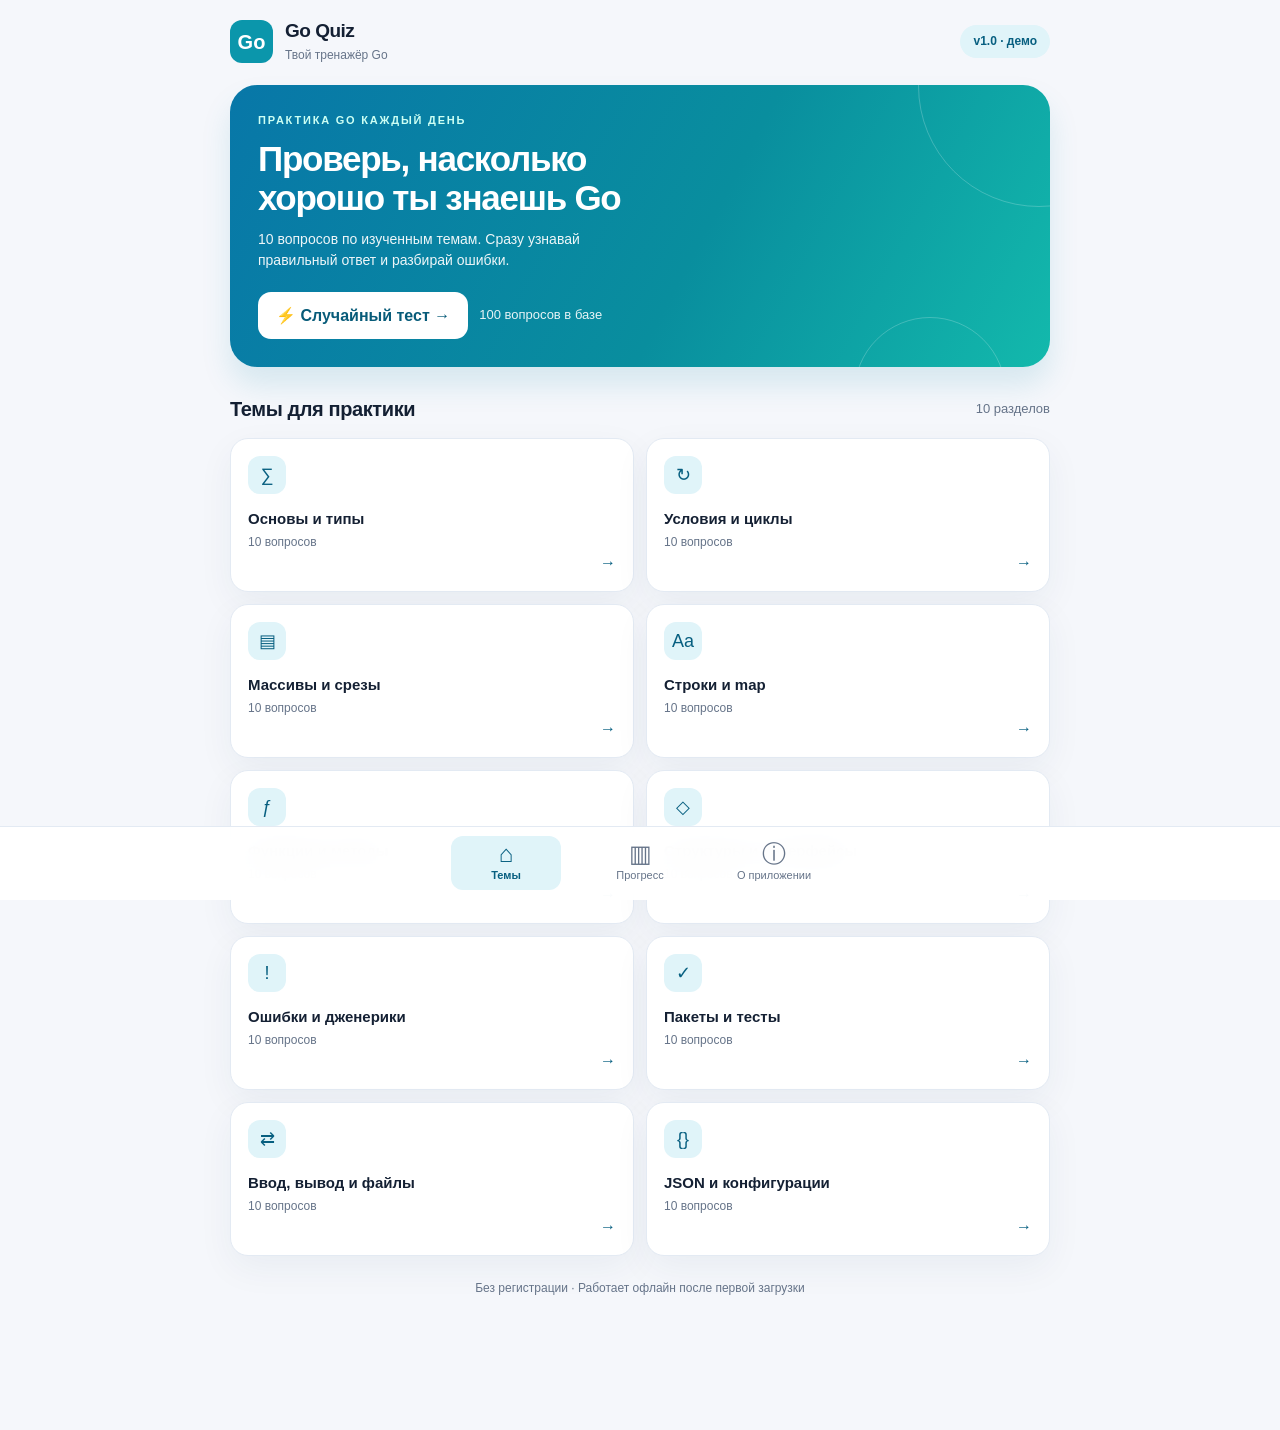
==== preview.html @ a68bf825 "Publish Go Quiz v1.0 PWA with 100 Go questions and offline support" ====
<!doctype html>
<html lang="ru">
<head>
  <meta charset="utf-8">
  <meta name="viewport" content="width=device-width, initial-scale=1, viewport-fit=cover">
  <meta name="theme-color" content="#f5f7fb" media="(prefers-color-scheme: light)">
  <meta name="theme-color" content="#0d1420" media="(prefers-color-scheme: dark)">
  <meta name="apple-mobile-web-app-capable" content="yes">
  <meta name="apple-mobile-web-app-status-bar-style" content="default">
  <meta name="apple-mobile-web-app-title" content="Go Quiz">
  <meta name="description" content="Тренажёр Go: теория и разбор кода по пройденным темам.">
  
  
  
  <style>:root{font-family:-apple-system,BlinkMacSystemFont,"Segoe UI",Arial,sans-serif;color-scheme:light;--bg:#f5f7fb;--surface:#fff;--muted-bg:#eef3fa;--ink:#142033;--muted:#667489;--line:#e3eaf3;--accent:#087eae;--accent-soft:#e0f4f9;--accent-text:#075f80;--green:#19794c;--green-bg:#e5f7ed;--red:#bc3e46;--red-bg:#fdebed;--shadow:0 12px 36px rgba(23,48,90,.055)}
@media(prefers-color-scheme:dark){:root{color-scheme:dark;--bg:#0d1420;--surface:#162234;--muted-bg:#202d42;--ink:#edf4fb;--muted:#9badc1;--line:#2d3c53;--accent:#57d0e9;--accent-soft:#173d4d;--accent-text:#86e4f5;--green:#76e0a7;--green-bg:#173f34;--red:#ff9ca0;--red-bg:#49272f;--shadow:0 10px 40px rgba(0,0,0,.14)}}
*{box-sizing:border-box}html{min-height:100%;background:var(--bg)}body{margin:0;background:var(--bg);color:var(--ink);font-size:16px;line-height:1.45;-webkit-tap-highlight-color:transparent}button{font:inherit;cursor:pointer}button:focus-visible,[tabindex]:focus-visible{outline:3px solid var(--accent);outline-offset:3px}.shell{max-width:860px;margin:0 auto;min-height:100dvh;padding:0 20px 120px}.topbar{display:flex;justify-content:space-between;align-items:center;padding:calc(20px + env(safe-area-inset-top)) 0 22px;gap:10px}.brand{display:flex;align-items:center;gap:12px;cursor:pointer;user-select:none}.brand img{border-radius:12px;box-shadow:0 3px 12px #007caf33}.brand span{display:flex;flex-direction:column;line-height:1.2;gap:5px}.brand strong{font-size:19px;font-weight:800;letter-spacing:-.5px}.brand small{font-size:12px;color:var(--muted)}.top-chip{color:var(--accent-text);background:var(--accent-soft);border:1px solid transparent;border-radius:999px;padding:7px 12px;font-size:12px;font-weight:750;white-space:nowrap}.main{min-height:65vh}.eyebrow{font-size:11px;letter-spacing:1.8px;text-transform:uppercase;font-weight:800;color:var(--accent-text);margin:0 0 10px}.hero{background:linear-gradient(118deg,#0877a8 0%,#098e9e 57%,#13b9ac 100%);color:#fff;border-radius:27px;padding:28px;position:relative;overflow:hidden;box-shadow:0 18px 30px rgba(0,133,160,.13)}.hero:before,.hero:after{content:"";position:absolute;border:1px solid #ffffff36;border-radius:50%;pointer-events:none}.hero:before{width:240px;height:240px;right:-110px;top:-120px}.hero:after{width:150px;height:150px;right:44px;bottom:-102px}.hero .eyebrow{color:#ccfff4}.hero h1{font-size:clamp(25px,5vw,35px);line-height:1.12;letter-spacing:-1.25px;margin:0 0 12px;max-width:460px}.hero p{margin:0 0 22px;opacity:.93;max-width:400px;font-size:14px}.hero-bottom{display:flex;align-items:center;gap:11px;flex-wrap:wrap}.hero-num{font-size:13px;opacity:.9}.section-title{margin:28px 0 14px;display:flex;align-items:center;justify-content:space-between;gap:8px}.section-title h2{margin:0;font-size:20px;letter-spacing:-.4px}.section-title span{font-size:13px;color:var(--muted)}.topics{display:grid;grid-template-columns:repeat(2,minmax(0,1fr));gap:12px}.topic-card{background:var(--surface);border:1px solid var(--line);border-radius:18px;padding:17px;display:flex;flex-direction:column;align-items:flex-start;text-align:left;min-height:150px;box-shadow:var(--shadow);transition:transform .15s,border-color .15s;color:var(--ink)}.topic-card:hover{transform:translateY(-2px);border-color:var(--accent)}.topic-card .topic-icon{width:38px;height:38px;background:var(--accent-soft);border-radius:12px;display:grid;place-items:center;color:var(--accent-text);font-size:18px;margin-bottom:15px}.topic-card .topic-title{font-size:15px;font-weight:780;line-height:1.3}.topic-card .topic-count{font-size:12px;color:var(--muted);margin-top:5px}.topic-card .topic-arrow{margin-top:auto;align-self:flex-end;color:var(--accent-text);font-weight:700}.btn{border:0;border-radius:13px;padding:12px 18px;font-weight:750;min-height:47px;display:inline-flex;justify-content:center;align-items:center;gap:9px;text-decoration:none}.btn-primary{color:#fff;background:#087da9}.btn-primary:hover{background:#00678e}.btn-hero{color:#075b79;background:#fff}.btn-hero:hover{background:#e5fcff}.btn-outline{background:var(--surface);color:var(--ink);border:1px solid var(--line)}.btn-outline:hover{border-color:var(--accent)}.btn-full{width:100%}.btn:disabled{opacity:.45;cursor:not-allowed}.muted{color:var(--muted)}.card{background:var(--surface);border:1px solid var(--line);border-radius:19px;padding:22px;box-shadow:var(--shadow)}.note{background:var(--muted-bg);border-radius:14px;padding:15px 16px;color:var(--muted);font-size:13px}.note strong{color:var(--ink)}.stack{display:grid;gap:12px}.quiz-top{display:flex;justify-content:space-between;align-items:center;gap:8px;margin:6px 0 16px}.back-btn{border:0;background:transparent;color:var(--muted);padding:9px 0;font-weight:700}.progress{display:flex;gap:5px;margin-bottom:22px}.progress-part{height:6px;border-radius:5px;background:var(--line);flex:1}.progress-part.done{background:var(--accent)}.progress-part.good{background:var(--green)}.progress-part.bad{background:var(--red)}.question-meta{display:flex;gap:8px;flex-wrap:wrap;align-items:center;margin-bottom:14px}.pill{font-size:12px;font-weight:700;color:var(--accent-text);background:var(--accent-soft);padding:6px 10px;border-radius:999px}.question-title{font-size:clamp(20px,4vw,26px);line-height:1.32;letter-spacing:-.5px;margin:0 0 18px;font-weight:800;white-space:pre-wrap}pre{background:#0d1d31;color:#e6f9ff;border-radius:15px;padding:19px;font-size:13px;line-height:1.6;overflow-x:auto;margin:0 0 22px;tab-size:4;-webkit-overflow-scrolling:touch}pre code{font-family:ui-monospace,SFMono-Regular,Menlo,Consolas,monospace;white-space:pre}.answers{display:grid;gap:10px}.answer{color:var(--ink);background:var(--surface);border:1.5px solid var(--line);border-radius:14px;text-align:left;min-height:60px;padding:12px 14px;display:flex;align-items:center;gap:12px;line-height:1.35}.answer .letter{display:grid;place-items:center;width:30px;height:30px;flex-shrink:0;border-radius:9px;background:var(--muted-bg);font-size:12px;font-weight:800;color:var(--muted)}.answer:not(:disabled):hover{border-color:var(--accent);background:var(--accent-soft)}.answer:disabled{cursor:default;opacity:1}.answer.is-right{border-color:var(--green);background:var(--green-bg)}.answer.is-right .letter{color:var(--green);background:transparent}.answer.is-wrong{border-color:var(--red);background:var(--red-bg)}.answer.is-wrong .letter{color:var(--red);background:transparent}.answer .check{margin-left:auto;font-weight:800}.feedback{border-radius:16px;padding:16px 18px;margin-top:19px;background:var(--green-bg);border:1px solid var(--green);font-size:14px}.feedback.wrong{background:var(--red-bg);border-color:var(--red)}.feedback strong{font-size:15px}.feedback p{margin:8px 0 0;line-height:1.55}.quiz-controls{display:flex;justify-content:flex-end;gap:10px;margin-top:20px}.result-hero{text-align:center;padding:28px 18px;background:var(--surface);border:1px solid var(--line);border-radius:22px;box-shadow:var(--shadow)}.score-circle{border:9px solid var(--accent);width:136px;height:136px;display:flex;align-items:center;justify-content:center;flex-direction:column;border-radius:50%;margin:6px auto 20px}.score-circle strong{font-size:36px;line-height:1}.score-circle small{color:var(--muted);margin-top:6px}.result-hero h1{margin:0 0 7px;font-size:25px}.result-hero p{margin:0 0 20px;color:var(--muted);font-size:14px}.result-actions{display:flex;gap:10px;justify-content:center;flex-wrap:wrap}.review-item{background:var(--surface);border:1px solid var(--line);border-radius:16px;padding:16px}.review-item .review-q{font-weight:800;margin:8px 0}.review-item .review-code{font-size:12px;margin:10px 0}.review-item .review-answer{font-size:13px;color:var(--red);margin-top:10px}.review-item .review-right{color:var(--green)}.review-item p:last-child{font-size:13px;margin-bottom:0;color:var(--muted)}.stat-grid{display:grid;grid-template-columns:repeat(3,1fr);gap:10px}.stat{padding:17px 12px;text-align:center;border-radius:15px;background:var(--surface);border:1px solid var(--line)}.stat strong{font-size:25px;display:block}.stat span{font-size:11px;color:var(--muted)}.history-row{display:flex;align-items:center;justify-content:space-between;gap:12px;padding:13px 0;border-bottom:1px solid var(--line)}.history-row:last-child{border-bottom:0}.history-row b{font-size:14px}.history-row small{display:block;color:var(--muted);margin-top:3px}.bar{height:7px;border-radius:8px;background:var(--muted-bg);overflow:hidden;margin-top:9px}.bar>div{height:100%;background:var(--accent);border-radius:8px}.topic-progress{margin-bottom:18px}.topic-progress:last-child{margin-bottom:0}.topic-progress-header{display:flex;justify-content:space-between;font-size:13px;gap:10px}.topic-progress-header span{color:var(--muted)}.about-list{padding-left:21px;color:var(--muted);font-size:14px;line-height:1.8}.about-list li{margin-bottom:6px}.bottom-nav{position:fixed;z-index:5;bottom:0;left:0;right:0;display:flex;justify-content:center;gap:min(2vw,24px);padding:9px max(16px,env(safe-area-inset-right)) calc(10px + env(safe-area-inset-bottom)) max(16px,env(safe-area-inset-left));background:color-mix(in srgb,var(--surface) 94%,transparent);backdrop-filter:blur(18px);border-top:1px solid var(--line)}.nav-btn{border:0;background:transparent;color:var(--muted);display:flex;align-items:center;flex-direction:column;gap:2px;width:110px;padding:6px 12px;border-radius:12px}.nav-btn span{font-size:24px;line-height:1}.nav-btn small{font-size:11px}.nav-btn.active{color:var(--accent-text);background:var(--accent-soft);font-weight:800}.bottom-nav.is-hidden{display:none}.toast{position:fixed;left:50%;bottom:calc(88px + env(safe-area-inset-bottom));transform:translate(-50%,20px);opacity:0;pointer-events:none;background:var(--ink);color:var(--surface);padding:12px 19px;border-radius:12px;font-size:13px;transition:opacity .2s,transform .2s;z-index:10;max-width:92vw;text-align:center}.toast.visible{opacity:1;transform:translate(-50%,0)}.loading{min-height:50vh;display:flex;align-items:center;justify-content:center;flex-direction:column;gap:20px;color:var(--muted)}.loader{width:34px;height:34px;border:4px solid var(--line);border-top-color:var(--accent);border-radius:50%;animation:spin 1s linear infinite}@keyframes spin{to{transform:rotate(360deg)}}.empty{padding:42px 18px;text-align:center}.empty h2{margin:8px 0}.empty p{color:var(--muted);font-size:14px}.foot-note{margin-top:24px;font-size:12px;color:var(--muted);text-align:center}.subheading{font-weight:800;margin:0 0 8px}.resume{display:flex;gap:12px;align-items:center;justify-content:space-between;background:var(--accent-soft);color:var(--ink);border:1px solid var(--accent);border-radius:16px;padding:16px;margin-bottom:17px}.resume small{display:block;color:var(--muted);margin-top:3px}.resume button{white-space:nowrap}@media(max-width:490px){.shell{padding-left:15px;padding-right:15px}.topbar{padding-bottom:19px}.topics{gap:9px}.topic-card{padding:14px;min-height:148px}.topic-card .topic-title{font-size:14px}.hero{padding:24px 21px}.card{padding:17px}.question-title{font-size:21px}.quiz-controls .btn{flex:1}.stat-grid{gap:7px}.stat{padding:16px 6px}.stat strong{font-size:22px}.top-chip{font-size:11px}.resume{flex-wrap:wrap}}@media(prefers-reduced-motion:reduce){*,*:before,*:after{animation-duration:.01ms!important;transition-duration:.01ms!important} }

.code-caption{color:var(--muted);font-size:11px;margin:-13px 0 17px}
</style>
  <title>Go Quiz — тренажёр языка Go</title>
  <script id="embedded-questions" type="application/json">{"version": 1, "source": "Курс Go: выполнены задачи 1–270. Темы блока 271–275 исключены.", "topics": [{"id": "basics", "name": "Основы и типы", "icon": "∑"}, {"id": "control", "name": "Условия и циклы", "icon": "↻"}, {"id": "slices", "name": "Массивы и срезы", "icon": "▤"}, {"id": "strings", "name": "Строки и map", "icon": "Aa"}, {"id": "functions", "name": "Функции и методы", "icon": "ƒ"}, {"id": "structs", "name": "Структуры и интерфейсы", "icon": "◇"}, {"id": "errors", "name": "Ошибки и дженерики", "icon": "!"}, {"id": "testing", "name": "Пакеты и тесты", "icon": "✓"}, {"id": "io", "name": "Ввод, вывод и файлы", "icon": "⇄"}, {"id": "json", "name": "JSON и конфигурации", "icon": "{}"}], "questions": [{"id": "basics-01", "topic": "basics", "kind": "theory", "question": "Какое нулевое значение получает переменная типа bool?", "code": null, "options": ["false", "true", "nil", "0"], "answer": 0, "explanation": "Для bool нулевое значение — false; для числовых типов — 0, для строк — пустая строка."}, {"id": "basics-02", "topic": "basics", "kind": "theory", "question": "Где разрешена короткая форма объявления x := 5?", "code": null, "options": ["В любом месте файла", "Только внутри функций", "Только на уровне пакета", "Только внутри цикла for"], "answer": 1, "explanation": "Короткое объявление := разрешено внутри функций. На уровне пакета используют var или const."}, {"id": "basics-03", "topic": "basics", "kind": "theory", "question": "Как в Go присвоить переменной типа float64 значение переменной int?", "code": null, "options": ["Автоматически, без преобразования", "Через float64(x)", "Через x.float64()", "Через приведение &x"], "answer": 1, "explanation": "Go не выполняет такое числовое преобразование неявно: требуется явное float64(x)."}, {"id": "basics-04", "topic": "basics", "kind": "theory", "question": "Что верно о константе, объявленной через const?", "code": null, "options": ["Её можно изменить после объявления", "Её значение нельзя переприсвоить", "Она всегда имеет тип string", "Она существует только в цикле"], "answer": 1, "explanation": "Значение константы устанавливается при компиляции и не может быть изменено присваиванием."}, {"id": "basics-05", "topic": "basics", "kind": "theory", "question": "Какая пара типов в Go является различной?", "code": null, "options": ["int и int", "string и string", "byte и uint8", "int и int64"], "answer": 3, "explanation": "int и int64 — разные типы. byte — псевдоним uint8, поэтому отдельного типа byte нет."}, {"id": "basics-06", "topic": "basics", "kind": "code", "question": "Что напечатает фрагмент?", "code": "var count int\nfmt.Println(count)", "options": ["0", "1", "nil", "Ошибка компиляции"], "answer": 0, "explanation": "Для переменной int без явного начального значения используется 0."}, {"id": "basics-07", "topic": "basics", "kind": "code", "question": "Что выведет этот код?", "code": "a := 7\nb := 2\nfmt.Println(a / b)", "options": ["3", "3.5", "4", "Ошибка компиляции"], "answer": 0, "explanation": "Оба операнда имеют целочисленный тип: при делении 7 на 2 дробная часть отбрасывается."}, {"id": "basics-08", "topic": "basics", "kind": "code", "question": "Что напечатает программа?", "code": "x := 5\nif true {\n    x := 9\n    _ = x\n}\nfmt.Println(x)", "options": ["5", "9", "0", "Ошибка компиляции"], "answer": 0, "explanation": "x внутри блока if — новая переменная. Внешняя x остаётся равной 5."}, {"id": "basics-09", "topic": "basics", "kind": "code", "question": "Чему равно значение переменной s?", "code": "var s string\nfmt.Printf(\"%q\", s)", "options": ["\"0\"", "\" \"", "\"\"", "nil"], "answer": 2, "explanation": "Нулевое значение string — пустая строка, а не nil и не строка с символом 0."}, {"id": "basics-10", "topic": "basics", "kind": "code", "question": "Какой результат будет выведен?", "code": "a := 5\na += 3\nb := a - 5\nfmt.Println(a, b)", "options": ["8 3", "8 2", "5 3", "Ошибка компиляции"], "answer": 0, "explanation": "Операция += увеличивает a до 8, затем b получает a - 5, то есть 3."}, {"id": "control-01", "topic": "control", "kind": "theory", "question": "Как ведёт себя оператор continue внутри цикла?", "code": null, "options": ["Завершает всю функцию", "Пропускает остаток текущей итерации", "Полностью завершает цикл", "Запускает цикл заново с i=0"], "answer": 1, "explanation": "continue переходит к следующей итерации ближайшего цикла, не завершая весь цикл."}, {"id": "control-02", "topic": "control", "kind": "theory", "question": "Что делает break без метки внутри цикла for?", "code": null, "options": ["Прерывает ближайший цикл", "Пропускает одну итерацию", "Завершает программу", "Возвращает значение функции"], "answer": 0, "explanation": "break прерывает выполнение ближайшей конструкции for, switch или select; здесь это цикл for."}, {"id": "control-03", "topic": "control", "kind": "theory", "question": "Какие значения по умолчанию возвращает range по срезу?", "code": null, "options": ["Ключ и значение map", "Индекс и элемент", "Срез и вместимость", "Первый и последний элементы"], "answer": 1, "explanation": "При двух переменных range по срезу даёт индекс элемента и значение элемента."}, {"id": "control-04", "topic": "control", "kind": "theory", "question": "Как ведёт себя switch в Go после выполнения подходящего case без fallthrough?", "code": null, "options": ["Выполняет все следующие case", "Завершается после данного case", "Всегда переходит в default", "Нуждается в обязательном break"], "answer": 1, "explanation": "В Go обычный case не проваливается в следующий case автоматически. Явный break обычно не нужен."}, {"id": "control-05", "topic": "control", "kind": "theory", "question": "Какая конструкция служит циклом while в Go?", "code": null, "options": ["while condition {}", "repeat until {}", "for condition {}", "loop(condition) {}"], "answer": 2, "explanation": "Отдельного ключевого слова while нет. Для цикла с одним условием используют for condition { ... }."}, {"id": "control-06", "topic": "control", "kind": "code", "question": "Что будет выведено?", "code": "sum := 0\nfor i := 0; i < 5; i++ {\n    if i%2 == 0 { sum += i }\n}\nfmt.Println(sum)", "options": ["4", "6", "10", "12"], "answer": 1, "explanation": "В сумму попадают чётные значения i: 0, 2 и 4. Результат равен 6."}, {"id": "control-07", "topic": "control", "kind": "code", "question": "Что напечатает программа?", "code": "count := 0\nfor i := 0; i < 6; i++ {\n    if i == 3 { break }\n    count++\n}\nfmt.Println(count)", "options": ["2", "3", "4", "5"], "answer": 1, "explanation": "Цикл выполняется с i=0,1,2,3. На i=3 срабатывает break, поэтому count равен 3."}, {"id": "control-08", "topic": "control", "kind": "code", "question": "Что напечатает этот код?", "code": "for i := 0; i < 3; i++ {\n    if i == 1 { continue }\n    fmt.Print(i, \" \")\n}", "options": ["0 1 2", "1 2 3", "0 2", "1 3"], "answer": 2, "explanation": "continue пропускает вывод при i==1, остальные значения 0 и 2 выводятся."}, {"id": "control-09", "topic": "control", "kind": "code", "question": "Что будет выведено?", "code": "x := 2\nswitch x {\ncase 1: fmt.Print(\"one\")\ncase 2: fmt.Print(\"two\")\ndefault: fmt.Print(\"other\")\n}", "options": ["one", "two", "other", "oneother"], "answer": 1, "explanation": "Значение x равно 2, поэтому выполняется ветка case 2. Следующие ветки автоматически не выполняются."}, {"id": "control-10", "topic": "control", "kind": "code", "question": "Каков результат?", "code": "values := []int{3, 4, 5}\ncount := 0\nfor _, n := range values {\n    if n > 3 { count++ }\n}\nfmt.Println(count)", "options": ["2", "3", "4", "6"], "answer": 0, "explanation": "range проходит по элементам 3, 4, 5; условие n>3 истинно для 4 и 5 — два раза."}, {"id": "slices-01", "topic": "slices", "kind": "theory", "question": "Чем принципиально отличается присваивание массива от присваивания среза?", "code": null, "options": ["Оба всегда копируют все элементы", "Массив копирует элементы, срез — дескриптор", "Срез копирует элементы, массив — указатель", "Оба присваивания запрещены"], "answer": 1, "explanation": "Присваивание массива копирует значения элементов; присваивание среза копирует его дескриптор, сохраняя доступ к общему базовому массиву."}, {"id": "slices-02", "topic": "slices", "kind": "theory", "question": "Что означает cap(s) для среза?", "code": null, "options": ["Число элементов, доступных по текущим индексам", "Размер типа элемента в байтах", "Доступную вместимость от начала среза в базовом массиве", "Количество ненулевых элементов"], "answer": 2, "explanation": "cap показывает, сколько элементов может охватывать срез при расширении от его начала без смены базового массива."}, {"id": "slices-03", "topic": "slices", "kind": "theory", "question": "Как соотносятся nil-срез и пустой срез []int{}?", "code": null, "options": ["Оба обязательно nil", "Оба имеют len=0, но nil-состояние различается", "Пустой срез имеет len=1", "nil-срез нельзя передавать в append"], "answer": 1, "explanation": "У обоих длина 0, но сравнение с nil истинно лишь для nil-среза; append допустим в обоих случаях."}, {"id": "slices-04", "topic": "slices", "kind": "theory", "question": "Сколько элементов копирует copy(dst, src)?", "code": null, "options": ["Всегда len(src)", "Всегда cap(dst)", "Минимум из len(dst) и len(src)", "Всегда len(dst)+len(src)"], "answer": 2, "explanation": "copy возвращает число скопированных элементов, равное минимуму из длин исходного и целевого срезов."}, {"id": "slices-05", "topic": "slices", "kind": "theory", "question": "Когда append обязательно выделяет другой базовый массив?", "code": null, "options": ["Всегда", "Если новой длине не хватает текущей вместимости", "Если элемент равен нулю", "Если срез получен через make"], "answer": 1, "explanation": "Если новая длина превышает cap исходного среза, расширение в том же базовом массиве невозможно."}, {"id": "slices-06", "topic": "slices", "kind": "code", "question": "Что выведет код?", "code": "a := [3]int{1, 2, 3}\nb := a\nb[0] = 9\nfmt.Println(a[0])", "options": ["1", "9", "0", "Ошибка компиляции"], "answer": 0, "explanation": "Массив b — отдельная копия массива a. Изменение b[0] не затрагивает a[0]."}, {"id": "slices-07", "topic": "slices", "kind": "code", "question": "Что напечатает программа?", "code": "a := []int{1, 2, 3}\nb := a[1:]\nb[0] = 8\nfmt.Println(a[1])", "options": ["2", "8", "3", "Ошибка выполнения"], "answer": 1, "explanation": "b[0] соответствует a[1] в том же базовом массиве. После присваивания a[1] становится 8."}, {"id": "slices-08", "topic": "slices", "kind": "code", "question": "Чему равны len и cap?", "code": "s := make([]int, 2, 5)\ns = append(s, 7)\nfmt.Println(len(s), cap(s))", "options": ["2 5", "3 3", "3 5", "5 5"], "answer": 2, "explanation": "После append длина увеличивается с 2 до 3, а исходной вместимости 5 хватает."}, {"id": "slices-09", "topic": "slices", "kind": "code", "question": "Что будет выведено?", "code": "src := []int{4, 5, 6}\ndst := make([]int, 2)\nn := copy(dst, src)\nfmt.Println(n, dst)", "options": ["2 [4 5]", "3 [4 5 6]", "2 [4 5 6]", "3 [4 5]"], "answer": 0, "explanation": "В целевом срезе два элемента, поэтому copy переносит только 4 и 5 и возвращает 2."}, {"id": "slices-10", "topic": "slices", "kind": "code", "question": "Что выведет программа?", "code": "s := []int{1, 2, 3, 4}\nresult := s[:0]\nfor _, n := range s {\n    if n%2 == 0 { result = append(result, n) }\n}\nfmt.Println(result)", "options": ["[1 3]", "[]", "[2 4]", "[1 2 3 4]"], "answer": 2, "explanation": "s[:0] создаёт срез нулевой длины, и append добавляет в него только чётные значения 2 и 4."}, {"id": "strings-01", "topic": "strings", "kind": "theory", "question": "Какой факт о строках Go верен?", "code": null, "options": ["Можно изменить s[0] присваиванием", "Строки неизменяемы", "len считает количество rune", "Строка всегда содержит только ASCII"], "answer": 1, "explanation": "Строка в Go неизменяема: её байты нельзя менять через индексное присваивание."}, {"id": "strings-02", "topic": "strings", "kind": "theory", "question": "Что считает len(s) для строки s?", "code": null, "options": ["Количество символов Unicode", "Количество слов", "Количество байтов", "Количество строк"], "answer": 2, "explanation": "len(string) возвращает количество байтов в UTF-8-представлении, а не число Unicode-символов."}, {"id": "strings-03", "topic": "strings", "kind": "theory", "question": "Что возвращает чтение отсутствующего ключа map[string]int в форме v, ok := m[key]?", "code": null, "options": ["Панику", "0 и false", "nil и true", "1 и false"], "answer": 1, "explanation": "При отсутствии ключа возвращаются нулевое значение типа элемента (0) и признак отсутствия false."}, {"id": "strings-04", "topic": "strings", "kind": "theory", "question": "Какое утверждение о порядке обхода map через range верно?", "code": null, "options": ["Всегда сортировка ключей", "Всегда порядок вставки", "Порядок не гарантируется", "Всегда обратный порядок"], "answer": 2, "explanation": "Спецификация не гарантирует порядок итерации по map. Если нужна сортировка, ключи упорядочивают отдельно."}, {"id": "strings-05", "topic": "strings", "kind": "theory", "question": "Что делает strings.Fields?", "code": null, "options": ["Делит только по одному пробелу", "Удаляет все гласные", "Разбивает текст на поля по пробельным символам", "Разбивает по запятым"], "answer": 2, "explanation": "Fields выделяет непустые слова, используя последовательности пробельных символов как разделители."}, {"id": "strings-06", "topic": "strings", "kind": "code", "question": "Что будет выведено?", "code": "fmt.Println(len(\"я\"))", "options": ["1", "2", "3", "4"], "answer": 1, "explanation": "Русская буква «я» кодируется двумя байтами UTF-8, поэтому len(\"я\") равен 2."}, {"id": "strings-07", "topic": "strings", "kind": "code", "question": "Каков результат?", "code": "scores := map[string]int{\"Go\": 10}\nv, ok := scores[\"Python\"]\nfmt.Println(v, ok)", "options": ["0 true", "nil false", "0 false", "Ошибка выполнения"], "answer": 2, "explanation": "Ключа Python нет, поэтому значение типа int равно 0, а ok — false."}, {"id": "strings-08", "topic": "strings", "kind": "code", "question": "Что выведет программа?", "code": "parts := strings.Fields(\"  go   is fun  \")\nfmt.Println(len(parts))", "options": ["2", "3", "4", "5"], "answer": 1, "explanation": "Fields вернёт три строки: go, is, fun. Лишние пробелы не превращаются в элементы."}, {"id": "strings-09", "topic": "strings", "kind": "code", "question": "Какое значение будет выведено?", "code": "count := 0\nfor range \"Go✓\" { count++ }\nfmt.Println(count)", "options": ["1", "2", "3", "4"], "answer": 2, "explanation": "range проходит по Unicode-кодовым точкам: G, o и ✓ — всего три итерации."}, {"id": "strings-10", "topic": "strings", "kind": "code", "question": "Что напечатает программа?", "code": "s := []string{\"a\", \"b\", \"c\"}\nfmt.Println(strings.Join(s, \"-\"))", "options": ["a-b-c", "abc", "a b c", "[a b c]"], "answer": 0, "explanation": "strings.Join вставляет разделитель «-» между тремя элементами среза."}, {"id": "functions-01", "topic": "functions", "kind": "theory", "question": "Что происходит с аргументом типа int при обычной передаче в функцию?", "code": null, "options": ["Передаётся копия значения", "Всегда передаётся ссылка", "Функция автоматически меняет исходную переменную", "Компилятор запрещает изменения параметра"], "answer": 0, "explanation": "Параметр типа int получает копию значения аргумента. Изменение параметра не изменяет исходную переменную."}, {"id": "functions-02", "topic": "functions", "kind": "theory", "question": "Можно ли функции Go вернуть два результата?", "code": null, "options": ["Нет", "Да, указав несколько возвращаемых типов", "Только через map", "Только через глобальные переменные"], "answer": 1, "explanation": "Функции Go могут возвращать несколько значений, например результат и error."}, {"id": "functions-03", "topic": "functions", "kind": "theory", "question": "Что означает параметр nums ...int?", "code": null, "options": ["Нельзя передавать больше одного int", "Функция принимает переменное число int", "Это указатель на int", "Это обязательный массив фиксированной длины"], "answer": 1, "explanation": "Синтаксис ...int означает вариадический параметр: внутри функции nums доступен как []int."}, {"id": "functions-04", "topic": "functions", "kind": "theory", "question": "Что отличает метод от обычной функции?", "code": null, "options": ["Метод обязательно возвращает error", "У метода есть receiver (получатель)", "Метод нельзя вызывать", "Метод всегда изменяет структуру"], "answer": 1, "explanation": "Метод объявляется с получателем перед именем: func (u User) Name() string { ... }."}, {"id": "functions-05", "topic": "functions", "kind": "theory", "question": "Что верно о рекурсивной функции?", "code": null, "options": ["Она вызывает саму себя", "Она не может иметь параметров", "Она всегда выполняется бесконечно", "Она доступна только внутри метода"], "answer": 0, "explanation": "Рекурсия — вызов функции из самой себя. Для остановки нужен базовый случай."}, {"id": "functions-06", "topic": "functions", "kind": "code", "question": "Что выведет программа?", "code": "func update(n int) int { return n + 3 }\n\nfunc main() {\n    x := 4\n    y := update(x)\n    fmt.Println(x, y)\n}", "options": ["7 7", "4 7", "4 4", "7 4"], "answer": 1, "explanation": "update получает копию int. Исходная x остаётся 4, а возвращаемое значение равно 7."}, {"id": "functions-07", "topic": "functions", "kind": "code", "question": "Какой результат?", "code": "func total(nums ...int) (int, int) {\n    sum := 0\n    for _, n := range nums { sum += n }\n    return len(nums), sum\n}\nfmt.Println(total(1, 2, 3))", "options": ["3 6", "6 3", "6 6", "3 3"], "answer": 0, "explanation": "Функция возвращает сумму 1+2+3=6 и количество аргументов 3. Сначала выводится длина, затем сумма."}, {"id": "functions-08", "topic": "functions", "kind": "code", "question": "Что выведет программа?", "code": "func calc(n int) int {\n    n *= 2\n    return n - 1\n}\nfmt.Println(calc(2))", "options": ["2", "3", "4", "Ошибка компиляции"], "answer": 1, "explanation": "В функцию передано значение 2; после умножения на 2 получаем 4, но функция возвращает n-1, то есть 3."}, {"id": "functions-09", "topic": "functions", "kind": "code", "question": "Что будет выведено?", "code": "type Counter struct { N int }\nfunc (c Counter) Add() { c.N += 3 }\n\nc := Counter{N: 5}\nc.Add()\nfmt.Println(c.N)", "options": ["8", "5", "0", "Ошибка компиляции"], "answer": 1, "explanation": "Получатель метода — значение Counter, то есть копия. Внутри метода меняется копия, исходное поле остаётся 5."}, {"id": "functions-10", "topic": "functions", "kind": "code", "question": "Какой результат?", "code": "type Counter struct { N int }\nfunc (c *Counter) Add() { c.N += 3 }\n\nc := Counter{N: 5}\nc.Add()\nfmt.Println(c.N)", "options": ["2", "3", "5", "8"], "answer": 3, "explanation": "Приёмник *Counter позволяет менять исходную структуру. К 5 прибавляется 3, получается 8."}, {"id": "structs-01", "topic": "structs", "kind": "theory", "question": "Как пакет делает поле структуры доступным из другого пакета?", "code": null, "options": ["Имя поля начинается с заглавной буквы", "Поле объявлено через var", "Имя поля начинается с подчёркивания", "Поле имеет тип string"], "answer": 0, "explanation": "Экспортируемые идентификаторы в Go начинаются с заглавной буквы, например Name."}, {"id": "structs-02", "topic": "structs", "kind": "theory", "question": "Как тип реализует интерфейс в Go?", "code": null, "options": ["Пишет implements", "Неявно, предоставляя требуемый набор методов", "Только через наследование", "Только через type assertion"], "answer": 1, "explanation": "Реализация интерфейса не объявляется отдельно: важно соответствие набору методов."}, {"id": "structs-03", "topic": "structs", "kind": "theory", "question": "Какое условие необходимо, чтобы интерфейсное значение равнялось nil?", "code": null, "options": ["Его динамическое значение равно 0", "Его динамический тип и значение оба отсутствуют", "В нём лежит nil-указатель", "Его методы не экспортированы"], "answer": 1, "explanation": "Интерфейс равен nil, когда в нём нет ни динамического типа, ни динамического значения."}, {"id": "structs-04", "topic": "structs", "kind": "theory", "question": "Что делает запись v, ok := x.(T) для интерфейса x?", "code": null, "options": ["Задаёт значение по умолчанию", "Проверяет утверждение типа без паники при неуспехе", "Создаёт тип T", "Вызывает метод T"], "answer": 1, "explanation": "Двухзначная форма утверждения типа сообщает признаком ok, удалось ли получить T, без паники при неудаче."}, {"id": "structs-05", "topic": "structs", "kind": "theory", "question": "Если метод определён только для получателя *User, что верно про набор методов?", "code": null, "options": ["Метод точно входит в методный набор User", "Метод входит в методный набор *User", "Метод не может участвовать в интерфейсах", "Получатель *User запрещён"], "answer": 1, "explanation": "Методы с получателем *User входят в методный набор *User; одного такого метода недостаточно, чтобы значение User реализовало интерфейс."}, {"id": "structs-06", "topic": "structs", "kind": "code", "question": "Что выведет фрагмент?", "code": "type Person struct { Name string }\np := Person{Name: \"Ada\"}\nfmt.Println(p.Name)", "options": ["Ada", "Go", "Пустую строку", "Ошибка компиляции"], "answer": 0, "explanation": "В поле Name записано Ada; обращение через p.Name возвращает это значение."}, {"id": "structs-07", "topic": "structs", "kind": "code", "question": "Что выведет программа?", "code": "type Speaker interface { Say() string }\ntype Greeter struct{}\nfunc (Greeter) Say() string { return \"Hi, Go\" }\n\nvar s Speaker = Greeter{}\nfmt.Println(s.Say())", "options": ["Hi, Go", "Go", "Hi", "Ошибка компиляции"], "answer": 0, "explanation": "Тип Greeter имеет метод Say() string и поэтому неявно реализует интерфейс Speaker."}, {"id": "structs-08", "topic": "structs", "kind": "code", "question": "Что будет выведено?", "code": "type Item struct{}\nvar p *Item = nil\nvar i interface{} = p\nfmt.Println(i == nil)", "options": ["true", "false", "nil", "Ошибка компиляции"], "answer": 1, "explanation": "Интерфейс содержит динамический тип *Item, даже если динамическое значение — nil-указатель. Поэтому i != nil."}, {"id": "structs-09", "topic": "structs", "kind": "code", "question": "Что выведет код?", "code": "var x interface{} = \"5\"\nv, ok := x.(int)\nfmt.Println(v, ok)", "options": ["5 true", "0 false", "0 true", "Ошибка выполнения"], "answer": 1, "explanation": "Значение интерфейса хранит string, поэтому утверждение типа int не проходит. Двухзначная форма возвращает 0 и false."}, {"id": "structs-10", "topic": "structs", "kind": "code", "question": "Что выведет программа?", "code": "type Point struct { N int }\nfunc (p *Point) Move() { p.N += 2 }\n\np := &Point{N: 5}\np.Move()\nfmt.Println(p.N)", "options": ["5", "7", "0", "Ошибка компиляции"], "answer": 1, "explanation": "Точечное обращение p.N получает поле структуры внутри указателя; метод с указательным получателем меняет поле с 5 на 7."}, {"id": "errors-01", "topic": "errors", "kind": "theory", "question": "Какой тип обычно используют в Go для возвращения информации об ошибке?", "code": null, "options": ["panic", "error", "bool вместо всех ошибок", "exception"], "answer": 1, "explanation": "В Go ошибки обычно возвращаются как значения встроенного интерфейса error."}, {"id": "errors-02", "topic": "errors", "kind": "theory", "question": "Какой спецификатор fmt.Errorf сохраняет обёрнутую ошибку для errors.Is?", "code": null, "options": ["%d", "%s", "%w", "%q"], "answer": 2, "explanation": "Спецификатор %w создаёт ошибку-обёртку с доступом к исходной причине через цепочку unwrap."}, {"id": "errors-03", "topic": "errors", "kind": "theory", "question": "Что проверяет errors.Is(err, target)?", "code": null, "options": ["Совпадает ли текст ошибок", "Соответствует ли ошибка target с учётом цепочки обёрток и Is", "Является ли err nil", "Является ли target строкой"], "answer": 1, "explanation": "errors.Is проверяет совпадение ошибки с целью, проходя цепочку обёрток и учитывая определённое поведение Is."}, {"id": "errors-04", "topic": "errors", "kind": "theory", "question": "Что означает ограничение comparable у параметра типа?", "code": null, "options": ["Поддерживает арифметические операции", "Поддерживает == и != для значений этого типа", "Обязательно реализует String()", "Обязательно является указателем"], "answer": 1, "explanation": "Ограничение comparable позволяет сравнивать значения == и !=; арифметические операторы оно не гарантирует."}, {"id": "errors-05", "topic": "errors", "kind": "theory", "question": "Когда выполняется отложенный вызов defer внутри функции?", "code": null, "options": ["Немедленно при встрече defer", "Перед выходом из окружающей функции", "Только если возникла ошибка", "После завершения всей программы"], "answer": 1, "explanation": "defer регистрирует вызов, который исполняется перед возвратом из окружающей функции, включая путь с паникой."}, {"id": "errors-06", "topic": "errors", "kind": "code", "question": "Что напечатает код?", "code": "err := fmt.Errorf(\"read: %w\", io.EOF)\nfmt.Println(errors.Is(err, io.EOF))", "options": ["true", "false", "Панику", "Ошибка компиляции"], "answer": 0, "explanation": "fmt.Errorf с %w оборачивает io.EOF, поэтому errors.Is находит исходную ошибку в цепочке."}, {"id": "errors-07", "topic": "errors", "kind": "code", "question": "Что будет выведено?", "code": "func show() {\n    fmt.Print(\"1 \")\n    defer fmt.Print(\"2 \")\n    fmt.Print(\"3 \")\n}\nshow()", "options": ["1 2 3", "3 2 1", "1 3 2", "2 3 1"], "answer": 2, "explanation": "Печать 1 происходит сразу, defer печатает 2 при выходе из функции, но перед ним выполняется Print(3)."}, {"id": "errors-08", "topic": "errors", "kind": "code", "question": "Каков результат вызова First?", "code": "func First[T any](s []T) T { return s[0] }\nfmt.Println(First([]int{9, 8}))", "options": ["0", "9", "8", "Ошибка компиляции"], "answer": 1, "explanation": "Функция с параметром типа T возвращает первый элемент переданного среза, то есть 9."}, {"id": "errors-09", "topic": "errors", "kind": "code", "question": "Что напечатает программа?", "code": "var err error\nfmt.Println(err == nil)", "options": ["true", "false", "nil", "Ошибка компиляции"], "answer": 0, "explanation": "Переменная err содержит nil; сравнение err == nil истинно."}, {"id": "errors-10", "topic": "errors", "kind": "code", "question": "Какой результат?", "code": "func Add[T int | int64](a, b T) T { return a + b }\nfmt.Println(Add(1, 3))", "options": ["2", "3", "4", "Ошибка компиляции"], "answer": 2, "explanation": "Тип int подходит под ограничение int | int64. Сложение 1+3 возвращает 4."}, {"id": "testing-01", "topic": "testing", "kind": "theory", "question": "Как в Go называется файл с тестами функций пакета?", "code": null, "options": ["Имя с суффиксом _test.go", "Обязательно test.go", "Имя с суффиксом .spec", "Только main.go"], "answer": 0, "explanation": "Тестовый файл Go имеет суффикс _test.go и содержит тестовые функции."}, {"id": "testing-02", "topic": "testing", "kind": "theory", "question": "Как должна называться стандартная тестовая функция?", "code": null, "options": ["testSomething(t *testing.T)", "TestSomething(t *testing.T)", "CheckSomething(t *testing.T)", "RunSomething()"], "answer": 1, "explanation": "Тестовые функции имеют префикс Test и аргумент *testing.T; имя после Test должно быть допустимым идентификатором."}, {"id": "testing-03", "topic": "testing", "kind": "theory", "question": "Что делает go.mod?", "code": null, "options": ["Хранит результаты тестов", "Определяет модуль и его зависимости", "Всегда содержит исходный код main", "Записывает только переменные окружения"], "answer": 1, "explanation": "go.mod указывает путь модуля, версию языка Go и сведения о зависимостях."}, {"id": "testing-04", "topic": "testing", "kind": "theory", "question": "Чем отличается t.Fatal от t.Error?", "code": null, "options": ["t.Fatal продолжает тест", "t.Error немедленно останавливает тест", "t.Fatal завершает текущий тест, t.Error позволяет продолжить", "Они оба завершают всю программу"], "answer": 2, "explanation": "t.Fatal отмечает ошибку и прекращает выполнение текущего теста; t.Error регистрирует ошибку, но текущий тест продолжается."}, {"id": "testing-05", "topic": "testing", "kind": "theory", "question": "Для чего полезны табличные тесты?", "code": null, "options": ["Чтобы не писать проверки вообще", "Чтобы прогонять одну логику на разных входах и ожиданиях", "Чтобы заменить go.mod", "Чтобы запускать тесты только один раз"], "answer": 1, "explanation": "Табличный тест использует набор кейсов, к каждому из которых применяется одна проверяемая логика."}, {"id": "testing-06", "topic": "testing", "kind": "code", "question": "Что произойдёт, если тест запустить через go test?", "code": "func sum(a, b int) int { return a + b }\nfunc TestSum(t *testing.T) {\n    if sum(2, 3) != 5 { t.Fatal(\"wrong sum\") }\n}", "options": ["Тест пройдёт", "Тест завершится ошибкой из-за условия", "Код не компилируется", "Тест не будет найден"], "answer": 0, "explanation": "sum(2,3) возвращает 5, условие 5 != 5 ложно, поэтому t.Fatal не вызывается."}, {"id": "testing-07", "topic": "testing", "kind": "code", "question": "Какое ожидаемое значение в этом тесте неверно?", "code": "func sum(a,b int) int { return a+b }\ncases := []struct{a,b,want int}{\n    {1,1,2}, {2,3,6}, {0,4,4},\n}\nfor _, tc := range cases {\n    _ = sum(tc.a,tc.b) == tc.want\n}", "options": ["Для (1,1) ожидается 2", "Для (2,3) ожидается 6", "Для (0,4) ожидается 4", "Все значения верны"], "answer": 1, "explanation": "Функция sum складывает аргументы: sum(2,3)=5, а не 6."}, {"id": "testing-08", "topic": "testing", "kind": "code", "question": "Сколько подтестов создаст этот код?", "code": "func TestModes(t *testing.T) {\n    for _, name := range []string{\"fast\", \"safe\", \"full\"} {\n        t.Run(name, func(t *testing.T) {})\n    }\n}", "options": ["1", "2", "3", "4"], "answer": 2, "explanation": "Цикл проходит по трём элементам, и t.Run вызывается ровно три раза."}, {"id": "testing-09", "topic": "testing", "kind": "code", "question": "Что выведет пример вызова?", "code": "func normalize(s string) string { return strings.ToLower(s) }\nfmt.Println(normalize(\"GO\"))", "options": ["Go", "go", "GO", "Ошибка компиляции"], "answer": 1, "explanation": "strings.ToLower переводит латинские буквы в нижний регистр: получается go."}, {"id": "testing-10", "topic": "testing", "kind": "code", "question": "Что верно для этого теста?", "code": "func TestFlag(t *testing.T) {\n    t.Error(\"failed\")\n    fmt.Println(\"after\")\n}", "options": ["Он успешно завершается", "Он отмечается проваленным, но строка after всё равно выполняется", "Он не запускается из-за имени", "Он завершает всё приложение паникой"], "answer": 1, "explanation": "t.Error регистрирует ошибку теста, но не останавливает выполнение: Println(\"after\") будет вызван."}, {"id": "io-01", "topic": "io", "kind": "theory", "question": "Что описывает интерфейс io.Reader?", "code": null, "options": ["Источник, из которого читают байты", "Место, куда записывают байты", "Конструктор файлов", "JSON-документ"], "answer": 0, "explanation": "io.Reader задаёт метод Read(p []byte) (n int, err error): он предоставляет последовательность байтов для чтения."}, {"id": "io-02", "topic": "io", "kind": "theory", "question": "Что делает os.Create при открытии существующего файла?", "code": null, "options": ["Всегда сохраняет прежнее содержимое", "Обрезает содержимое файла до нулевой длины", "Открывает файл только на чтение", "Создаёт только каталог"], "answer": 1, "explanation": "os.Create создаёт или открывает файл для записи и усекает его, если он уже существовал."}, {"id": "io-03", "topic": "io", "kind": "theory", "question": "Что нужно сделать с bufio.Writer, чтобы гарантировать вывод буферизованных данных?", "code": null, "options": ["Вызвать Flush и обработать ошибку", "Вызвать ReadString", "Увеличить буфер", "Ничего — запись всегда немедленная"], "answer": 0, "explanation": "Данные могут оставаться в буфере. Flush пытается отправить накопленные байты в нижележащий Writer."}, {"id": "io-04", "topic": "io", "kind": "theory", "question": "Что по умолчанию выдаёт bufio.Scanner при сканировании текста?", "code": null, "options": ["Отдельные байты", "Строки без символов перевода строки", "Только числа", "Готовые JSON-объекты"], "answer": 1, "explanation": "Scanner по умолчанию использует ScanLines: токены — строки без завершающего перевода строки."}, {"id": "io-05", "topic": "io", "kind": "theory", "question": "Каков порядок аргументов у io.Copy?", "code": null, "options": ["Сначала Reader, затем Writer", "Сначала Writer, затем Reader", "Сначала имя файла, затем путь", "Только один Reader"], "answer": 1, "explanation": "Сигнатура io.Copy(dst Writer, src Reader) начинается с назначения (Writer), затем источника (Reader)."}, {"id": "io-06", "topic": "io", "kind": "code", "question": "Что будет напечатано?", "code": "r := strings.NewReader(\"Go!\")\ndata, _ := io.ReadAll(r)\nfmt.Println(len(data))", "options": ["2", "3", "4", "Ошибка компиляции"], "answer": 1, "explanation": "io.ReadAll читает все три байта строки Go!; длина полученного []byte равна 3."}, {"id": "io-07", "topic": "io", "kind": "code", "question": "Что выведет программа?", "code": "s := bufio.NewScanner(strings.NewReader(\"a\\nb\\nc\"))\nn := 0\nfor s.Scan() { n++ }\nfmt.Println(n)", "options": ["3", "4", "5", "0"], "answer": 0, "explanation": "Scanner по умолчанию разбивает строку на строки: a, b и c — три токена, а не четыре."}, {"id": "io-08", "topic": "io", "kind": "code", "question": "Что будет выведено?", "code": "var b bytes.Buffer\nfmt.Fprintln(&b, \"Go\")\nfmt.Printf(\"%q\", b.String())", "options": ["Go", "\"Go\\n\"", "\\nGo", "Пустая строка"], "answer": 1, "explanation": "fmt.Fprintln дописывает перевод строки после Go, поэтому буфер содержит \"Go\\n\"."}, {"id": "io-09", "topic": "io", "kind": "code", "question": "Каков результат?", "code": "var dst bytes.Buffer\nn, _ := io.Copy(&dst, strings.NewReader(\"abc\"))\nfmt.Println(n)", "options": ["0", "3", "4", "Ошибка компиляции"], "answer": 1, "explanation": "io.Copy переписывает из Reader в Buffer три байта строки abc и возвращает количество 3."}, {"id": "io-10", "topic": "io", "kind": "code", "question": "Что будет содержаться в buf после Flush?", "code": "var buf bytes.Buffer\nw := bufio.NewWriter(&buf)\n_, _ = w.WriteString(\"Go\")\n_ = w.Flush()\nfmt.Printf(\"%q\", buf.String())", "options": ["\"\"", "\"G\"", "\"Go\"", "\"GoGo\""], "answer": 2, "explanation": "Запись в bufio.Writer накапливается в буфере, а Flush передаёт \"Go\" в целевой bytes.Buffer."}, {"id": "json-01", "topic": "json", "kind": "theory", "question": "Какие поля структуры обычно сериализует encoding/json?", "code": null, "options": ["Все поля, включая неэкспортируемые", "Только экспортируемые поля", "Только поля типа string", "Только поля с тегом json"], "answer": 1, "explanation": "encoding/json кодирует экспортируемые поля; неэкспортируемые поля игнорируются, даже если у них есть тег."}, {"id": "json-02", "topic": "json", "kind": "theory", "question": "Какой эффект у Decoder.DisallowUnknownFields() при декодировании JSON-объекта в структуру?", "code": null, "options": ["Игнорирует все неизвестные поля", "Сообщает об ошибке при неизвестном поле", "Удаляет все поля структуры", "Всегда завершает декодирование успешно"], "answer": 1, "explanation": "Для декодирования в структуру DisallowUnknownFields делает неизвестные поля JSON ошибкой."}, {"id": "json-03", "topic": "json", "kind": "theory", "question": "Что верно при json.Unmarshal объекта без одного из полей структуры?", "code": null, "options": ["Отсутствующее поле всегда вызывает ошибку", "Отсутствующее поле сохраняет прежнее значение в целевой структуре", "Поле всегда становится nil независимо от типа", "Происходит паника"], "answer": 1, "explanation": "При декодировании отсутствующие поля не изменяются: если структура заранее инициализирована, значение сохраняется."}, {"id": "json-04", "topic": "json", "kind": "theory", "question": "Чем различаются Encoder.Encode(v) и json.Marshal(v) в вопросе перевода строки?", "code": null, "options": ["Encode записывает JSON и завершающий перевод строки", "Marshal всегда записывает перевод строки", "Marshal всегда пишет в файл", "Encode никогда не возвращает ошибки"], "answer": 0, "explanation": "Encoder.Encode добавляет перевод строки после закодированного значения; Marshal возвращает байтовый JSON без обязательного завершающего перевода строки."}, {"id": "json-05", "topic": "json", "kind": "theory", "question": "Почему следует валидировать конфигурацию до os.Create файла назначения?", "code": null, "options": ["Чтобы ускорить парсинг JSON", "Чтобы не обрезать существующий файл при ошибке валидации", "Чтобы получить доступ к неэкспортируемым полям", "Чтобы отменить необходимость проверки Close"], "answer": 1, "explanation": "os.Create усечёт существующий файл. Проверка до открытия для записи предотвращает потерю прежнего содержимого при невалидной конфигурации."}, {"id": "json-06", "topic": "json", "kind": "code", "question": "Что будет напечатано?", "code": "type Item struct {\n    Name string\n    age  int\n}\nb, _ := json.Marshal(Item{Name: \"Go\", age: 2})\nfmt.Println(string(b))", "options": ["{\"Name\":\"Go\"}", "{}", "{\"name\":\"Go\"}", "Ошибка компиляции"], "answer": 0, "explanation": "У экспортируемого Name нет тега, поэтому ключ JSON по умолчанию — Name. Поле age неэкспортируемое и игнорируется."}, {"id": "json-07", "topic": "json", "kind": "code", "question": "Какое значение будет выведено?", "code": "type Config struct { Name string `json:\"lang\"` }\nvar c Config\n_ = json.Unmarshal([]byte(`{\"lang\":\"Rust\"}`), &c)\nfmt.Println(c.Name)", "options": ["Go", "Rust", "Пустая строка", "Ошибка декодирования"], "answer": 1, "explanation": "Тег json:\"lang\" сопоставляет поле Name с ключом lang, поэтому в поле записывается Rust."}, {"id": "json-08", "topic": "json", "kind": "code", "question": "Какой результат после декодирования?", "code": "type Config struct { A, B int }\nc := Config{A: 5, B: 9}\n_ = json.Unmarshal([]byte(`{\"B\":3}`), &c)\nfmt.Println(c.A, c.B)", "options": ["0 3", "5 0", "5 3", "Ошибка"], "answer": 2, "explanation": "JSON задаёт только B=3, поэтому ранее присвоенное A=5 не меняется."}, {"id": "json-09", "topic": "json", "kind": "code", "question": "Что будет выведено?", "code": "type Config struct { Port int }\nd := json.NewDecoder(strings.NewReader(`{\"Port\":8080,\"extra\":1}`))\nd.DisallowUnknownFields()\nvar c Config\nerr := d.Decode(&c)\nfmt.Println(err != nil)", "options": ["true", "false", "Панику", "Ошибка компиляции"], "answer": 0, "explanation": "Строгий Decoder встретит поле extra, которого нет в Config, поэтому Decode вернёт ненулевую ошибку."}, {"id": "json-10", "topic": "json", "kind": "code", "question": "Что будет выведено?", "code": "d := json.NewDecoder(strings.NewReader(`{\"x\":1}`))\nvar a map[string]int\n_ = d.Decode(&a)\nerr := d.Decode(&a)\nfmt.Println(errors.Is(err, io.EOF))", "options": ["true", "false", "nil", "Ошибка компиляции"], "answer": 0, "explanation": "После успешного чтения одного документа второй Decode у завершившегося потока возвращает io.EOF."}]}</script>
</head>
<body>
  <div class="shell">
    <header class="topbar">
      <div class="brand" id="brand-home" role="button" tabindex="0" aria-label="На главную">
        <span style="display:grid;place-items:center;width:43px;height:43px;background:#0b96ab;border-radius:12px;color:white;font-weight:800;font-size:20px" aria-hidden="true">Go</span>
        <span><strong>Go Quiz</strong><small>Твой тренажёр Go</small></span>
      </div>
      <span class="top-chip">v1.0 · демо</span>
    </header>
    <main id="app" class="main" aria-live="off"><div class="loading"><div class="loader"></div>Загружаем вопросы…</div></main>
    <nav class="bottom-nav" id="bottom-nav" aria-label="Основная навигация">
      <button type="button" class="nav-btn active" data-route="home" aria-current="page"><span aria-hidden="true">⌂</span><small>Темы</small></button>
      <button type="button" class="nav-btn" data-route="stats"><span aria-hidden="true">▥</span><small>Прогресс</small></button>
      <button type="button" class="nav-btn" data-route="about"><span aria-hidden="true">ⓘ</span><small>О приложении</small></button>
    </nav>
  </div>
  <div id="toast" class="toast" role="status" aria-live="polite"></div>
<script>'use strict';
/* Go Quiz v1.0 — deliberately framework-free: no accounts, analytics, or server. */
const STORAGE_HISTORY = 'goquiz-history-v1';
const STORAGE_SESSION = 'goquiz-session-v1';
const app = document.getElementById('app');
const nav = document.getElementById('bottom-nav');
const LETTERS = ['A', 'B', 'C', 'D'];
let bank = { topics: [], questions: [] };
let byId = new Map();
let history = safeRead(STORAGE_HISTORY, []);
let session = safeRead(STORAGE_SESSION, null);
let route = 'home';
let lastResult = null;
let toastTimer;

function safeRead(key, fallback) {
  try { const v = localStorage.getItem(key); return v === null ? fallback : JSON.parse(v); }
  catch { return fallback; }
}
function safeWrite(key, value) {
  try { localStorage.setItem(key, JSON.stringify(value)); }
  catch { if (location.protocol === 'https:' || location.protocol === 'http:') showToast('Не удалось сохранить прогресс. Проверь свободное место и настройки браузера.'); }
}
function safeRemove(key) { try { localStorage.removeItem(key); } catch {} }
function esc(value) {
  return String(value ?? '').replace(/[&<>"']/g, char => ({'&':'&amp;','<':'&lt;','>':'&gt;','"':'&quot;',"'":'&#39;'}[char]));
}
function shuffle(items) {
  const copy = items.slice();
  for (let i = copy.length-1; i>0; i--) {
    const j = Math.floor(Math.random() * (i+1));
    [copy[i], copy[j]] = [copy[j], copy[i]];
  }
  return copy;
}
function showToast(message) {
  const toast = document.getElementById('toast');
  toast.textContent = message;
  toast.classList.add('visible');
  clearTimeout(toastTimer);
  toastTimer = setTimeout(() => toast.classList.remove('visible'), 3200);
}
function setRoute(next) {
  route = next;
  nav.classList.toggle('is-hidden', next === 'quiz');
  nav.querySelectorAll('.nav-btn').forEach(button => {
    const active = button.dataset.route === next;
    button.classList.toggle('active', active);
    if (active) button.setAttribute('aria-current','page');
    else button.removeAttribute('aria-current');
  });
  render();
  window.scrollTo({ top: 0, behavior: 'auto' });
}
function getTopic(id) { return bank.topics.find(topic => topic.id === id); }
function topicName(id) { return getTopic(id)?.name ?? 'Все темы'; }
function validateBank(payload) {
  if (!payload || !Array.isArray(payload.topics) || !Array.isArray(payload.questions)) throw new Error('Некорректный формат базы');
  const topics = new Set(payload.topics.map(t => t.id));
  const ids = new Set();
  for (const q of payload.questions) {
    if (!q.id || ids.has(q.id) || !topics.has(q.topic) || !q.question ||
        !['theory','code'].includes(q.kind) || !Array.isArray(q.options) || q.options.length !== 4 ||
        !q.options.every(x => typeof x === 'string' && x.trim()) ||
        !Number.isInteger(q.answer) || q.answer < 0 || q.answer > 3 ||
        !q.explanation || (q.kind === 'code' && !q.code)) throw new Error('Ошибка вопроса: ' + q.id);
    ids.add(q.id);
  }
  for (const t of payload.topics) {
    if (payload.questions.filter(q => q.topic === t.id).length < 10) throw new Error('Мало вопросов в теме: ' + t.id);
  }
  return payload;
}
function validateSession(value) {
  return value && Array.isArray(value.ids) && value.ids.length === 10 &&
    value.ids.every(id => byId.has(id)) &&
    Array.isArray(value.optionOrder) && value.optionOrder.length === 10 &&
    value.optionOrder.every(order => Array.isArray(order) && order.length === 4 && new Set(order).size === 4 && order.every(n => Number.isInteger(n) && n>=0 && n<=3)) &&
    Array.isArray(value.choices) && value.choices.length === 10 &&
    value.choices.every(x => x === null || (Number.isInteger(x) && x >= 0 && x <= 3)) &&
    Number.isInteger(value.index) && value.index >= 0 && value.index < 10;
}
function render() {
  if (route === 'home') app.innerHTML = renderHome();
  else if (route === 'quiz') app.innerHTML = renderQuiz();
  else if (route === 'result') app.innerHTML = renderResult();
  else if (route === 'stats') app.innerHTML = renderStats();
  else if (route === 'about') app.innerHTML = renderAbout();
}
function renderHome() {
  const last = history[0];
  const resume = session ? `<div class="resume"><div><strong>Незаконченный тест</strong><small>${esc(topicName(session.topic))} · вопрос ${session.index+1} из 10</small></div><button class="btn btn-primary" data-action="resume">Продолжить →</button></div>` : '';
  return `${resume}
    <section class="hero">
      <div class="eyebrow">Практика Go каждый день</div>
      <h1>Проверь, насколько хорошо ты знаешь Go</h1>
      <p>10 вопросов по изученным темам. Сразу узнавай правильный ответ и разбирай ошибки.</p>
      <div class="hero-bottom"><button class="btn btn-hero" data-action="start" data-topic="all">⚡ Случайный тест →</button><span class="hero-num">${bank.questions.length} вопросов в базе</span></div>
    </section>
    <div class="section-title"><h2>Темы для практики</h2><span>${bank.topics.length} разделов</span></div>
    <div class="topics">${bank.topics.map(t => {
      const total = bank.questions.filter(q=>q.topic === t.id).length;
      return `<button class="topic-card" data-action="start" data-topic="${esc(t.id)}" aria-label="Начать тест: ${esc(t.name)}"><span class="topic-icon" aria-hidden="true">${esc(t.icon)}</span><span class="topic-title">${esc(t.name)}</span><span class="topic-count">${total} вопросов</span><span class="topic-arrow" aria-hidden="true">→</span></button>`;
    }).join('')}</div>
    ${last ? `<p class="foot-note">Последний результат: ${last.correct}/10 · ${esc(topicName(last.topic))} · ${formatDate(last.at)}</p>` : '<p class="foot-note">Без регистрации · Работает офлайн после первой загрузки</p>'}`;
}
function renderQuiz() {
  if (!validateSession(session)) { route = 'home'; nav.classList.remove('is-hidden'); return renderHome(); }
  const q = byId.get(session.ids[session.index]);
  const selected = session.choices[session.index];
  const answered = selected !== null;
  const correct = answered && selected === q.answer;
  const progress = session.ids.map((id,i) => {
    const choice = session.choices[i];
    const state = choice === null ? (i < session.index ? 'done' : '') : (choice === byId.get(id).answer ? 'good' : 'bad');
    return `<span class="progress-part ${state}" aria-hidden="true"></span>`;
  }).join('');
  return `<div class="quiz-top"><button class="back-btn" data-action="home">← К темам</button><span class="muted">Вопрос <b>${session.index+1}</b> из 10</span></div>
  <div class="progress" role="progressbar" aria-label="Прогресс теста" aria-valuemin="0" aria-valuemax="10" aria-valuenow="${session.index+(answered?1:0)}">${progress}</div>
  <div class="question-meta"><span class="pill">${esc(topicName(q.topic))}</span><span class="pill">${q.kind === 'code' ? 'Анализ кода' : 'Теория'}</span></div>
  <h1 class="question-title">${esc(q.question)}</h1>
  ${q.code ? `<pre><code>${esc(q.code)}</code></pre><p class="code-caption">Импорты и служебные обёртки опущены.</p>` : ''}
  <div class="answers">${session.optionOrder[session.index].map((i,displayIndex) => {
    const option = q.options[i];
    const state = answered ? (i === q.answer ? 'is-right' : i === selected ? 'is-wrong' : '') : '';
    const marker = answered && i === q.answer ? '<span class="check">✓</span>' : answered && i === selected ? '<span class="check">✕</span>' : '';
    return `<button class="answer ${state}" type="button" data-action="answer" data-choice="${i}" ${answered?'disabled':''} aria-label="Вариант ${LETTERS[displayIndex]}: ${esc(option)}"><span class="letter">${LETTERS[displayIndex]}</span><span>${esc(option)}</span>${marker}</button>`;
  }).join('')}</div>
  ${answered ? `<div class="feedback ${correct?'':'wrong'}" role="status"><strong>${correct ? '✓ Верно!' : '✕ Ошибка!'}</strong><p>${esc(q.explanation)}</p></div>
  <div class="quiz-controls"><button class="btn btn-primary" data-action="next">${session.index === 9 ? 'Завершить тест →' : 'Следующий вопрос →'}</button></div>` : `<p class="foot-note">Выбери один вариант ответа. Изменить выбор после проверки нельзя.</p>`}`;
}
function beginTest(topic) {
  if (session && !window.confirm('Начать новый тест? Прогресс незаконченного теста будет потерян.')) return;
  const pool = topic === 'all' ? bank.questions : bank.questions.filter(q => q.topic === topic);
  if (pool.length < 10) return showToast('В этой теме пока недостаточно вопросов.');
  // A mixed test contains a balance of theory and code whenever possible.
  const theory = shuffle(pool.filter(q => q.kind === 'theory'));
  const code = shuffle(pool.filter(q => q.kind === 'code'));
  const picked = theory.length >= 5 && code.length >= 5
    ? shuffle([...theory.slice(0,5), ...code.slice(0,5)])
    : shuffle(pool).slice(0,10);
  session = { topic, ids: picked.map(q => q.id), optionOrder: picked.map(() => shuffle([0,1,2,3])), choices: Array(10).fill(null), index: 0, startedAt: new Date().toISOString() };
  safeWrite(STORAGE_SESSION, session);
  setRoute('quiz');
}
function answer(choice) {
  if (!session || session.choices[session.index] !== null || !Number.isInteger(choice) || choice<0 || choice>3) return;
  session.choices[session.index] = choice;
  safeWrite(STORAGE_SESSION, session);
  render();
}
function nextQuestion() {
  if (!session || session.choices[session.index] === null) return;
  if (session.index === 9) return finishTest();
  session.index++;
  safeWrite(STORAGE_SESSION, session);
  render();
  window.scrollTo({top:0, behavior:'auto'});
}
function finishTest() {
  const answers = session.ids.map((id,i) => ({id, selected:session.choices[i]}));
  const correct = answers.filter(a => a.selected === byId.get(a.id).answer).length;
  lastResult = { at:new Date().toISOString(), topic:session.topic, correct, answers };
  history = [lastResult, ...history].slice(0,100);
  safeWrite(STORAGE_HISTORY, history);
  session = null;
  safeRemove(STORAGE_SESSION);
  setRoute('result');
}
function reviewCard(a, i) {
  const q = byId.get(a.id);
  if (!q) return '';
  const good = a.selected === q.answer;
  return `<article class="review-item"><div class="question-meta"><span class="pill">Вопрос ${i+1}</span><span class="pill">${esc(topicName(q.topic))}</span></div>
  <div class="review-q">${esc(q.question)}</div>${q.code?`<pre class="review-code"><code>${esc(q.code)}</code></pre>`:''}
  <div class="review-answer">${good?'✓ Верно':'✕ Твой ответ: '+esc(q.options[a.selected] ?? '—')}</div>
  <div class="review-answer review-right">Правильно: ${esc(q.options[q.answer])}</div><p>${esc(q.explanation)}</p></article>`;
}
function renderResult() {
  const r = lastResult ?? history[0];
  if (!r) return '<div class="empty"><h2>Пока нет результатов</h2><p>Пройди первый тест, чтобы увидеть результат.</p></div>';
  const errors = r.answers.filter(a => byId.has(a.id) && a.selected !== byId.get(a.id).answer);
  const headline = r.correct === 10 ? 'Отличный результат!' : r.correct >= 7 ? 'Хорошая работа!' : 'Есть что повторить';
  return `<section class="result-hero"><div class="eyebrow">Тест завершён</div><div class="score-circle"><strong>${r.correct}/10</strong><small>${r.correct*10}% верных</small></div><h1>${headline}</h1><p>${esc(topicName(r.topic))} · ${formatDate(r.at)}</p><div class="result-actions"><button class="btn btn-primary" data-action="start" data-topic="${esc(r.topic)}">Новый тест ↗</button><button class="btn btn-outline" data-action="home">К темам</button></div></section>
  <div class="section-title"><h2>${errors.length ? 'Разбор ошибок' : 'Все ответы верные'}</h2><span>${errors.length} ошибок</span></div>
  ${errors.length ? `<div class="stack">${r.answers.map((a,i)=>({a,i})).filter(({a}) => byId.has(a.id) && a.selected !== byId.get(a.id).answer).map(({a,i})=>reviewCard(a,i)).join('')}</div>` : '<div class="note">Ты ответил правильно на все вопросы! Попробуй другой набор из этой же темы или случайный тест.</div>'}`;
}
function formatDate(str) {
  const dt = new Date(str);
  return Number.isNaN(dt.getTime()) ? '—' : new Intl.DateTimeFormat('ru-RU',{day:'numeric',month:'short',hour:'2-digit',minute:'2-digit'}).format(dt);
}
function renderStats() {
  if (!history.length) return `<div class="empty card"><div style="font-size:44px">▤</div><h2>История пока пуста</h2><p>После первого завершённого теста здесь появятся результаты и статистика по темам.</p><button class="btn btn-primary" data-action="home">Выбрать тему</button></div>`;
  const total = history.length;
  const attempts = history.flatMap(item => item.answers.filter(a => byId.has(a.id)));
  const successes = attempts.filter(a => a.selected === byId.get(a.id).answer).length;
  const pct = attempts.length ? Math.round(successes/attempts.length*100) : 0;
  return `<div class="eyebrow">Твоя практика</div><h1 class="question-title">Прогресс обучения</h1>
  <div class="stat-grid"><div class="stat"><strong>${total}</strong><span>Тестов</span></div><div class="stat"><strong>${pct}%</strong><span>Верных ответов</span></div><div class="stat"><strong>${successes}</strong><span>Всего верных</span></div></div>
  <div class="section-title"><h2>По темам</h2></div><div class="card">${bank.topics.map(t=>{
    const selected = attempts.filter(a=>byId.get(a.id)?.topic===t.id);
    if (!selected.length) return '';
    const good = selected.filter(a=>a.selected===byId.get(a.id).answer).length;
    const percent = Math.round(good/selected.length*100);
    return `<div class="topic-progress"><div class="topic-progress-header"><strong>${esc(t.name)}</strong><span>${percent}% · ${selected.length} отв.</span></div><div class="bar"><div style="width:${percent}%"></div></div></div>`;
  }).join('') || '<p class="muted">Пока нет данных</p>'}</div>
  <div class="section-title"><h2>История тестов</h2><span>${Math.min(10,history.length)} последних</span></div>
  <div class="card">${history.slice(0,10).map((h,i)=>`<div class="history-row"><div><b>${esc(topicName(h.topic))}</b><small>${formatDate(h.at)}</small></div><strong>${h.correct}/10</strong></div>`).join('')}</div>
  <div style="margin-top:22px"><button class="btn btn-outline btn-full" data-action="clear">Очистить историю результатов</button></div>
  <p class="foot-note">Результаты хранятся только в этом браузере на данном устройстве.</p>`;
}
function renderAbout() {
  return `<div class="eyebrow">Go Quiz 1.0</div><h1 class="question-title">Тренажёр, который растёт вместе с тобой</h1>
  <div class="card stack"><div><h2 class="subheading">Как пользоваться</h2><p class="muted">Выбери тему или случайный тест. Ответь на 10 вопросов: после каждого ответа появится объяснение, а после завершения — разбор ошибок.</p></div>
  <div><h2 class="subheading">Как установить на iPhone</h2><ol class="about-list"><li>Открой опубликованный адрес Go Quiz в <b>Safari</b>.</li><li>Нажми «Поделиться» (квадрат со стрелкой).</li><li>Выбери «На экран Домой» / «Добавить на экран Домой».</li><li>Если предлагается «Открывать как веб-приложение», оставь эту опцию включённой.</li><li>Нажми «Добавить». Иконка появится на главном экране.</li></ol></div>
  <div><h2 class="subheading">Офлайн-режим</h2><p class="muted">После первой загрузки по HTTPS приложение сохраняет интерфейс и вопросы для использования без подключения к интернету. Для получения новых вопросов периодически открывай приложение с интернетом.</p></div>
  <div><h2 class="subheading">Конфиденциальность</h2><p class="muted">Нет аккаунта, сервера, рекламы и аналитики. История хранится в памяти браузера на устройстве. Очистка данных Safari или удаление приложения может удалить прогресс.</p></div>
  <div class="note"><strong>Учебная база:</strong> материалы курса Go до задачи 270 включительно. Новые темы будут добавляться после их прохождения.</div></div>`;
}
function handleAction(action, target) {
  if (action === 'home') setRoute('home');
  else if (action === 'start') beginTest(target.dataset.topic || 'all');
  else if (action === 'resume') setRoute('quiz');
  else if (action === 'answer') answer(Number(target.dataset.choice));
  else if (action === 'next') nextQuestion();
  else if (action === 'clear') {
    if (window.confirm('Удалить всю историю тестов с этого устройства? Это действие нельзя отменить.')) {
      history = []; lastResult = null; safeRemove(STORAGE_HISTORY); setRoute('stats'); showToast('История очищена');
    }
  }
}
app.addEventListener('click', event => {
  const target = event.target.closest('[data-action]');
  if (target && !target.disabled) handleAction(target.dataset.action,target);
});
nav.addEventListener('click',event => {
  const target = event.target.closest('[data-route]');
  if (target) setRoute(target.dataset.route);
});
const homeLink = document.getElementById('brand-home');
homeLink.addEventListener('click',()=>setRoute('home'));
homeLink.addEventListener('keydown',e=>{if(e.key==='Enter'||e.key===' '){e.preventDefault();setRoute('home');}});

async function boot() {
  try {
    bank = validateBank(JSON.parse(document.getElementById('embedded-questions').textContent));
    byId = new Map(bank.questions.map(q => [q.id,q]));
    if (!validateSession(session)) { session = null; safeRemove(STORAGE_SESSION); }
    if (!Array.isArray(history)) { history = []; safeRemove(STORAGE_HISTORY); }
    history = history.filter(h=>h && typeof h.correct === 'number' && Array.isArray(h.answers));
    setRoute('home');
  } catch(e) {
    app.innerHTML = `<div class="empty card"><h2>Не удалось загрузить вопросы</h2><p>Если ты открыл index.html прямо из папки, открой проект через локальный веб-сервер или GitHub Pages. Проверь подключение к интернету при первом запуске.</p><p class="muted">${esc(e.message)}</p><button class="btn btn-primary" onclick="location.reload()">Повторить</button></div>`;
  }
  if (false && 'serviceWorker' in navigator && location.protocol.startsWith('http')) {
    navigator.serviceWorker.register('./sw.js').catch(() => {/* Offline install unavailable in this browser */});
  }
}
boot();
</script>
</body>
</html>
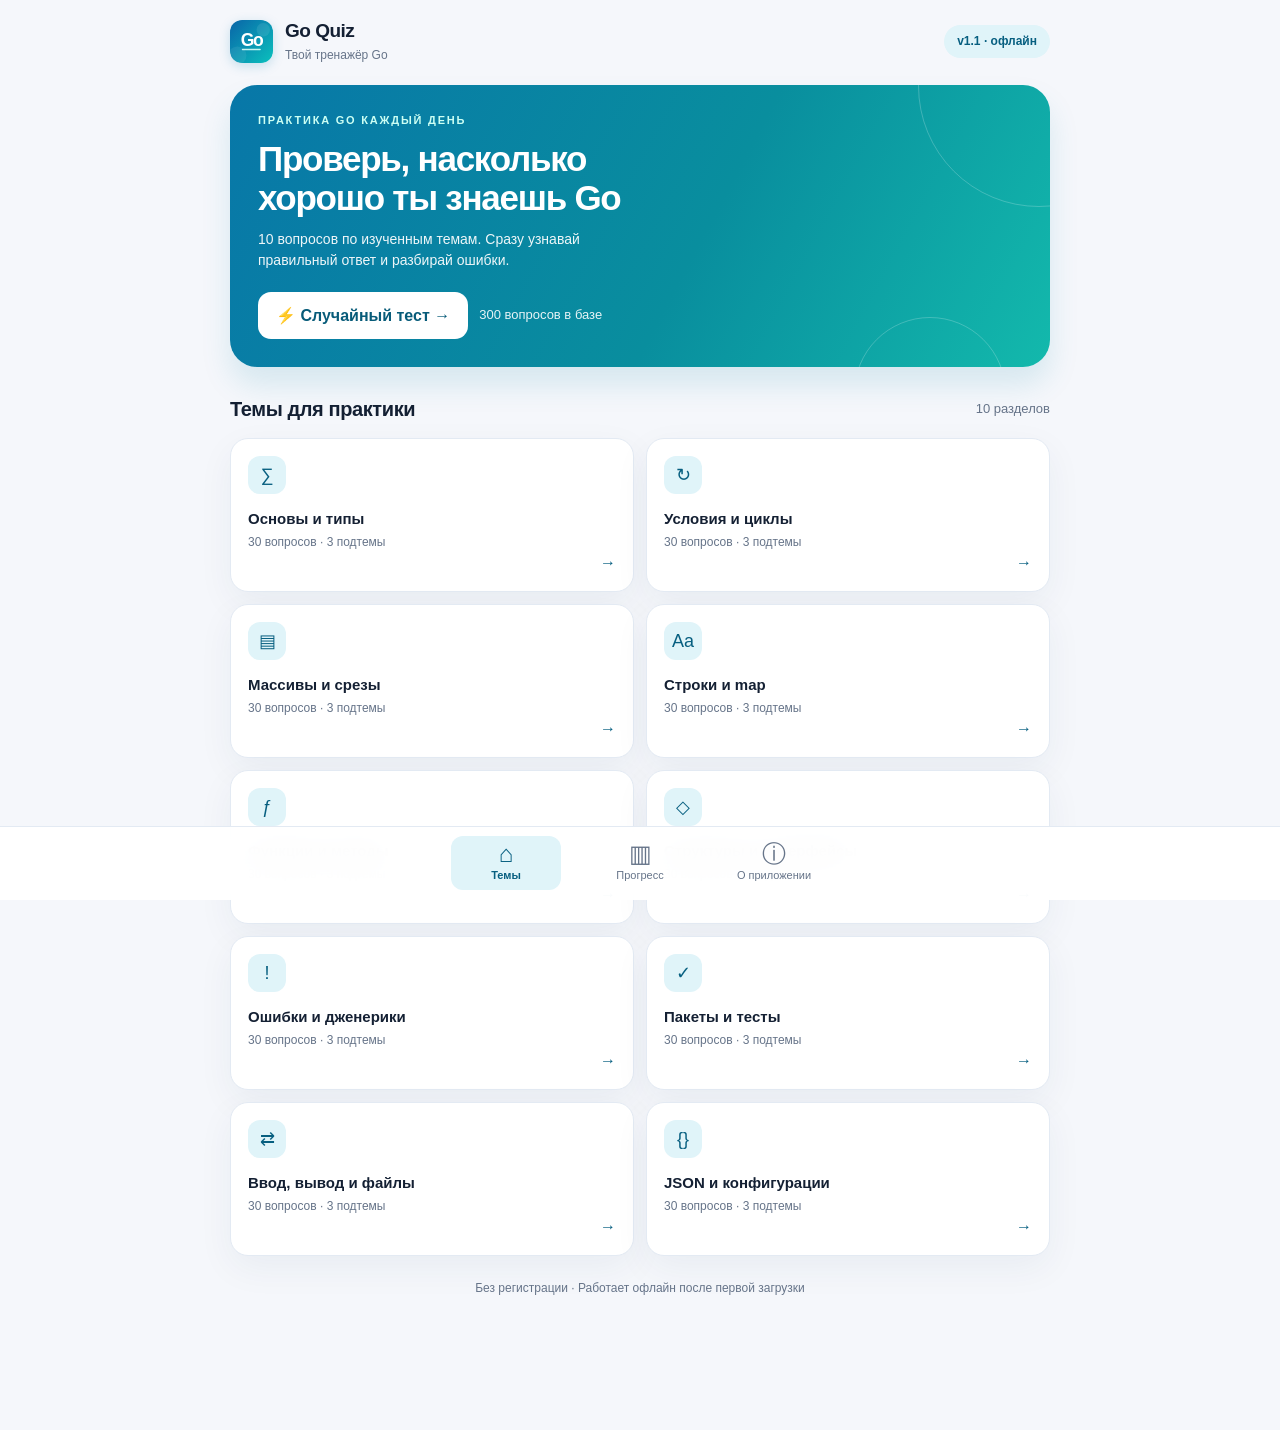
==== commit ba3d45f4: "Release Go Quiz v1.1: 300 questions, 30 subtopics, spaced question pools" ====
--- a/preview.html
+++ b/preview.html
@@ -9,26 +9,37 @@
   <meta name="apple-mobile-web-app-status-bar-style" content="default">
   <meta name="apple-mobile-web-app-title" content="Go Quiz">
   <meta name="description" content="Тренажёр Go: теория и разбор кода по пройденным темам.">
-  
-  
-  
+  <link rel="manifest" href="./manifest.webmanifest">
+  <link rel="icon" type="image/svg+xml" href="./icons/icon.svg">
+  <link rel="apple-touch-icon" href="./icons/icon-180.png">
   <style>:root{font-family:-apple-system,BlinkMacSystemFont,"Segoe UI",Arial,sans-serif;color-scheme:light;--bg:#f5f7fb;--surface:#fff;--muted-bg:#eef3fa;--ink:#142033;--muted:#667489;--line:#e3eaf3;--accent:#087eae;--accent-soft:#e0f4f9;--accent-text:#075f80;--green:#19794c;--green-bg:#e5f7ed;--red:#bc3e46;--red-bg:#fdebed;--shadow:0 12px 36px rgba(23,48,90,.055)}
 @media(prefers-color-scheme:dark){:root{color-scheme:dark;--bg:#0d1420;--surface:#162234;--muted-bg:#202d42;--ink:#edf4fb;--muted:#9badc1;--line:#2d3c53;--accent:#57d0e9;--accent-soft:#173d4d;--accent-text:#86e4f5;--green:#76e0a7;--green-bg:#173f34;--red:#ff9ca0;--red-bg:#49272f;--shadow:0 10px 40px rgba(0,0,0,.14)}}
 *{box-sizing:border-box}html{min-height:100%;background:var(--bg)}body{margin:0;background:var(--bg);color:var(--ink);font-size:16px;line-height:1.45;-webkit-tap-highlight-color:transparent}button{font:inherit;cursor:pointer}button:focus-visible,[tabindex]:focus-visible{outline:3px solid var(--accent);outline-offset:3px}.shell{max-width:860px;margin:0 auto;min-height:100dvh;padding:0 20px 120px}.topbar{display:flex;justify-content:space-between;align-items:center;padding:calc(20px + env(safe-area-inset-top)) 0 22px;gap:10px}.brand{display:flex;align-items:center;gap:12px;cursor:pointer;user-select:none}.brand img{border-radius:12px;box-shadow:0 3px 12px #007caf33}.brand span{display:flex;flex-direction:column;line-height:1.2;gap:5px}.brand strong{font-size:19px;font-weight:800;letter-spacing:-.5px}.brand small{font-size:12px;color:var(--muted)}.top-chip{color:var(--accent-text);background:var(--accent-soft);border:1px solid transparent;border-radius:999px;padding:7px 12px;font-size:12px;font-weight:750;white-space:nowrap}.main{min-height:65vh}.eyebrow{font-size:11px;letter-spacing:1.8px;text-transform:uppercase;font-weight:800;color:var(--accent-text);margin:0 0 10px}.hero{background:linear-gradient(118deg,#0877a8 0%,#098e9e 57%,#13b9ac 100%);color:#fff;border-radius:27px;padding:28px;position:relative;overflow:hidden;box-shadow:0 18px 30px rgba(0,133,160,.13)}.hero:before,.hero:after{content:"";position:absolute;border:1px solid #ffffff36;border-radius:50%;pointer-events:none}.hero:before{width:240px;height:240px;right:-110px;top:-120px}.hero:after{width:150px;height:150px;right:44px;bottom:-102px}.hero .eyebrow{color:#ccfff4}.hero h1{font-size:clamp(25px,5vw,35px);line-height:1.12;letter-spacing:-1.25px;margin:0 0 12px;max-width:460px}.hero p{margin:0 0 22px;opacity:.93;max-width:400px;font-size:14px}.hero-bottom{display:flex;align-items:center;gap:11px;flex-wrap:wrap}.hero-num{font-size:13px;opacity:.9}.section-title{margin:28px 0 14px;display:flex;align-items:center;justify-content:space-between;gap:8px}.section-title h2{margin:0;font-size:20px;letter-spacing:-.4px}.section-title span{font-size:13px;color:var(--muted)}.topics{display:grid;grid-template-columns:repeat(2,minmax(0,1fr));gap:12px}.topic-card{background:var(--surface);border:1px solid var(--line);border-radius:18px;padding:17px;display:flex;flex-direction:column;align-items:flex-start;text-align:left;min-height:150px;box-shadow:var(--shadow);transition:transform .15s,border-color .15s;color:var(--ink)}.topic-card:hover{transform:translateY(-2px);border-color:var(--accent)}.topic-card .topic-icon{width:38px;height:38px;background:var(--accent-soft);border-radius:12px;display:grid;place-items:center;color:var(--accent-text);font-size:18px;margin-bottom:15px}.topic-card .topic-title{font-size:15px;font-weight:780;line-height:1.3}.topic-card .topic-count{font-size:12px;color:var(--muted);margin-top:5px}.topic-card .topic-arrow{margin-top:auto;align-self:flex-end;color:var(--accent-text);font-weight:700}.btn{border:0;border-radius:13px;padding:12px 18px;font-weight:750;min-height:47px;display:inline-flex;justify-content:center;align-items:center;gap:9px;text-decoration:none}.btn-primary{color:#fff;background:#087da9}.btn-primary:hover{background:#00678e}.btn-hero{color:#075b79;background:#fff}.btn-hero:hover{background:#e5fcff}.btn-outline{background:var(--surface);color:var(--ink);border:1px solid var(--line)}.btn-outline:hover{border-color:var(--accent)}.btn-full{width:100%}.btn:disabled{opacity:.45;cursor:not-allowed}.muted{color:var(--muted)}.card{background:var(--surface);border:1px solid var(--line);border-radius:19px;padding:22px;box-shadow:var(--shadow)}.note{background:var(--muted-bg);border-radius:14px;padding:15px 16px;color:var(--muted);font-size:13px}.note strong{color:var(--ink)}.stack{display:grid;gap:12px}.quiz-top{display:flex;justify-content:space-between;align-items:center;gap:8px;margin:6px 0 16px}.back-btn{border:0;background:transparent;color:var(--muted);padding:9px 0;font-weight:700}.progress{display:flex;gap:5px;margin-bottom:22px}.progress-part{height:6px;border-radius:5px;background:var(--line);flex:1}.progress-part.done{background:var(--accent)}.progress-part.good{background:var(--green)}.progress-part.bad{background:var(--red)}.question-meta{display:flex;gap:8px;flex-wrap:wrap;align-items:center;margin-bottom:14px}.pill{font-size:12px;font-weight:700;color:var(--accent-text);background:var(--accent-soft);padding:6px 10px;border-radius:999px}.question-title{font-size:clamp(20px,4vw,26px);line-height:1.32;letter-spacing:-.5px;margin:0 0 18px;font-weight:800;white-space:pre-wrap}pre{background:#0d1d31;color:#e6f9ff;border-radius:15px;padding:19px;font-size:13px;line-height:1.6;overflow-x:auto;margin:0 0 22px;tab-size:4;-webkit-overflow-scrolling:touch}pre code{font-family:ui-monospace,SFMono-Regular,Menlo,Consolas,monospace;white-space:pre}.answers{display:grid;gap:10px}.answer{color:var(--ink);background:var(--surface);border:1.5px solid var(--line);border-radius:14px;text-align:left;min-height:60px;padding:12px 14px;display:flex;align-items:center;gap:12px;line-height:1.35}.answer .letter{display:grid;place-items:center;width:30px;height:30px;flex-shrink:0;border-radius:9px;background:var(--muted-bg);font-size:12px;font-weight:800;color:var(--muted)}.answer:not(:disabled):hover{border-color:var(--accent);background:var(--accent-soft)}.answer:disabled{cursor:default;opacity:1}.answer.is-right{border-color:var(--green);background:var(--green-bg)}.answer.is-right .letter{color:var(--green);background:transparent}.answer.is-wrong{border-color:var(--red);background:var(--red-bg)}.answer.is-wrong .letter{color:var(--red);background:transparent}.answer .check{margin-left:auto;font-weight:800}.feedback{border-radius:16px;padding:16px 18px;margin-top:19px;background:var(--green-bg);border:1px solid var(--green);font-size:14px}.feedback.wrong{background:var(--red-bg);border-color:var(--red)}.feedback strong{font-size:15px}.feedback p{margin:8px 0 0;line-height:1.55}.quiz-controls{display:flex;justify-content:flex-end;gap:10px;margin-top:20px}.result-hero{text-align:center;padding:28px 18px;background:var(--surface);border:1px solid var(--line);border-radius:22px;box-shadow:var(--shadow)}.score-circle{border:9px solid var(--accent);width:136px;height:136px;display:flex;align-items:center;justify-content:center;flex-direction:column;border-radius:50%;margin:6px auto 20px}.score-circle strong{font-size:36px;line-height:1}.score-circle small{color:var(--muted);margin-top:6px}.result-hero h1{margin:0 0 7px;font-size:25px}.result-hero p{margin:0 0 20px;color:var(--muted);font-size:14px}.result-actions{display:flex;gap:10px;justify-content:center;flex-wrap:wrap}.review-item{background:var(--surface);border:1px solid var(--line);border-radius:16px;padding:16px}.review-item .review-q{font-weight:800;margin:8px 0}.review-item .review-code{font-size:12px;margin:10px 0}.review-item .review-answer{font-size:13px;color:var(--red);margin-top:10px}.review-item .review-right{color:var(--green)}.review-item p:last-child{font-size:13px;margin-bottom:0;color:var(--muted)}.stat-grid{display:grid;grid-template-columns:repeat(3,1fr);gap:10px}.stat{padding:17px 12px;text-align:center;border-radius:15px;background:var(--surface);border:1px solid var(--line)}.stat strong{font-size:25px;display:block}.stat span{font-size:11px;color:var(--muted)}.history-row{display:flex;align-items:center;justify-content:space-between;gap:12px;padding:13px 0;border-bottom:1px solid var(--line)}.history-row:last-child{border-bottom:0}.history-row b{font-size:14px}.history-row small{display:block;color:var(--muted);margin-top:3px}.bar{height:7px;border-radius:8px;background:var(--muted-bg);overflow:hidden;margin-top:9px}.bar>div{height:100%;background:var(--accent);border-radius:8px}.topic-progress{margin-bottom:18px}.topic-progress:last-child{margin-bottom:0}.topic-progress-header{display:flex;justify-content:space-between;font-size:13px;gap:10px}.topic-progress-header span{color:var(--muted)}.about-list{padding-left:21px;color:var(--muted);font-size:14px;line-height:1.8}.about-list li{margin-bottom:6px}.bottom-nav{position:fixed;z-index:5;bottom:0;left:0;right:0;display:flex;justify-content:center;gap:min(2vw,24px);padding:9px max(16px,env(safe-area-inset-right)) calc(10px + env(safe-area-inset-bottom)) max(16px,env(safe-area-inset-left));background:color-mix(in srgb,var(--surface) 94%,transparent);backdrop-filter:blur(18px);border-top:1px solid var(--line)}.nav-btn{border:0;background:transparent;color:var(--muted);display:flex;align-items:center;flex-direction:column;gap:2px;width:110px;padding:6px 12px;border-radius:12px}.nav-btn span{font-size:24px;line-height:1}.nav-btn small{font-size:11px}.nav-btn.active{color:var(--accent-text);background:var(--accent-soft);font-weight:800}.bottom-nav.is-hidden{display:none}.toast{position:fixed;left:50%;bottom:calc(88px + env(safe-area-inset-bottom));transform:translate(-50%,20px);opacity:0;pointer-events:none;background:var(--ink);color:var(--surface);padding:12px 19px;border-radius:12px;font-size:13px;transition:opacity .2s,transform .2s;z-index:10;max-width:92vw;text-align:center}.toast.visible{opacity:1;transform:translate(-50%,0)}.loading{min-height:50vh;display:flex;align-items:center;justify-content:center;flex-direction:column;gap:20px;color:var(--muted)}.loader{width:34px;height:34px;border:4px solid var(--line);border-top-color:var(--accent);border-radius:50%;animation:spin 1s linear infinite}@keyframes spin{to{transform:rotate(360deg)}}.empty{padding:42px 18px;text-align:center}.empty h2{margin:8px 0}.empty p{color:var(--muted);font-size:14px}.foot-note{margin-top:24px;font-size:12px;color:var(--muted);text-align:center}.subheading{font-weight:800;margin:0 0 8px}.resume{display:flex;gap:12px;align-items:center;justify-content:space-between;background:var(--accent-soft);color:var(--ink);border:1px solid var(--accent);border-radius:16px;padding:16px;margin-bottom:17px}.resume small{display:block;color:var(--muted);margin-top:3px}.resume button{white-space:nowrap}@media(max-width:490px){.shell{padding-left:15px;padding-right:15px}.topbar{padding-bottom:19px}.topics{gap:9px}.topic-card{padding:14px;min-height:148px}.topic-card .topic-title{font-size:14px}.hero{padding:24px 21px}.card{padding:17px}.question-title{font-size:21px}.quiz-controls .btn{flex:1}.stat-grid{gap:7px}.stat{padding:16px 6px}.stat strong{font-size:22px}.top-chip{font-size:11px}.resume{flex-wrap:wrap}}@media(prefers-reduced-motion:reduce){*,*:before,*:after{animation-duration:.01ms!important;transition-duration:.01ms!important} }
 
 .code-caption{color:var(--muted);font-size:11px;margin:-13px 0 17px}
+
+/* v1.1: subtopic drill screen, same visual vocabulary as v1.0 */
+.subtopic-intro{font-size:14px;line-height:1.55;margin:0 0 18px}
+.scope-main{margin:18px 0 26px}
+.subtopics{display:grid;grid-template-columns:1fr;gap:11px}
+.subtopic-card{width:100%;color:var(--ink);background:var(--surface);border:1px solid var(--line);border-radius:16px;padding:18px;text-align:left;display:flex;align-items:center;gap:10px;box-shadow:var(--shadow)}
+.subtopic-card:hover{border-color:var(--accent)}
+.subtopic-title{font-weight:750;flex:1;font-size:15px}
+.subtopic-count{color:var(--muted);font-size:12px;white-space:nowrap}
+.subtopic-card .topic-arrow{color:var(--accent-text);font-weight:bold}
+@media(max-width:490px){.subtopic-card{padding:15px 12px}.subtopic-title{font-size:14px}}
 </style>
   <title>Go Quiz — тренажёр языка Go</title>
-  <script id="embedded-questions" type="application/json">{"version": 1, "source": "Курс Go: выполнены задачи 1–270. Темы блока 271–275 исключены.", "topics": [{"id": "basics", "name": "Основы и типы", "icon": "∑"}, {"id": "control", "name": "Условия и циклы", "icon": "↻"}, {"id": "slices", "name": "Массивы и срезы", "icon": "▤"}, {"id": "strings", "name": "Строки и map", "icon": "Aa"}, {"id": "functions", "name": "Функции и методы", "icon": "ƒ"}, {"id": "structs", "name": "Структуры и интерфейсы", "icon": "◇"}, {"id": "errors", "name": "Ошибки и дженерики", "icon": "!"}, {"id": "testing", "name": "Пакеты и тесты", "icon": "✓"}, {"id": "io", "name": "Ввод, вывод и файлы", "icon": "⇄"}, {"id": "json", "name": "JSON и конфигурации", "icon": "{}"}], "questions": [{"id": "basics-01", "topic": "basics", "kind": "theory", "question": "Какое нулевое значение получает переменная типа bool?", "code": null, "options": ["false", "true", "nil", "0"], "answer": 0, "explanation": "Для bool нулевое значение — false; для числовых типов — 0, для строк — пустая строка."}, {"id": "basics-02", "topic": "basics", "kind": "theory", "question": "Где разрешена короткая форма объявления x := 5?", "code": null, "options": ["В любом месте файла", "Только внутри функций", "Только на уровне пакета", "Только внутри цикла for"], "answer": 1, "explanation": "Короткое объявление := разрешено внутри функций. На уровне пакета используют var или const."}, {"id": "basics-03", "topic": "basics", "kind": "theory", "question": "Как в Go присвоить переменной типа float64 значение переменной int?", "code": null, "options": ["Автоматически, без преобразования", "Через float64(x)", "Через x.float64()", "Через приведение &x"], "answer": 1, "explanation": "Go не выполняет такое числовое преобразование неявно: требуется явное float64(x)."}, {"id": "basics-04", "topic": "basics", "kind": "theory", "question": "Что верно о константе, объявленной через const?", "code": null, "options": ["Её можно изменить после объявления", "Её значение нельзя переприсвоить", "Она всегда имеет тип string", "Она существует только в цикле"], "answer": 1, "explanation": "Значение константы устанавливается при компиляции и не может быть изменено присваиванием."}, {"id": "basics-05", "topic": "basics", "kind": "theory", "question": "Какая пара типов в Go является различной?", "code": null, "options": ["int и int", "string и string", "byte и uint8", "int и int64"], "answer": 3, "explanation": "int и int64 — разные типы. byte — псевдоним uint8, поэтому отдельного типа byte нет."}, {"id": "basics-06", "topic": "basics", "kind": "code", "question": "Что напечатает фрагмент?", "code": "var count int\nfmt.Println(count)", "options": ["0", "1", "nil", "Ошибка компиляции"], "answer": 0, "explanation": "Для переменной int без явного начального значения используется 0."}, {"id": "basics-07", "topic": "basics", "kind": "code", "question": "Что выведет этот код?", "code": "a := 7\nb := 2\nfmt.Println(a / b)", "options": ["3", "3.5", "4", "Ошибка компиляции"], "answer": 0, "explanation": "Оба операнда имеют целочисленный тип: при делении 7 на 2 дробная часть отбрасывается."}, {"id": "basics-08", "topic": "basics", "kind": "code", "question": "Что напечатает программа?", "code": "x := 5\nif true {\n    x := 9\n    _ = x\n}\nfmt.Println(x)", "options": ["5", "9", "0", "Ошибка компиляции"], "answer": 0, "explanation": "x внутри блока if — новая переменная. Внешняя x остаётся равной 5."}, {"id": "basics-09", "topic": "basics", "kind": "code", "question": "Чему равно значение переменной s?", "code": "var s string\nfmt.Printf(\"%q\", s)", "options": ["\"0\"", "\" \"", "\"\"", "nil"], "answer": 2, "explanation": "Нулевое значение string — пустая строка, а не nil и не строка с символом 0."}, {"id": "basics-10", "topic": "basics", "kind": "code", "question": "Какой результат будет выведен?", "code": "a := 5\na += 3\nb := a - 5\nfmt.Println(a, b)", "options": ["8 3", "8 2", "5 3", "Ошибка компиляции"], "answer": 0, "explanation": "Операция += увеличивает a до 8, затем b получает a - 5, то есть 3."}, {"id": "control-01", "topic": "control", "kind": "theory", "question": "Как ведёт себя оператор continue внутри цикла?", "code": null, "options": ["Завершает всю функцию", "Пропускает остаток текущей итерации", "Полностью завершает цикл", "Запускает цикл заново с i=0"], "answer": 1, "explanation": "continue переходит к следующей итерации ближайшего цикла, не завершая весь цикл."}, {"id": "control-02", "topic": "control", "kind": "theory", "question": "Что делает break без метки внутри цикла for?", "code": null, "options": ["Прерывает ближайший цикл", "Пропускает одну итерацию", "Завершает программу", "Возвращает значение функции"], "answer": 0, "explanation": "break прерывает выполнение ближайшей конструкции for, switch или select; здесь это цикл for."}, {"id": "control-03", "topic": "control", "kind": "theory", "question": "Какие значения по умолчанию возвращает range по срезу?", "code": null, "options": ["Ключ и значение map", "Индекс и элемент", "Срез и вместимость", "Первый и последний элементы"], "answer": 1, "explanation": "При двух переменных range по срезу даёт индекс элемента и значение элемента."}, {"id": "control-04", "topic": "control", "kind": "theory", "question": "Как ведёт себя switch в Go после выполнения подходящего case без fallthrough?", "code": null, "options": ["Выполняет все следующие case", "Завершается после данного case", "Всегда переходит в default", "Нуждается в обязательном break"], "answer": 1, "explanation": "В Go обычный case не проваливается в следующий case автоматически. Явный break обычно не нужен."}, {"id": "control-05", "topic": "control", "kind": "theory", "question": "Какая конструкция служит циклом while в Go?", "code": null, "options": ["while condition {}", "repeat until {}", "for condition {}", "loop(condition) {}"], "answer": 2, "explanation": "Отдельного ключевого слова while нет. Для цикла с одним условием используют for condition { ... }."}, {"id": "control-06", "topic": "control", "kind": "code", "question": "Что будет выведено?", "code": "sum := 0\nfor i := 0; i < 5; i++ {\n    if i%2 == 0 { sum += i }\n}\nfmt.Println(sum)", "options": ["4", "6", "10", "12"], "answer": 1, "explanation": "В сумму попадают чётные значения i: 0, 2 и 4. Результат равен 6."}, {"id": "control-07", "topic": "control", "kind": "code", "question": "Что напечатает программа?", "code": "count := 0\nfor i := 0; i < 6; i++ {\n    if i == 3 { break }\n    count++\n}\nfmt.Println(count)", "options": ["2", "3", "4", "5"], "answer": 1, "explanation": "Цикл выполняется с i=0,1,2,3. На i=3 срабатывает break, поэтому count равен 3."}, {"id": "control-08", "topic": "control", "kind": "code", "question": "Что напечатает этот код?", "code": "for i := 0; i < 3; i++ {\n    if i == 1 { continue }\n    fmt.Print(i, \" \")\n}", "options": ["0 1 2", "1 2 3", "0 2", "1 3"], "answer": 2, "explanation": "continue пропускает вывод при i==1, остальные значения 0 и 2 выводятся."}, {"id": "control-09", "topic": "control", "kind": "code", "question": "Что будет выведено?", "code": "x := 2\nswitch x {\ncase 1: fmt.Print(\"one\")\ncase 2: fmt.Print(\"two\")\ndefault: fmt.Print(\"other\")\n}", "options": ["one", "two", "other", "oneother"], "answer": 1, "explanation": "Значение x равно 2, поэтому выполняется ветка case 2. Следующие ветки автоматически не выполняются."}, {"id": "control-10", "topic": "control", "kind": "code", "question": "Каков результат?", "code": "values := []int{3, 4, 5}\ncount := 0\nfor _, n := range values {\n    if n > 3 { count++ }\n}\nfmt.Println(count)", "options": ["2", "3", "4", "6"], "answer": 0, "explanation": "range проходит по элементам 3, 4, 5; условие n>3 истинно для 4 и 5 — два раза."}, {"id": "slices-01", "topic": "slices", "kind": "theory", "question": "Чем принципиально отличается присваивание массива от присваивания среза?", "code": null, "options": ["Оба всегда копируют все элементы", "Массив копирует элементы, срез — дескриптор", "Срез копирует элементы, массив — указатель", "Оба присваивания запрещены"], "answer": 1, "explanation": "Присваивание массива копирует значения элементов; присваивание среза копирует его дескриптор, сохраняя доступ к общему базовому массиву."}, {"id": "slices-02", "topic": "slices", "kind": "theory", "question": "Что означает cap(s) для среза?", "code": null, "options": ["Число элементов, доступных по текущим индексам", "Размер типа элемента в байтах", "Доступную вместимость от начала среза в базовом массиве", "Количество ненулевых элементов"], "answer": 2, "explanation": "cap показывает, сколько элементов может охватывать срез при расширении от его начала без смены базового массива."}, {"id": "slices-03", "topic": "slices", "kind": "theory", "question": "Как соотносятся nil-срез и пустой срез []int{}?", "code": null, "options": ["Оба обязательно nil", "Оба имеют len=0, но nil-состояние различается", "Пустой срез имеет len=1", "nil-срез нельзя передавать в append"], "answer": 1, "explanation": "У обоих длина 0, но сравнение с nil истинно лишь для nil-среза; append допустим в обоих случаях."}, {"id": "slices-04", "topic": "slices", "kind": "theory", "question": "Сколько элементов копирует copy(dst, src)?", "code": null, "options": ["Всегда len(src)", "Всегда cap(dst)", "Минимум из len(dst) и len(src)", "Всегда len(dst)+len(src)"], "answer": 2, "explanation": "copy возвращает число скопированных элементов, равное минимуму из длин исходного и целевого срезов."}, {"id": "slices-05", "topic": "slices", "kind": "theory", "question": "Когда append обязательно выделяет другой базовый массив?", "code": null, "options": ["Всегда", "Если новой длине не хватает текущей вместимости", "Если элемент равен нулю", "Если срез получен через make"], "answer": 1, "explanation": "Если новая длина превышает cap исходного среза, расширение в том же базовом массиве невозможно."}, {"id": "slices-06", "topic": "slices", "kind": "code", "question": "Что выведет код?", "code": "a := [3]int{1, 2, 3}\nb := a\nb[0] = 9\nfmt.Println(a[0])", "options": ["1", "9", "0", "Ошибка компиляции"], "answer": 0, "explanation": "Массив b — отдельная копия массива a. Изменение b[0] не затрагивает a[0]."}, {"id": "slices-07", "topic": "slices", "kind": "code", "question": "Что напечатает программа?", "code": "a := []int{1, 2, 3}\nb := a[1:]\nb[0] = 8\nfmt.Println(a[1])", "options": ["2", "8", "3", "Ошибка выполнения"], "answer": 1, "explanation": "b[0] соответствует a[1] в том же базовом массиве. После присваивания a[1] становится 8."}, {"id": "slices-08", "topic": "slices", "kind": "code", "question": "Чему равны len и cap?", "code": "s := make([]int, 2, 5)\ns = append(s, 7)\nfmt.Println(len(s), cap(s))", "options": ["2 5", "3 3", "3 5", "5 5"], "answer": 2, "explanation": "После append длина увеличивается с 2 до 3, а исходной вместимости 5 хватает."}, {"id": "slices-09", "topic": "slices", "kind": "code", "question": "Что будет выведено?", "code": "src := []int{4, 5, 6}\ndst := make([]int, 2)\nn := copy(dst, src)\nfmt.Println(n, dst)", "options": ["2 [4 5]", "3 [4 5 6]", "2 [4 5 6]", "3 [4 5]"], "answer": 0, "explanation": "В целевом срезе два элемента, поэтому copy переносит только 4 и 5 и возвращает 2."}, {"id": "slices-10", "topic": "slices", "kind": "code", "question": "Что выведет программа?", "code": "s := []int{1, 2, 3, 4}\nresult := s[:0]\nfor _, n := range s {\n    if n%2 == 0 { result = append(result, n) }\n}\nfmt.Println(result)", "options": ["[1 3]", "[]", "[2 4]", "[1 2 3 4]"], "answer": 2, "explanation": "s[:0] создаёт срез нулевой длины, и append добавляет в него только чётные значения 2 и 4."}, {"id": "strings-01", "topic": "strings", "kind": "theory", "question": "Какой факт о строках Go верен?", "code": null, "options": ["Можно изменить s[0] присваиванием", "Строки неизменяемы", "len считает количество rune", "Строка всегда содержит только ASCII"], "answer": 1, "explanation": "Строка в Go неизменяема: её байты нельзя менять через индексное присваивание."}, {"id": "strings-02", "topic": "strings", "kind": "theory", "question": "Что считает len(s) для строки s?", "code": null, "options": ["Количество символов Unicode", "Количество слов", "Количество байтов", "Количество строк"], "answer": 2, "explanation": "len(string) возвращает количество байтов в UTF-8-представлении, а не число Unicode-символов."}, {"id": "strings-03", "topic": "strings", "kind": "theory", "question": "Что возвращает чтение отсутствующего ключа map[string]int в форме v, ok := m[key]?", "code": null, "options": ["Панику", "0 и false", "nil и true", "1 и false"], "answer": 1, "explanation": "При отсутствии ключа возвращаются нулевое значение типа элемента (0) и признак отсутствия false."}, {"id": "strings-04", "topic": "strings", "kind": "theory", "question": "Какое утверждение о порядке обхода map через range верно?", "code": null, "options": ["Всегда сортировка ключей", "Всегда порядок вставки", "Порядок не гарантируется", "Всегда обратный порядок"], "answer": 2, "explanation": "Спецификация не гарантирует порядок итерации по map. Если нужна сортировка, ключи упорядочивают отдельно."}, {"id": "strings-05", "topic": "strings", "kind": "theory", "question": "Что делает strings.Fields?", "code": null, "options": ["Делит только по одному пробелу", "Удаляет все гласные", "Разбивает текст на поля по пробельным символам", "Разбивает по запятым"], "answer": 2, "explanation": "Fields выделяет непустые слова, используя последовательности пробельных символов как разделители."}, {"id": "strings-06", "topic": "strings", "kind": "code", "question": "Что будет выведено?", "code": "fmt.Println(len(\"я\"))", "options": ["1", "2", "3", "4"], "answer": 1, "explanation": "Русская буква «я» кодируется двумя байтами UTF-8, поэтому len(\"я\") равен 2."}, {"id": "strings-07", "topic": "strings", "kind": "code", "question": "Каков результат?", "code": "scores := map[string]int{\"Go\": 10}\nv, ok := scores[\"Python\"]\nfmt.Println(v, ok)", "options": ["0 true", "nil false", "0 false", "Ошибка выполнения"], "answer": 2, "explanation": "Ключа Python нет, поэтому значение типа int равно 0, а ok — false."}, {"id": "strings-08", "topic": "strings", "kind": "code", "question": "Что выведет программа?", "code": "parts := strings.Fields(\"  go   is fun  \")\nfmt.Println(len(parts))", "options": ["2", "3", "4", "5"], "answer": 1, "explanation": "Fields вернёт три строки: go, is, fun. Лишние пробелы не превращаются в элементы."}, {"id": "strings-09", "topic": "strings", "kind": "code", "question": "Какое значение будет выведено?", "code": "count := 0\nfor range \"Go✓\" { count++ }\nfmt.Println(count)", "options": ["1", "2", "3", "4"], "answer": 2, "explanation": "range проходит по Unicode-кодовым точкам: G, o и ✓ — всего три итерации."}, {"id": "strings-10", "topic": "strings", "kind": "code", "question": "Что напечатает программа?", "code": "s := []string{\"a\", \"b\", \"c\"}\nfmt.Println(strings.Join(s, \"-\"))", "options": ["a-b-c", "abc", "a b c", "[a b c]"], "answer": 0, "explanation": "strings.Join вставляет разделитель «-» между тремя элементами среза."}, {"id": "functions-01", "topic": "functions", "kind": "theory", "question": "Что происходит с аргументом типа int при обычной передаче в функцию?", "code": null, "options": ["Передаётся копия значения", "Всегда передаётся ссылка", "Функция автоматически меняет исходную переменную", "Компилятор запрещает изменения параметра"], "answer": 0, "explanation": "Параметр типа int получает копию значения аргумента. Изменение параметра не изменяет исходную переменную."}, {"id": "functions-02", "topic": "functions", "kind": "theory", "question": "Можно ли функции Go вернуть два результата?", "code": null, "options": ["Нет", "Да, указав несколько возвращаемых типов", "Только через map", "Только через глобальные переменные"], "answer": 1, "explanation": "Функции Go могут возвращать несколько значений, например результат и error."}, {"id": "functions-03", "topic": "functions", "kind": "theory", "question": "Что означает параметр nums ...int?", "code": null, "options": ["Нельзя передавать больше одного int", "Функция принимает переменное число int", "Это указатель на int", "Это обязательный массив фиксированной длины"], "answer": 1, "explanation": "Синтаксис ...int означает вариадический параметр: внутри функции nums доступен как []int."}, {"id": "functions-04", "topic": "functions", "kind": "theory", "question": "Что отличает метод от обычной функции?", "code": null, "options": ["Метод обязательно возвращает error", "У метода есть receiver (получатель)", "Метод нельзя вызывать", "Метод всегда изменяет структуру"], "answer": 1, "explanation": "Метод объявляется с получателем перед именем: func (u User) Name() string { ... }."}, {"id": "functions-05", "topic": "functions", "kind": "theory", "question": "Что верно о рекурсивной функции?", "code": null, "options": ["Она вызывает саму себя", "Она не может иметь параметров", "Она всегда выполняется бесконечно", "Она доступна только внутри метода"], "answer": 0, "explanation": "Рекурсия — вызов функции из самой себя. Для остановки нужен базовый случай."}, {"id": "functions-06", "topic": "functions", "kind": "code", "question": "Что выведет программа?", "code": "func update(n int) int { return n + 3 }\n\nfunc main() {\n    x := 4\n    y := update(x)\n    fmt.Println(x, y)\n}", "options": ["7 7", "4 7", "4 4", "7 4"], "answer": 1, "explanation": "update получает копию int. Исходная x остаётся 4, а возвращаемое значение равно 7."}, {"id": "functions-07", "topic": "functions", "kind": "code", "question": "Какой результат?", "code": "func total(nums ...int) (int, int) {\n    sum := 0\n    for _, n := range nums { sum += n }\n    return len(nums), sum\n}\nfmt.Println(total(1, 2, 3))", "options": ["3 6", "6 3", "6 6", "3 3"], "answer": 0, "explanation": "Функция возвращает сумму 1+2+3=6 и количество аргументов 3. Сначала выводится длина, затем сумма."}, {"id": "functions-08", "topic": "functions", "kind": "code", "question": "Что выведет программа?", "code": "func calc(n int) int {\n    n *= 2\n    return n - 1\n}\nfmt.Println(calc(2))", "options": ["2", "3", "4", "Ошибка компиляции"], "answer": 1, "explanation": "В функцию передано значение 2; после умножения на 2 получаем 4, но функция возвращает n-1, то есть 3."}, {"id": "functions-09", "topic": "functions", "kind": "code", "question": "Что будет выведено?", "code": "type Counter struct { N int }\nfunc (c Counter) Add() { c.N += 3 }\n\nc := Counter{N: 5}\nc.Add()\nfmt.Println(c.N)", "options": ["8", "5", "0", "Ошибка компиляции"], "answer": 1, "explanation": "Получатель метода — значение Counter, то есть копия. Внутри метода меняется копия, исходное поле остаётся 5."}, {"id": "functions-10", "topic": "functions", "kind": "code", "question": "Какой результат?", "code": "type Counter struct { N int }\nfunc (c *Counter) Add() { c.N += 3 }\n\nc := Counter{N: 5}\nc.Add()\nfmt.Println(c.N)", "options": ["2", "3", "5", "8"], "answer": 3, "explanation": "Приёмник *Counter позволяет менять исходную структуру. К 5 прибавляется 3, получается 8."}, {"id": "structs-01", "topic": "structs", "kind": "theory", "question": "Как пакет делает поле структуры доступным из другого пакета?", "code": null, "options": ["Имя поля начинается с заглавной буквы", "Поле объявлено через var", "Имя поля начинается с подчёркивания", "Поле имеет тип string"], "answer": 0, "explanation": "Экспортируемые идентификаторы в Go начинаются с заглавной буквы, например Name."}, {"id": "structs-02", "topic": "structs", "kind": "theory", "question": "Как тип реализует интерфейс в Go?", "code": null, "options": ["Пишет implements", "Неявно, предоставляя требуемый набор методов", "Только через наследование", "Только через type assertion"], "answer": 1, "explanation": "Реализация интерфейса не объявляется отдельно: важно соответствие набору методов."}, {"id": "structs-03", "topic": "structs", "kind": "theory", "question": "Какое условие необходимо, чтобы интерфейсное значение равнялось nil?", "code": null, "options": ["Его динамическое значение равно 0", "Его динамический тип и значение оба отсутствуют", "В нём лежит nil-указатель", "Его методы не экспортированы"], "answer": 1, "explanation": "Интерфейс равен nil, когда в нём нет ни динамического типа, ни динамического значения."}, {"id": "structs-04", "topic": "structs", "kind": "theory", "question": "Что делает запись v, ok := x.(T) для интерфейса x?", "code": null, "options": ["Задаёт значение по умолчанию", "Проверяет утверждение типа без паники при неуспехе", "Создаёт тип T", "Вызывает метод T"], "answer": 1, "explanation": "Двухзначная форма утверждения типа сообщает признаком ok, удалось ли получить T, без паники при неудаче."}, {"id": "structs-05", "topic": "structs", "kind": "theory", "question": "Если метод определён только для получателя *User, что верно про набор методов?", "code": null, "options": ["Метод точно входит в методный набор User", "Метод входит в методный набор *User", "Метод не может участвовать в интерфейсах", "Получатель *User запрещён"], "answer": 1, "explanation": "Методы с получателем *User входят в методный набор *User; одного такого метода недостаточно, чтобы значение User реализовало интерфейс."}, {"id": "structs-06", "topic": "structs", "kind": "code", "question": "Что выведет фрагмент?", "code": "type Person struct { Name string }\np := Person{Name: \"Ada\"}\nfmt.Println(p.Name)", "options": ["Ada", "Go", "Пустую строку", "Ошибка компиляции"], "answer": 0, "explanation": "В поле Name записано Ada; обращение через p.Name возвращает это значение."}, {"id": "structs-07", "topic": "structs", "kind": "code", "question": "Что выведет программа?", "code": "type Speaker interface { Say() string }\ntype Greeter struct{}\nfunc (Greeter) Say() string { return \"Hi, Go\" }\n\nvar s Speaker = Greeter{}\nfmt.Println(s.Say())", "options": ["Hi, Go", "Go", "Hi", "Ошибка компиляции"], "answer": 0, "explanation": "Тип Greeter имеет метод Say() string и поэтому неявно реализует интерфейс Speaker."}, {"id": "structs-08", "topic": "structs", "kind": "code", "question": "Что будет выведено?", "code": "type Item struct{}\nvar p *Item = nil\nvar i interface{} = p\nfmt.Println(i == nil)", "options": ["true", "false", "nil", "Ошибка компиляции"], "answer": 1, "explanation": "Интерфейс содержит динамический тип *Item, даже если динамическое значение — nil-указатель. Поэтому i != nil."}, {"id": "structs-09", "topic": "structs", "kind": "code", "question": "Что выведет код?", "code": "var x interface{} = \"5\"\nv, ok := x.(int)\nfmt.Println(v, ok)", "options": ["5 true", "0 false", "0 true", "Ошибка выполнения"], "answer": 1, "explanation": "Значение интерфейса хранит string, поэтому утверждение типа int не проходит. Двухзначная форма возвращает 0 и false."}, {"id": "structs-10", "topic": "structs", "kind": "code", "question": "Что выведет программа?", "code": "type Point struct { N int }\nfunc (p *Point) Move() { p.N += 2 }\n\np := &Point{N: 5}\np.Move()\nfmt.Println(p.N)", "options": ["5", "7", "0", "Ошибка компиляции"], "answer": 1, "explanation": "Точечное обращение p.N получает поле структуры внутри указателя; метод с указательным получателем меняет поле с 5 на 7."}, {"id": "errors-01", "topic": "errors", "kind": "theory", "question": "Какой тип обычно используют в Go для возвращения информации об ошибке?", "code": null, "options": ["panic", "error", "bool вместо всех ошибок", "exception"], "answer": 1, "explanation": "В Go ошибки обычно возвращаются как значения встроенного интерфейса error."}, {"id": "errors-02", "topic": "errors", "kind": "theory", "question": "Какой спецификатор fmt.Errorf сохраняет обёрнутую ошибку для errors.Is?", "code": null, "options": ["%d", "%s", "%w", "%q"], "answer": 2, "explanation": "Спецификатор %w создаёт ошибку-обёртку с доступом к исходной причине через цепочку unwrap."}, {"id": "errors-03", "topic": "errors", "kind": "theory", "question": "Что проверяет errors.Is(err, target)?", "code": null, "options": ["Совпадает ли текст ошибок", "Соответствует ли ошибка target с учётом цепочки обёрток и Is", "Является ли err nil", "Является ли target строкой"], "answer": 1, "explanation": "errors.Is проверяет совпадение ошибки с целью, проходя цепочку обёрток и учитывая определённое поведение Is."}, {"id": "errors-04", "topic": "errors", "kind": "theory", "question": "Что означает ограничение comparable у параметра типа?", "code": null, "options": ["Поддерживает арифметические операции", "Поддерживает == и != для значений этого типа", "Обязательно реализует String()", "Обязательно является указателем"], "answer": 1, "explanation": "Ограничение comparable позволяет сравнивать значения == и !=; арифметические операторы оно не гарантирует."}, {"id": "errors-05", "topic": "errors", "kind": "theory", "question": "Когда выполняется отложенный вызов defer внутри функции?", "code": null, "options": ["Немедленно при встрече defer", "Перед выходом из окружающей функции", "Только если возникла ошибка", "После завершения всей программы"], "answer": 1, "explanation": "defer регистрирует вызов, который исполняется перед возвратом из окружающей функции, включая путь с паникой."}, {"id": "errors-06", "topic": "errors", "kind": "code", "question": "Что напечатает код?", "code": "err := fmt.Errorf(\"read: %w\", io.EOF)\nfmt.Println(errors.Is(err, io.EOF))", "options": ["true", "false", "Панику", "Ошибка компиляции"], "answer": 0, "explanation": "fmt.Errorf с %w оборачивает io.EOF, поэтому errors.Is находит исходную ошибку в цепочке."}, {"id": "errors-07", "topic": "errors", "kind": "code", "question": "Что будет выведено?", "code": "func show() {\n    fmt.Print(\"1 \")\n    defer fmt.Print(\"2 \")\n    fmt.Print(\"3 \")\n}\nshow()", "options": ["1 2 3", "3 2 1", "1 3 2", "2 3 1"], "answer": 2, "explanation": "Печать 1 происходит сразу, defer печатает 2 при выходе из функции, но перед ним выполняется Print(3)."}, {"id": "errors-08", "topic": "errors", "kind": "code", "question": "Каков результат вызова First?", "code": "func First[T any](s []T) T { return s[0] }\nfmt.Println(First([]int{9, 8}))", "options": ["0", "9", "8", "Ошибка компиляции"], "answer": 1, "explanation": "Функция с параметром типа T возвращает первый элемент переданного среза, то есть 9."}, {"id": "errors-09", "topic": "errors", "kind": "code", "question": "Что напечатает программа?", "code": "var err error\nfmt.Println(err == nil)", "options": ["true", "false", "nil", "Ошибка компиляции"], "answer": 0, "explanation": "Переменная err содержит nil; сравнение err == nil истинно."}, {"id": "errors-10", "topic": "errors", "kind": "code", "question": "Какой результат?", "code": "func Add[T int | int64](a, b T) T { return a + b }\nfmt.Println(Add(1, 3))", "options": ["2", "3", "4", "Ошибка компиляции"], "answer": 2, "explanation": "Тип int подходит под ограничение int | int64. Сложение 1+3 возвращает 4."}, {"id": "testing-01", "topic": "testing", "kind": "theory", "question": "Как в Go называется файл с тестами функций пакета?", "code": null, "options": ["Имя с суффиксом _test.go", "Обязательно test.go", "Имя с суффиксом .spec", "Только main.go"], "answer": 0, "explanation": "Тестовый файл Go имеет суффикс _test.go и содержит тестовые функции."}, {"id": "testing-02", "topic": "testing", "kind": "theory", "question": "Как должна называться стандартная тестовая функция?", "code": null, "options": ["testSomething(t *testing.T)", "TestSomething(t *testing.T)", "CheckSomething(t *testing.T)", "RunSomething()"], "answer": 1, "explanation": "Тестовые функции имеют префикс Test и аргумент *testing.T; имя после Test должно быть допустимым идентификатором."}, {"id": "testing-03", "topic": "testing", "kind": "theory", "question": "Что делает go.mod?", "code": null, "options": ["Хранит результаты тестов", "Определяет модуль и его зависимости", "Всегда содержит исходный код main", "Записывает только переменные окружения"], "answer": 1, "explanation": "go.mod указывает путь модуля, версию языка Go и сведения о зависимостях."}, {"id": "testing-04", "topic": "testing", "kind": "theory", "question": "Чем отличается t.Fatal от t.Error?", "code": null, "options": ["t.Fatal продолжает тест", "t.Error немедленно останавливает тест", "t.Fatal завершает текущий тест, t.Error позволяет продолжить", "Они оба завершают всю программу"], "answer": 2, "explanation": "t.Fatal отмечает ошибку и прекращает выполнение текущего теста; t.Error регистрирует ошибку, но текущий тест продолжается."}, {"id": "testing-05", "topic": "testing", "kind": "theory", "question": "Для чего полезны табличные тесты?", "code": null, "options": ["Чтобы не писать проверки вообще", "Чтобы прогонять одну логику на разных входах и ожиданиях", "Чтобы заменить go.mod", "Чтобы запускать тесты только один раз"], "answer": 1, "explanation": "Табличный тест использует набор кейсов, к каждому из которых применяется одна проверяемая логика."}, {"id": "testing-06", "topic": "testing", "kind": "code", "question": "Что произойдёт, если тест запустить через go test?", "code": "func sum(a, b int) int { return a + b }\nfunc TestSum(t *testing.T) {\n    if sum(2, 3) != 5 { t.Fatal(\"wrong sum\") }\n}", "options": ["Тест пройдёт", "Тест завершится ошибкой из-за условия", "Код не компилируется", "Тест не будет найден"], "answer": 0, "explanation": "sum(2,3) возвращает 5, условие 5 != 5 ложно, поэтому t.Fatal не вызывается."}, {"id": "testing-07", "topic": "testing", "kind": "code", "question": "Какое ожидаемое значение в этом тесте неверно?", "code": "func sum(a,b int) int { return a+b }\ncases := []struct{a,b,want int}{\n    {1,1,2}, {2,3,6}, {0,4,4},\n}\nfor _, tc := range cases {\n    _ = sum(tc.a,tc.b) == tc.want\n}", "options": ["Для (1,1) ожидается 2", "Для (2,3) ожидается 6", "Для (0,4) ожидается 4", "Все значения верны"], "answer": 1, "explanation": "Функция sum складывает аргументы: sum(2,3)=5, а не 6."}, {"id": "testing-08", "topic": "testing", "kind": "code", "question": "Сколько подтестов создаст этот код?", "code": "func TestModes(t *testing.T) {\n    for _, name := range []string{\"fast\", \"safe\", \"full\"} {\n        t.Run(name, func(t *testing.T) {})\n    }\n}", "options": ["1", "2", "3", "4"], "answer": 2, "explanation": "Цикл проходит по трём элементам, и t.Run вызывается ровно три раза."}, {"id": "testing-09", "topic": "testing", "kind": "code", "question": "Что выведет пример вызова?", "code": "func normalize(s string) string { return strings.ToLower(s) }\nfmt.Println(normalize(\"GO\"))", "options": ["Go", "go", "GO", "Ошибка компиляции"], "answer": 1, "explanation": "strings.ToLower переводит латинские буквы в нижний регистр: получается go."}, {"id": "testing-10", "topic": "testing", "kind": "code", "question": "Что верно для этого теста?", "code": "func TestFlag(t *testing.T) {\n    t.Error(\"failed\")\n    fmt.Println(\"after\")\n}", "options": ["Он успешно завершается", "Он отмечается проваленным, но строка after всё равно выполняется", "Он не запускается из-за имени", "Он завершает всё приложение паникой"], "answer": 1, "explanation": "t.Error регистрирует ошибку теста, но не останавливает выполнение: Println(\"after\") будет вызван."}, {"id": "io-01", "topic": "io", "kind": "theory", "question": "Что описывает интерфейс io.Reader?", "code": null, "options": ["Источник, из которого читают байты", "Место, куда записывают байты", "Конструктор файлов", "JSON-документ"], "answer": 0, "explanation": "io.Reader задаёт метод Read(p []byte) (n int, err error): он предоставляет последовательность байтов для чтения."}, {"id": "io-02", "topic": "io", "kind": "theory", "question": "Что делает os.Create при открытии существующего файла?", "code": null, "options": ["Всегда сохраняет прежнее содержимое", "Обрезает содержимое файла до нулевой длины", "Открывает файл только на чтение", "Создаёт только каталог"], "answer": 1, "explanation": "os.Create создаёт или открывает файл для записи и усекает его, если он уже существовал."}, {"id": "io-03", "topic": "io", "kind": "theory", "question": "Что нужно сделать с bufio.Writer, чтобы гарантировать вывод буферизованных данных?", "code": null, "options": ["Вызвать Flush и обработать ошибку", "Вызвать ReadString", "Увеличить буфер", "Ничего — запись всегда немедленная"], "answer": 0, "explanation": "Данные могут оставаться в буфере. Flush пытается отправить накопленные байты в нижележащий Writer."}, {"id": "io-04", "topic": "io", "kind": "theory", "question": "Что по умолчанию выдаёт bufio.Scanner при сканировании текста?", "code": null, "options": ["Отдельные байты", "Строки без символов перевода строки", "Только числа", "Готовые JSON-объекты"], "answer": 1, "explanation": "Scanner по умолчанию использует ScanLines: токены — строки без завершающего перевода строки."}, {"id": "io-05", "topic": "io", "kind": "theory", "question": "Каков порядок аргументов у io.Copy?", "code": null, "options": ["Сначала Reader, затем Writer", "Сначала Writer, затем Reader", "Сначала имя файла, затем путь", "Только один Reader"], "answer": 1, "explanation": "Сигнатура io.Copy(dst Writer, src Reader) начинается с назначения (Writer), затем источника (Reader)."}, {"id": "io-06", "topic": "io", "kind": "code", "question": "Что будет напечатано?", "code": "r := strings.NewReader(\"Go!\")\ndata, _ := io.ReadAll(r)\nfmt.Println(len(data))", "options": ["2", "3", "4", "Ошибка компиляции"], "answer": 1, "explanation": "io.ReadAll читает все три байта строки Go!; длина полученного []byte равна 3."}, {"id": "io-07", "topic": "io", "kind": "code", "question": "Что выведет программа?", "code": "s := bufio.NewScanner(strings.NewReader(\"a\\nb\\nc\"))\nn := 0\nfor s.Scan() { n++ }\nfmt.Println(n)", "options": ["3", "4", "5", "0"], "answer": 0, "explanation": "Scanner по умолчанию разбивает строку на строки: a, b и c — три токена, а не четыре."}, {"id": "io-08", "topic": "io", "kind": "code", "question": "Что будет выведено?", "code": "var b bytes.Buffer\nfmt.Fprintln(&b, \"Go\")\nfmt.Printf(\"%q\", b.String())", "options": ["Go", "\"Go\\n\"", "\\nGo", "Пустая строка"], "answer": 1, "explanation": "fmt.Fprintln дописывает перевод строки после Go, поэтому буфер содержит \"Go\\n\"."}, {"id": "io-09", "topic": "io", "kind": "code", "question": "Каков результат?", "code": "var dst bytes.Buffer\nn, _ := io.Copy(&dst, strings.NewReader(\"abc\"))\nfmt.Println(n)", "options": ["0", "3", "4", "Ошибка компиляции"], "answer": 1, "explanation": "io.Copy переписывает из Reader в Buffer три байта строки abc и возвращает количество 3."}, {"id": "io-10", "topic": "io", "kind": "code", "question": "Что будет содержаться в buf после Flush?", "code": "var buf bytes.Buffer\nw := bufio.NewWriter(&buf)\n_, _ = w.WriteString(\"Go\")\n_ = w.Flush()\nfmt.Printf(\"%q\", buf.String())", "options": ["\"\"", "\"G\"", "\"Go\"", "\"GoGo\""], "answer": 2, "explanation": "Запись в bufio.Writer накапливается в буфере, а Flush передаёт \"Go\" в целевой bytes.Buffer."}, {"id": "json-01", "topic": "json", "kind": "theory", "question": "Какие поля структуры обычно сериализует encoding/json?", "code": null, "options": ["Все поля, включая неэкспортируемые", "Только экспортируемые поля", "Только поля типа string", "Только поля с тегом json"], "answer": 1, "explanation": "encoding/json кодирует экспортируемые поля; неэкспортируемые поля игнорируются, даже если у них есть тег."}, {"id": "json-02", "topic": "json", "kind": "theory", "question": "Какой эффект у Decoder.DisallowUnknownFields() при декодировании JSON-объекта в структуру?", "code": null, "options": ["Игнорирует все неизвестные поля", "Сообщает об ошибке при неизвестном поле", "Удаляет все поля структуры", "Всегда завершает декодирование успешно"], "answer": 1, "explanation": "Для декодирования в структуру DisallowUnknownFields делает неизвестные поля JSON ошибкой."}, {"id": "json-03", "topic": "json", "kind": "theory", "question": "Что верно при json.Unmarshal объекта без одного из полей структуры?", "code": null, "options": ["Отсутствующее поле всегда вызывает ошибку", "Отсутствующее поле сохраняет прежнее значение в целевой структуре", "Поле всегда становится nil независимо от типа", "Происходит паника"], "answer": 1, "explanation": "При декодировании отсутствующие поля не изменяются: если структура заранее инициализирована, значение сохраняется."}, {"id": "json-04", "topic": "json", "kind": "theory", "question": "Чем различаются Encoder.Encode(v) и json.Marshal(v) в вопросе перевода строки?", "code": null, "options": ["Encode записывает JSON и завершающий перевод строки", "Marshal всегда записывает перевод строки", "Marshal всегда пишет в файл", "Encode никогда не возвращает ошибки"], "answer": 0, "explanation": "Encoder.Encode добавляет перевод строки после закодированного значения; Marshal возвращает байтовый JSON без обязательного завершающего перевода строки."}, {"id": "json-05", "topic": "json", "kind": "theory", "question": "Почему следует валидировать конфигурацию до os.Create файла назначения?", "code": null, "options": ["Чтобы ускорить парсинг JSON", "Чтобы не обрезать существующий файл при ошибке валидации", "Чтобы получить доступ к неэкспортируемым полям", "Чтобы отменить необходимость проверки Close"], "answer": 1, "explanation": "os.Create усечёт существующий файл. Проверка до открытия для записи предотвращает потерю прежнего содержимого при невалидной конфигурации."}, {"id": "json-06", "topic": "json", "kind": "code", "question": "Что будет напечатано?", "code": "type Item struct {\n    Name string\n    age  int\n}\nb, _ := json.Marshal(Item{Name: \"Go\", age: 2})\nfmt.Println(string(b))", "options": ["{\"Name\":\"Go\"}", "{}", "{\"name\":\"Go\"}", "Ошибка компиляции"], "answer": 0, "explanation": "У экспортируемого Name нет тега, поэтому ключ JSON по умолчанию — Name. Поле age неэкспортируемое и игнорируется."}, {"id": "json-07", "topic": "json", "kind": "code", "question": "Какое значение будет выведено?", "code": "type Config struct { Name string `json:\"lang\"` }\nvar c Config\n_ = json.Unmarshal([]byte(`{\"lang\":\"Rust\"}`), &c)\nfmt.Println(c.Name)", "options": ["Go", "Rust", "Пустая строка", "Ошибка декодирования"], "answer": 1, "explanation": "Тег json:\"lang\" сопоставляет поле Name с ключом lang, поэтому в поле записывается Rust."}, {"id": "json-08", "topic": "json", "kind": "code", "question": "Какой результат после декодирования?", "code": "type Config struct { A, B int }\nc := Config{A: 5, B: 9}\n_ = json.Unmarshal([]byte(`{\"B\":3}`), &c)\nfmt.Println(c.A, c.B)", "options": ["0 3", "5 0", "5 3", "Ошибка"], "answer": 2, "explanation": "JSON задаёт только B=3, поэтому ранее присвоенное A=5 не меняется."}, {"id": "json-09", "topic": "json", "kind": "code", "question": "Что будет выведено?", "code": "type Config struct { Port int }\nd := json.NewDecoder(strings.NewReader(`{\"Port\":8080,\"extra\":1}`))\nd.DisallowUnknownFields()\nvar c Config\nerr := d.Decode(&c)\nfmt.Println(err != nil)", "options": ["true", "false", "Панику", "Ошибка компиляции"], "answer": 0, "explanation": "Строгий Decoder встретит поле extra, которого нет в Config, поэтому Decode вернёт ненулевую ошибку."}, {"id": "json-10", "topic": "json", "kind": "code", "question": "Что будет выведено?", "code": "d := json.NewDecoder(strings.NewReader(`{\"x\":1}`))\nvar a map[string]int\n_ = d.Decode(&a)\nerr := d.Decode(&a)\nfmt.Println(errors.Is(err, io.EOF))", "options": ["true", "false", "nil", "Ошибка компиляции"], "answer": 0, "explanation": "После успешного чтения одного документа второй Decode у завершившегося потока возвращает io.EOF."}]}</script>
+  
 </head>
 <body>
   <div class="shell">
     <header class="topbar">
       <div class="brand" id="brand-home" role="button" tabindex="0" aria-label="На главную">
-        <span style="display:grid;place-items:center;width:43px;height:43px;background:#0b96ab;border-radius:12px;color:white;font-weight:800;font-size:20px" aria-hidden="true">Go</span>
+        <img src="./icons/icon.svg" alt="" width="43" height="43">
         <span><strong>Go Quiz</strong><small>Твой тренажёр Go</small></span>
       </div>
-      <span class="top-chip">v1.0 · демо</span>
+      <span class="top-chip">v1.1 · офлайн</span>
     </header>
     <main id="app" class="main" aria-live="off"><div class="loading"><div class="loader"></div>Загружаем вопросы…</div></main>
     <nav class="bottom-nav" id="bottom-nav" aria-label="Основная навигация">
@@ -38,10 +49,5011 @@
     </nav>
   </div>
   <div id="toast" class="toast" role="status" aria-live="polite"></div>
+<script id="embedded-questions" type="application/json">{
+  "version": 2,
+  "source": "Курс Go: завершены задачи 1–270. Блок 271–275 и более поздние темы не включены.",
+  "topics": [
+    {
+      "id": "basics",
+      "name": "Основы и типы",
+      "icon": "∑",
+      "subtopics": [
+        {
+          "id": "declarations",
+          "name": "Объявления и значения"
+        },
+        {
+          "id": "types",
+          "name": "Типы и преобразования"
+        },
+        {
+          "id": "operations",
+          "name": "Операции и область видимости"
+        }
+      ]
+    },
+    {
+      "id": "control",
+      "name": "Условия и циклы",
+      "icon": "↻",
+      "subtopics": [
+        {
+          "id": "loops",
+          "name": "Циклы и управление"
+        },
+        {
+          "id": "range",
+          "name": "range и индексы"
+        },
+        {
+          "id": "branches",
+          "name": "Условия и switch"
+        }
+      ]
+    },
+    {
+      "id": "slices",
+      "name": "Массивы и срезы",
+      "icon": "▤",
+      "subtopics": [
+        {
+          "id": "arrays",
+          "name": "Массивы и копирование"
+        },
+        {
+          "id": "capacity",
+          "name": "Длина, вместимость, append"
+        },
+        {
+          "id": "shared",
+          "name": "Подсрезы и copy"
+        }
+      ]
+    },
+    {
+      "id": "strings",
+      "name": "Строки и map",
+      "icon": "Aa",
+      "subtopics": [
+        {
+          "id": "unicode",
+          "name": "Строки и Unicode"
+        },
+        {
+          "id": "stringops",
+          "name": "Операции со строками"
+        },
+        {
+          "id": "maps",
+          "name": "Словари map"
+        }
+      ]
+    },
+    {
+      "id": "functions",
+      "name": "Функции и методы",
+      "icon": "ƒ",
+      "subtopics": [
+        {
+          "id": "calling",
+          "name": "Параметры и результаты"
+        },
+        {
+          "id": "variadic",
+          "name": "Рекурсия и variadic"
+        },
+        {
+          "id": "methods",
+          "name": "Методы и получатели"
+        }
+      ]
+    },
+    {
+      "id": "structs",
+      "name": "Структуры и интерфейсы",
+      "icon": "◇",
+      "subtopics": [
+        {
+          "id": "structures",
+          "name": "Структуры и поля"
+        },
+        {
+          "id": "interfaces",
+          "name": "Интерфейсы и nil"
+        },
+        {
+          "id": "assertions",
+          "name": "Наборы методов и type assertion"
+        }
+      ]
+    },
+    {
+      "id": "errors",
+      "name": "Ошибки и дженерики",
+      "icon": "!",
+      "subtopics": [
+        {
+          "id": "handling",
+          "name": "Обработка и обёртка ошибок"
+        },
+        {
+          "id": "generics",
+          "name": "Параметры типов"
+        },
+        {
+          "id": "defer",
+          "name": "defer и управление ресурсами"
+        }
+      ]
+    },
+    {
+      "id": "testing",
+      "name": "Пакеты и тесты",
+      "icon": "✓",
+      "subtopics": [
+        {
+          "id": "basics",
+          "name": "Функции тестов"
+        },
+        {
+          "id": "table",
+          "name": "Табличные тесты и проверки"
+        },
+        {
+          "id": "modules",
+          "name": "Пакеты, модули и примеры"
+        }
+      ]
+    },
+    {
+      "id": "io",
+      "name": "Ввод, вывод и файлы",
+      "icon": "⇄",
+      "subtopics": [
+        {
+          "id": "readers",
+          "name": "Reader и Scanner"
+        },
+        {
+          "id": "writers",
+          "name": "Writer и буферизация"
+        },
+        {
+          "id": "files",
+          "name": "Файлы и ресурсы"
+        }
+      ]
+    },
+    {
+      "id": "json",
+      "name": "JSON и конфигурации",
+      "icon": "{}",
+      "subtopics": [
+        {
+          "id": "marshal",
+          "name": "Структуры и JSON"
+        },
+        {
+          "id": "decoder",
+          "name": "Декодер и строгий ввод"
+        },
+        {
+          "id": "config",
+          "name": "Конфигурация и безопасная запись"
+        }
+      ]
+    }
+  ],
+  "questions": [
+    {
+      "id": "basics-01",
+      "topic": "basics",
+      "kind": "theory",
+      "question": "Какое нулевое значение получает переменная типа bool?",
+      "code": null,
+      "options": [
+        "false",
+        "true",
+        "nil",
+        "0"
+      ],
+      "answer": 0,
+      "explanation": "Для bool нулевое значение — false; для числовых типов — 0, для строк — пустая строка.",
+      "subtopic": "declarations"
+    },
+    {
+      "id": "basics-02",
+      "topic": "basics",
+      "kind": "theory",
+      "question": "Где разрешена короткая форма объявления x := 5?",
+      "code": null,
+      "options": [
+        "В любом месте файла",
+        "Только внутри функций",
+        "Только на уровне пакета",
+        "Только внутри цикла for"
+      ],
+      "answer": 1,
+      "explanation": "Короткое объявление := разрешено внутри функций. На уровне пакета используют var или const.",
+      "subtopic": "declarations"
+    },
+    {
+      "id": "basics-03",
+      "topic": "basics",
+      "kind": "theory",
+      "question": "Как в Go присвоить переменной типа float64 значение переменной int?",
+      "code": null,
+      "options": [
+        "Автоматически, без преобразования",
+        "Через float64(x)",
+        "Через x.float64()",
+        "Через приведение &x"
+      ],
+      "answer": 1,
+      "explanation": "Go не выполняет такое числовое преобразование неявно: требуется явное float64(x).",
+      "subtopic": "types"
+    },
+    {
+      "id": "basics-04",
+      "topic": "basics",
+      "kind": "theory",
+      "question": "Что верно о константе, объявленной через const?",
+      "code": null,
+      "options": [
+        "Её можно изменить после объявления",
+        "Её значение нельзя переприсвоить",
+        "Она всегда имеет тип string",
+        "Она существует только в цикле"
+      ],
+      "answer": 1,
+      "explanation": "Значение константы устанавливается при компиляции и не может быть изменено присваиванием.",
+      "subtopic": "declarations"
+    },
+    {
+      "id": "basics-05",
+      "topic": "basics",
+      "kind": "theory",
+      "question": "Какая пара типов в Go является различной?",
+      "code": null,
+      "options": [
+        "int и int",
+        "string и string",
+        "byte и uint8",
+        "int и int64"
+      ],
+      "answer": 3,
+      "explanation": "int и int64 — разные типы. byte — псевдоним uint8, поэтому отдельного типа byte нет.",
+      "subtopic": "types"
+    },
+    {
+      "id": "basics-06",
+      "topic": "basics",
+      "kind": "code",
+      "question": "Что напечатает фрагмент?",
+      "code": "var count int\nfmt.Println(count)",
+      "options": [
+        "0",
+        "1",
+        "nil",
+        "Ошибка компиляции"
+      ],
+      "answer": 0,
+      "explanation": "Для переменной int без явного начального значения используется 0.",
+      "subtopic": "declarations"
+    },
+    {
+      "id": "basics-07",
+      "topic": "basics",
+      "kind": "code",
+      "question": "Что выведет этот код?",
+      "code": "a := 7\nb := 2\nfmt.Println(a / b)",
+      "options": [
+        "3",
+        "3.5",
+        "4",
+        "Ошибка компиляции"
+      ],
+      "answer": 0,
+      "explanation": "Оба операнда имеют целочисленный тип: при делении 7 на 2 дробная часть отбрасывается.",
+      "subtopic": "types"
+    },
+    {
+      "id": "basics-08",
+      "topic": "basics",
+      "kind": "code",
+      "question": "Что напечатает программа?",
+      "code": "x := 5\nif true {\n    x := 9\n    _ = x\n}\nfmt.Println(x)",
+      "options": [
+        "5",
+        "9",
+        "0",
+        "Ошибка компиляции"
+      ],
+      "answer": 0,
+      "explanation": "x внутри блока if — новая переменная. Внешняя x остаётся равной 5.",
+      "subtopic": "operations"
+    },
+    {
+      "id": "basics-09",
+      "topic": "basics",
+      "kind": "code",
+      "question": "Чему равно значение переменной s?",
+      "code": "var s string\nfmt.Printf(\"%q\", s)",
+      "options": [
+        "\"0\"",
+        "\" \"",
+        "\"\"",
+        "nil"
+      ],
+      "answer": 2,
+      "explanation": "Нулевое значение string — пустая строка, а не nil и не строка с символом 0.",
+      "subtopic": "operations"
+    },
+    {
+      "id": "basics-10",
+      "topic": "basics",
+      "kind": "code",
+      "question": "Какой результат будет выведен?",
+      "code": "a := 5\na += 3\nb := a - 5\nfmt.Println(a, b)",
+      "options": [
+        "8 3",
+        "8 2",
+        "5 3",
+        "Ошибка компиляции"
+      ],
+      "answer": 0,
+      "explanation": "Операция += увеличивает a до 8, затем b получает a - 5, то есть 3.",
+      "subtopic": "operations"
+    },
+    {
+      "id": "control-01",
+      "topic": "control",
+      "kind": "theory",
+      "question": "Как ведёт себя оператор continue внутри цикла?",
+      "code": null,
+      "options": [
+        "Завершает всю функцию",
+        "Пропускает остаток текущей итерации",
+        "Полностью завершает цикл",
+        "Запускает цикл заново с i=0"
+      ],
+      "answer": 1,
+      "explanation": "continue переходит к следующей итерации ближайшего цикла, не завершая весь цикл.",
+      "subtopic": "loops"
+    },
+    {
+      "id": "control-02",
+      "topic": "control",
+      "kind": "theory",
+      "question": "Что делает break без метки внутри цикла for?",
+      "code": null,
+      "options": [
+        "Прерывает ближайший цикл",
+        "Пропускает одну итерацию",
+        "Завершает программу",
+        "Возвращает значение функции"
+      ],
+      "answer": 0,
+      "explanation": "break прерывает выполнение ближайшей конструкции for, switch или select; здесь это цикл for.",
+      "subtopic": "loops"
+    },
+    {
+      "id": "control-03",
+      "topic": "control",
+      "kind": "theory",
+      "question": "Какие значения по умолчанию возвращает range по срезу?",
+      "code": null,
+      "options": [
+        "Ключ и значение map",
+        "Индекс и элемент",
+        "Срез и вместимость",
+        "Первый и последний элементы"
+      ],
+      "answer": 1,
+      "explanation": "При двух переменных range по срезу даёт индекс элемента и значение элемента.",
+      "subtopic": "range"
+    },
+    {
+      "id": "control-04",
+      "topic": "control",
+      "kind": "theory",
+      "question": "Как ведёт себя switch в Go после выполнения подходящего case без fallthrough?",
+      "code": null,
+      "options": [
+        "Выполняет все следующие case",
+        "Завершается после данного case",
+        "Всегда переходит в default",
+        "Нуждается в обязательном break"
+      ],
+      "answer": 1,
+      "explanation": "В Go обычный case не проваливается в следующий case автоматически. Явный break обычно не нужен.",
+      "subtopic": "branches"
+    },
+    {
+      "id": "control-05",
+      "topic": "control",
+      "kind": "theory",
+      "question": "Какая конструкция служит циклом while в Go?",
+      "code": null,
+      "options": [
+        "while condition {}",
+        "repeat until {}",
+        "for condition {}",
+        "loop(condition) {}"
+      ],
+      "answer": 2,
+      "explanation": "Отдельного ключевого слова while нет. Для цикла с одним условием используют for condition { ... }.",
+      "subtopic": "loops"
+    },
+    {
+      "id": "control-06",
+      "topic": "control",
+      "kind": "code",
+      "question": "Что будет выведено?",
+      "code": "sum := 0\nfor i := 0; i < 5; i++ {\n    if i%2 == 0 { sum += i }\n}\nfmt.Println(sum)",
+      "options": [
+        "4",
+        "6",
+        "10",
+        "12"
+      ],
+      "answer": 1,
+      "explanation": "В сумму попадают чётные значения i: 0, 2 и 4. Результат равен 6.",
+      "subtopic": "branches"
+    },
+    {
+      "id": "control-07",
+      "topic": "control",
+      "kind": "code",
+      "question": "Что напечатает программа?",
+      "code": "count := 0\nfor i := 0; i < 6; i++ {\n    if i == 3 { break }\n    count++\n}\nfmt.Println(count)",
+      "options": [
+        "2",
+        "3",
+        "4",
+        "5"
+      ],
+      "answer": 1,
+      "explanation": "Цикл выполняется с i=0,1,2,3. На i=3 срабатывает break, поэтому count равен 3.",
+      "subtopic": "loops"
+    },
+    {
+      "id": "control-08",
+      "topic": "control",
+      "kind": "code",
+      "question": "Что напечатает этот код?",
+      "code": "for i := 0; i < 3; i++ {\n    if i == 1 { continue }\n    fmt.Print(i, \" \")\n}",
+      "options": [
+        "0 1 2",
+        "1 2 3",
+        "0 2",
+        "1 3"
+      ],
+      "answer": 2,
+      "explanation": "continue пропускает вывод при i==1, остальные значения 0 и 2 выводятся.",
+      "subtopic": "loops"
+    },
+    {
+      "id": "control-09",
+      "topic": "control",
+      "kind": "code",
+      "question": "Что будет выведено?",
+      "code": "x := 2\nswitch x {\ncase 1: fmt.Print(\"one\")\ncase 2: fmt.Print(\"two\")\ndefault: fmt.Print(\"other\")\n}",
+      "options": [
+        "one",
+        "two",
+        "other",
+        "oneother"
+      ],
+      "answer": 1,
+      "explanation": "Значение x равно 2, поэтому выполняется ветка case 2. Следующие ветки автоматически не выполняются.",
+      "subtopic": "branches"
+    },
+    {
+      "id": "control-10",
+      "topic": "control",
+      "kind": "code",
+      "question": "Каков результат?",
+      "code": "values := []int{3, 4, 5}\ncount := 0\nfor _, n := range values {\n    if n > 3 { count++ }\n}\nfmt.Println(count)",
+      "options": [
+        "2",
+        "3",
+        "4",
+        "6"
+      ],
+      "answer": 0,
+      "explanation": "range проходит по элементам 3, 4, 5; условие n>3 истинно для 4 и 5 — два раза.",
+      "subtopic": "range"
+    },
+    {
+      "id": "slices-01",
+      "topic": "slices",
+      "kind": "theory",
+      "question": "Чем принципиально отличается присваивание массива от присваивания среза?",
+      "code": null,
+      "options": [
+        "Оба всегда копируют все элементы",
+        "Массив копирует элементы, срез — дескриптор",
+        "Срез копирует элементы, массив — указатель",
+        "Оба присваивания запрещены"
+      ],
+      "answer": 1,
+      "explanation": "Присваивание массива копирует значения элементов; присваивание среза копирует его дескриптор, сохраняя доступ к общему базовому массиву.",
+      "subtopic": "arrays"
+    },
+    {
+      "id": "slices-02",
+      "topic": "slices",
+      "kind": "theory",
+      "question": "Что означает cap(s) для среза?",
+      "code": null,
+      "options": [
+        "Число элементов, доступных по текущим индексам",
+        "Размер типа элемента в байтах",
+        "Доступную вместимость от начала среза в базовом массиве",
+        "Количество ненулевых элементов"
+      ],
+      "answer": 2,
+      "explanation": "cap показывает, сколько элементов может охватывать срез при расширении от его начала без смены базового массива.",
+      "subtopic": "capacity"
+    },
+    {
+      "id": "slices-03",
+      "topic": "slices",
+      "kind": "theory",
+      "question": "Как соотносятся nil-срез и пустой срез []int{}?",
+      "code": null,
+      "options": [
+        "Оба обязательно nil",
+        "Оба имеют len=0, но nil-состояние различается",
+        "Пустой срез имеет len=1",
+        "nil-срез нельзя передавать в append"
+      ],
+      "answer": 1,
+      "explanation": "У обоих длина 0, но сравнение с nil истинно лишь для nil-среза; append допустим в обоих случаях.",
+      "subtopic": "capacity"
+    },
+    {
+      "id": "slices-04",
+      "topic": "slices",
+      "kind": "theory",
+      "question": "Сколько элементов копирует copy(dst, src)?",
+      "code": null,
+      "options": [
+        "Всегда len(src)",
+        "Всегда cap(dst)",
+        "Минимум из len(dst) и len(src)",
+        "Всегда len(dst)+len(src)"
+      ],
+      "answer": 2,
+      "explanation": "copy возвращает число скопированных элементов, равное минимуму из длин исходного и целевого срезов.",
+      "subtopic": "shared"
+    },
+    {
+      "id": "slices-05",
+      "topic": "slices",
+      "kind": "theory",
+      "question": "Когда append обязательно выделяет другой базовый массив?",
+      "code": null,
+      "options": [
+        "Всегда",
+        "Если новой длине не хватает текущей вместимости",
+        "Если элемент равен нулю",
+        "Если срез получен через make"
+      ],
+      "answer": 1,
+      "explanation": "Если новая длина превышает cap исходного среза, расширение в том же базовом массиве невозможно.",
+      "subtopic": "capacity"
+    },
+    {
+      "id": "slices-06",
+      "topic": "slices",
+      "kind": "code",
+      "question": "Что выведет код?",
+      "code": "a := [3]int{1, 2, 3}\nb := a\nb[0] = 9\nfmt.Println(a[0])",
+      "options": [
+        "1",
+        "9",
+        "0",
+        "Ошибка компиляции"
+      ],
+      "answer": 0,
+      "explanation": "Массив b — отдельная копия массива a. Изменение b[0] не затрагивает a[0].",
+      "subtopic": "arrays"
+    },
+    {
+      "id": "slices-07",
+      "topic": "slices",
+      "kind": "code",
+      "question": "Что напечатает программа?",
+      "code": "a := []int{1, 2, 3}\nb := a[1:]\nb[0] = 8\nfmt.Println(a[1])",
+      "options": [
+        "2",
+        "8",
+        "3",
+        "Ошибка выполнения"
+      ],
+      "answer": 1,
+      "explanation": "b[0] соответствует a[1] в том же базовом массиве. После присваивания a[1] становится 8.",
+      "subtopic": "shared"
+    },
+    {
+      "id": "slices-08",
+      "topic": "slices",
+      "kind": "code",
+      "question": "Чему равны len и cap?",
+      "code": "s := make([]int, 2, 5)\ns = append(s, 7)\nfmt.Println(len(s), cap(s))",
+      "options": [
+        "2 5",
+        "3 3",
+        "3 5",
+        "5 5"
+      ],
+      "answer": 2,
+      "explanation": "После append длина увеличивается с 2 до 3, а исходной вместимости 5 хватает.",
+      "subtopic": "capacity"
+    },
+    {
+      "id": "slices-09",
+      "topic": "slices",
+      "kind": "code",
+      "question": "Что будет выведено?",
+      "code": "src := []int{4, 5, 6}\ndst := make([]int, 2)\nn := copy(dst, src)\nfmt.Println(n, dst)",
+      "options": [
+        "2 [4 5]",
+        "3 [4 5 6]",
+        "2 [4 5 6]",
+        "3 [4 5]"
+      ],
+      "answer": 0,
+      "explanation": "В целевом срезе два элемента, поэтому copy переносит только 4 и 5 и возвращает 2.",
+      "subtopic": "shared"
+    },
+    {
+      "id": "slices-10",
+      "topic": "slices",
+      "kind": "code",
+      "question": "Что выведет программа?",
+      "code": "s := []int{1, 2, 3, 4}\nresult := s[:0]\nfor _, n := range s {\n    if n%2 == 0 { result = append(result, n) }\n}\nfmt.Println(result)",
+      "options": [
+        "[1 3]",
+        "[]",
+        "[2 4]",
+        "[1 2 3 4]"
+      ],
+      "answer": 2,
+      "explanation": "s[:0] создаёт срез нулевой длины, и append добавляет в него только чётные значения 2 и 4.",
+      "subtopic": "shared"
+    },
+    {
+      "id": "strings-01",
+      "topic": "strings",
+      "kind": "theory",
+      "question": "Какой факт о строках Go верен?",
+      "code": null,
+      "options": [
+        "Можно изменить s[0] присваиванием",
+        "Строки неизменяемы",
+        "len считает количество rune",
+        "Строка всегда содержит только ASCII"
+      ],
+      "answer": 1,
+      "explanation": "Строка в Go неизменяема: её байты нельзя менять через индексное присваивание.",
+      "subtopic": "unicode"
+    },
+    {
+      "id": "strings-02",
+      "topic": "strings",
+      "kind": "theory",
+      "question": "Что считает len(s) для строки s?",
+      "code": null,
+      "options": [
+        "Количество символов Unicode",
+        "Количество слов",
+        "Количество байтов",
+        "Количество строк"
+      ],
+      "answer": 2,
+      "explanation": "len(string) возвращает количество байтов в UTF-8-представлении, а не число Unicode-символов.",
+      "subtopic": "unicode"
+    },
+    {
+      "id": "strings-03",
+      "topic": "strings",
+      "kind": "theory",
+      "question": "Что возвращает чтение отсутствующего ключа map[string]int в форме v, ok := m[key]?",
+      "code": null,
+      "options": [
+        "Панику",
+        "0 и false",
+        "nil и true",
+        "1 и false"
+      ],
+      "answer": 1,
+      "explanation": "При отсутствии ключа возвращаются нулевое значение типа элемента (0) и признак отсутствия false.",
+      "subtopic": "maps"
+    },
+    {
+      "id": "strings-04",
+      "topic": "strings",
+      "kind": "theory",
+      "question": "Какое утверждение о порядке обхода map через range верно?",
+      "code": null,
+      "options": [
+        "Всегда сортировка ключей",
+        "Всегда порядок вставки",
+        "Порядок не гарантируется",
+        "Всегда обратный порядок"
+      ],
+      "answer": 2,
+      "explanation": "Спецификация не гарантирует порядок итерации по map. Если нужна сортировка, ключи упорядочивают отдельно.",
+      "subtopic": "maps"
+    },
+    {
+      "id": "strings-05",
+      "topic": "strings",
+      "kind": "theory",
+      "question": "Что делает strings.Fields?",
+      "code": null,
+      "options": [
+        "Делит только по одному пробелу",
+        "Удаляет все гласные",
+        "Разбивает текст на поля по пробельным символам",
+        "Разбивает по запятым"
+      ],
+      "answer": 2,
+      "explanation": "Fields выделяет непустые слова, используя последовательности пробельных символов как разделители.",
+      "subtopic": "stringops"
+    },
+    {
+      "id": "strings-06",
+      "topic": "strings",
+      "kind": "code",
+      "question": "Что будет выведено?",
+      "code": "fmt.Println(len(\"я\"))",
+      "options": [
+        "1",
+        "2",
+        "3",
+        "4"
+      ],
+      "answer": 1,
+      "explanation": "Русская буква «я» кодируется двумя байтами UTF-8, поэтому len(\"я\") равен 2.",
+      "subtopic": "unicode"
+    },
+    {
+      "id": "strings-07",
+      "topic": "strings",
+      "kind": "code",
+      "question": "Каков результат?",
+      "code": "scores := map[string]int{\"Go\": 10}\nv, ok := scores[\"Python\"]\nfmt.Println(v, ok)",
+      "options": [
+        "0 true",
+        "nil false",
+        "0 false",
+        "Ошибка выполнения"
+      ],
+      "answer": 2,
+      "explanation": "Ключа Python нет, поэтому значение типа int равно 0, а ok — false.",
+      "subtopic": "maps"
+    },
+    {
+      "id": "strings-08",
+      "topic": "strings",
+      "kind": "code",
+      "question": "Что выведет программа?",
+      "code": "parts := strings.Fields(\"  go   is fun  \")\nfmt.Println(len(parts))",
+      "options": [
+        "2",
+        "3",
+        "4",
+        "5"
+      ],
+      "answer": 1,
+      "explanation": "Fields вернёт три строки: go, is, fun. Лишние пробелы не превращаются в элементы.",
+      "subtopic": "stringops"
+    },
+    {
+      "id": "strings-09",
+      "topic": "strings",
+      "kind": "code",
+      "question": "Какое значение будет выведено?",
+      "code": "count := 0\nfor range \"Go✓\" { count++ }\nfmt.Println(count)",
+      "options": [
+        "1",
+        "2",
+        "3",
+        "4"
+      ],
+      "answer": 2,
+      "explanation": "range проходит по Unicode-кодовым точкам: G, o и ✓ — всего три итерации.",
+      "subtopic": "unicode"
+    },
+    {
+      "id": "strings-10",
+      "topic": "strings",
+      "kind": "code",
+      "question": "Что напечатает программа?",
+      "code": "s := []string{\"a\", \"b\", \"c\"}\nfmt.Println(strings.Join(s, \"-\"))",
+      "options": [
+        "a-b-c",
+        "abc",
+        "a b c",
+        "[a b c]"
+      ],
+      "answer": 0,
+      "explanation": "strings.Join вставляет разделитель «-» между тремя элементами среза.",
+      "subtopic": "stringops"
+    },
+    {
+      "id": "functions-01",
+      "topic": "functions",
+      "kind": "theory",
+      "question": "Что происходит с аргументом типа int при обычной передаче в функцию?",
+      "code": null,
+      "options": [
+        "Передаётся копия значения",
+        "Всегда передаётся ссылка",
+        "Функция автоматически меняет исходную переменную",
+        "Компилятор запрещает изменения параметра"
+      ],
+      "answer": 0,
+      "explanation": "Параметр типа int получает копию значения аргумента. Изменение параметра не изменяет исходную переменную.",
+      "subtopic": "calling"
+    },
+    {
+      "id": "functions-02",
+      "topic": "functions",
+      "kind": "theory",
+      "question": "Можно ли функции Go вернуть два результата?",
+      "code": null,
+      "options": [
+        "Нет",
+        "Да, указав несколько возвращаемых типов",
+        "Только через map",
+        "Только через глобальные переменные"
+      ],
+      "answer": 1,
+      "explanation": "Функции Go могут возвращать несколько значений, например результат и error.",
+      "subtopic": "calling"
+    },
+    {
+      "id": "functions-03",
+      "topic": "functions",
+      "kind": "theory",
+      "question": "Что означает параметр nums ...int?",
+      "code": null,
+      "options": [
+        "Нельзя передавать больше одного int",
+        "Функция принимает переменное число int",
+        "Это указатель на int",
+        "Это обязательный массив фиксированной длины"
+      ],
+      "answer": 1,
+      "explanation": "Синтаксис ...int означает вариадический параметр: внутри функции nums доступен как []int.",
+      "subtopic": "variadic"
+    },
+    {
+      "id": "functions-04",
+      "topic": "functions",
+      "kind": "theory",
+      "question": "Что отличает метод от обычной функции?",
+      "code": null,
+      "options": [
+        "Метод обязательно возвращает error",
+        "У метода есть receiver (получатель)",
+        "Метод нельзя вызывать",
+        "Метод всегда изменяет структуру"
+      ],
+      "answer": 1,
+      "explanation": "Метод объявляется с получателем перед именем: func (u User) Name() string { ... }.",
+      "subtopic": "methods"
+    },
+    {
+      "id": "functions-05",
+      "topic": "functions",
+      "kind": "theory",
+      "question": "Что верно о рекурсивной функции?",
+      "code": null,
+      "options": [
+        "Она вызывает саму себя",
+        "Она не может иметь параметров",
+        "Она всегда выполняется бесконечно",
+        "Она доступна только внутри метода"
+      ],
+      "answer": 0,
+      "explanation": "Рекурсия — вызов функции из самой себя. Для остановки нужен базовый случай.",
+      "subtopic": "variadic"
+    },
+    {
+      "id": "functions-06",
+      "topic": "functions",
+      "kind": "code",
+      "question": "Что выведет программа?",
+      "code": "func update(n int) int { return n + 3 }\n\nfunc main() {\n    x := 4\n    y := update(x)\n    fmt.Println(x, y)\n}",
+      "options": [
+        "7 7",
+        "4 7",
+        "4 4",
+        "7 4"
+      ],
+      "answer": 1,
+      "explanation": "update получает копию int. Исходная x остаётся 4, а возвращаемое значение равно 7.",
+      "subtopic": "calling"
+    },
+    {
+      "id": "functions-07",
+      "topic": "functions",
+      "kind": "code",
+      "question": "Какой результат?",
+      "code": "func total(nums ...int) (int, int) {\n    sum := 0\n    for _, n := range nums { sum += n }\n    return len(nums), sum\n}\nfmt.Println(total(1, 2, 3))",
+      "options": [
+        "3 6",
+        "6 3",
+        "6 6",
+        "3 3"
+      ],
+      "answer": 0,
+      "explanation": "Функция возвращает сумму 1+2+3=6 и количество аргументов 3. Сначала выводится длина, затем сумма.",
+      "subtopic": "variadic"
+    },
+    {
+      "id": "functions-08",
+      "topic": "functions",
+      "kind": "code",
+      "question": "Что выведет программа?",
+      "code": "func calc(n int) int {\n    n *= 2\n    return n - 1\n}\nfmt.Println(calc(2))",
+      "options": [
+        "2",
+        "3",
+        "4",
+        "Ошибка компиляции"
+      ],
+      "answer": 1,
+      "explanation": "В функцию передано значение 2; после умножения на 2 получаем 4, но функция возвращает n-1, то есть 3.",
+      "subtopic": "calling"
+    },
+    {
+      "id": "functions-09",
+      "topic": "functions",
+      "kind": "code",
+      "question": "Что будет выведено?",
+      "code": "type Counter struct { N int }\nfunc (c Counter) Add() { c.N += 3 }\n\nc := Counter{N: 5}\nc.Add()\nfmt.Println(c.N)",
+      "options": [
+        "8",
+        "5",
+        "0",
+        "Ошибка компиляции"
+      ],
+      "answer": 1,
+      "explanation": "Получатель метода — значение Counter, то есть копия. Внутри метода меняется копия, исходное поле остаётся 5.",
+      "subtopic": "methods"
+    },
+    {
+      "id": "functions-10",
+      "topic": "functions",
+      "kind": "code",
+      "question": "Какой результат?",
+      "code": "type Counter struct { N int }\nfunc (c *Counter) Add() { c.N += 3 }\n\nc := Counter{N: 5}\nc.Add()\nfmt.Println(c.N)",
+      "options": [
+        "2",
+        "3",
+        "5",
+        "8"
+      ],
+      "answer": 3,
+      "explanation": "Приёмник *Counter позволяет менять исходную структуру. К 5 прибавляется 3, получается 8.",
+      "subtopic": "methods"
+    },
+    {
+      "id": "structs-01",
+      "topic": "structs",
+      "kind": "theory",
+      "question": "Как пакет делает поле структуры доступным из другого пакета?",
+      "code": null,
+      "options": [
+        "Имя поля начинается с заглавной буквы",
+        "Поле объявлено через var",
+        "Имя поля начинается с подчёркивания",
+        "Поле имеет тип string"
+      ],
+      "answer": 0,
+      "explanation": "Экспортируемые идентификаторы в Go начинаются с заглавной буквы, например Name.",
+      "subtopic": "structures"
+    },
+    {
+      "id": "structs-02",
+      "topic": "structs",
+      "kind": "theory",
+      "question": "Как тип реализует интерфейс в Go?",
+      "code": null,
+      "options": [
+        "Пишет implements",
+        "Неявно, предоставляя требуемый набор методов",
+        "Только через наследование",
+        "Только через type assertion"
+      ],
+      "answer": 1,
+      "explanation": "Реализация интерфейса не объявляется отдельно: важно соответствие набору методов.",
+      "subtopic": "interfaces"
+    },
+    {
+      "id": "structs-03",
+      "topic": "structs",
+      "kind": "theory",
+      "question": "Какое условие необходимо, чтобы интерфейсное значение равнялось nil?",
+      "code": null,
+      "options": [
+        "Его динамическое значение равно 0",
+        "Его динамический тип и значение оба отсутствуют",
+        "В нём лежит nil-указатель",
+        "Его методы не экспортированы"
+      ],
+      "answer": 1,
+      "explanation": "Интерфейс равен nil, когда в нём нет ни динамического типа, ни динамического значения.",
+      "subtopic": "interfaces"
+    },
+    {
+      "id": "structs-04",
+      "topic": "structs",
+      "kind": "theory",
+      "question": "Что делает запись v, ok := x.(T) для интерфейса x?",
+      "code": null,
+      "options": [
+        "Задаёт значение по умолчанию",
+        "Проверяет утверждение типа без паники при неуспехе",
+        "Создаёт тип T",
+        "Вызывает метод T"
+      ],
+      "answer": 1,
+      "explanation": "Двухзначная форма утверждения типа сообщает признаком ok, удалось ли получить T, без паники при неудаче.",
+      "subtopic": "assertions"
+    },
+    {
+      "id": "structs-05",
+      "topic": "structs",
+      "kind": "theory",
+      "question": "Если метод определён только для получателя *User, что верно про набор методов?",
+      "code": null,
+      "options": [
+        "Метод точно входит в методный набор User",
+        "Метод входит в методный набор *User",
+        "Метод не может участвовать в интерфейсах",
+        "Получатель *User запрещён"
+      ],
+      "answer": 1,
+      "explanation": "Методы с получателем *User входят в методный набор *User; одного такого метода недостаточно, чтобы значение User реализовало интерфейс.",
+      "subtopic": "assertions"
+    },
+    {
+      "id": "structs-06",
+      "topic": "structs",
+      "kind": "code",
+      "question": "Что выведет фрагмент?",
+      "code": "type Person struct { Name string }\np := Person{Name: \"Ada\"}\nfmt.Println(p.Name)",
+      "options": [
+        "Ada",
+        "Go",
+        "Пустую строку",
+        "Ошибка компиляции"
+      ],
+      "answer": 0,
+      "explanation": "В поле Name записано Ada; обращение через p.Name возвращает это значение.",
+      "subtopic": "structures"
+    },
+    {
+      "id": "structs-07",
+      "topic": "structs",
+      "kind": "code",
+      "question": "Что выведет программа?",
+      "code": "type Speaker interface { Say() string }\ntype Greeter struct{}\nfunc (Greeter) Say() string { return \"Hi, Go\" }\n\nvar s Speaker = Greeter{}\nfmt.Println(s.Say())",
+      "options": [
+        "Hi, Go",
+        "Go",
+        "Hi",
+        "Ошибка компиляции"
+      ],
+      "answer": 0,
+      "explanation": "Тип Greeter имеет метод Say() string и поэтому неявно реализует интерфейс Speaker.",
+      "subtopic": "interfaces"
+    },
+    {
+      "id": "structs-08",
+      "topic": "structs",
+      "kind": "code",
+      "question": "Что будет выведено?",
+      "code": "type Item struct{}\nvar p *Item = nil\nvar i interface{} = p\nfmt.Println(i == nil)",
+      "options": [
+        "true",
+        "false",
+        "nil",
+        "Ошибка компиляции"
+      ],
+      "answer": 1,
+      "explanation": "Интерфейс содержит динамический тип *Item, даже если динамическое значение — nil-указатель. Поэтому i != nil.",
+      "subtopic": "interfaces"
+    },
+    {
+      "id": "structs-09",
+      "topic": "structs",
+      "kind": "code",
+      "question": "Что выведет код?",
+      "code": "var x interface{} = \"5\"\nv, ok := x.(int)\nfmt.Println(v, ok)",
+      "options": [
+        "5 true",
+        "0 false",
+        "0 true",
+        "Ошибка выполнения"
+      ],
+      "answer": 1,
+      "explanation": "Значение интерфейса хранит string, поэтому утверждение типа int не проходит. Двухзначная форма возвращает 0 и false.",
+      "subtopic": "assertions"
+    },
+    {
+      "id": "structs-10",
+      "topic": "structs",
+      "kind": "code",
+      "question": "Что выведет программа?",
+      "code": "type Point struct { N int }\nfunc (p *Point) Move() { p.N += 2 }\n\np := &Point{N: 5}\np.Move()\nfmt.Println(p.N)",
+      "options": [
+        "5",
+        "7",
+        "0",
+        "Ошибка компиляции"
+      ],
+      "answer": 1,
+      "explanation": "Точечное обращение p.N получает поле структуры внутри указателя; метод с указательным получателем меняет поле с 5 на 7.",
+      "subtopic": "assertions"
+    },
+    {
+      "id": "errors-01",
+      "topic": "errors",
+      "kind": "theory",
+      "question": "Какой тип обычно используют в Go для возвращения информации об ошибке?",
+      "code": null,
+      "options": [
+        "panic",
+        "error",
+        "bool вместо всех ошибок",
+        "exception"
+      ],
+      "answer": 1,
+      "explanation": "В Go ошибки обычно возвращаются как значения встроенного интерфейса error.",
+      "subtopic": "handling"
+    },
+    {
+      "id": "errors-02",
+      "topic": "errors",
+      "kind": "theory",
+      "question": "Какой спецификатор fmt.Errorf сохраняет обёрнутую ошибку для errors.Is?",
+      "code": null,
+      "options": [
+        "%d",
+        "%s",
+        "%w",
+        "%q"
+      ],
+      "answer": 2,
+      "explanation": "Спецификатор %w создаёт ошибку-обёртку с доступом к исходной причине через цепочку unwrap.",
+      "subtopic": "handling"
+    },
+    {
+      "id": "errors-03",
+      "topic": "errors",
+      "kind": "theory",
+      "question": "Что проверяет errors.Is(err, target)?",
+      "code": null,
+      "options": [
+        "Совпадает ли текст ошибок",
+        "Соответствует ли ошибка target с учётом цепочки обёрток и Is",
+        "Является ли err nil",
+        "Является ли target строкой"
+      ],
+      "answer": 1,
+      "explanation": "errors.Is проверяет совпадение ошибки с целью, проходя цепочку обёрток и учитывая определённое поведение Is.",
+      "subtopic": "handling"
+    },
+    {
+      "id": "errors-04",
+      "topic": "errors",
+      "kind": "theory",
+      "question": "Что означает ограничение comparable у параметра типа?",
+      "code": null,
+      "options": [
+        "Поддерживает арифметические операции",
+        "Поддерживает == и != для значений этого типа",
+        "Обязательно реализует String()",
+        "Обязательно является указателем"
+      ],
+      "answer": 1,
+      "explanation": "Ограничение comparable позволяет сравнивать значения == и !=; арифметические операторы оно не гарантирует.",
+      "subtopic": "generics"
+    },
+    {
+      "id": "errors-05",
+      "topic": "errors",
+      "kind": "theory",
+      "question": "Когда выполняется отложенный вызов defer внутри функции?",
+      "code": null,
+      "options": [
+        "Немедленно при встрече defer",
+        "Перед выходом из окружающей функции",
+        "Только если возникла ошибка",
+        "После завершения всей программы"
+      ],
+      "answer": 1,
+      "explanation": "defer регистрирует вызов, который исполняется перед возвратом из окружающей функции, включая путь с паникой.",
+      "subtopic": "defer"
+    },
+    {
+      "id": "errors-06",
+      "topic": "errors",
+      "kind": "code",
+      "question": "Что напечатает код?",
+      "code": "err := fmt.Errorf(\"read: %w\", io.EOF)\nfmt.Println(errors.Is(err, io.EOF))",
+      "options": [
+        "true",
+        "false",
+        "Панику",
+        "Ошибка компиляции"
+      ],
+      "answer": 0,
+      "explanation": "fmt.Errorf с %w оборачивает io.EOF, поэтому errors.Is находит исходную ошибку в цепочке.",
+      "subtopic": "handling"
+    },
+    {
+      "id": "errors-07",
+      "topic": "errors",
+      "kind": "code",
+      "question": "Что будет выведено?",
+      "code": "func show() {\n    fmt.Print(\"1 \")\n    defer fmt.Print(\"2 \")\n    fmt.Print(\"3 \")\n}\nshow()",
+      "options": [
+        "1 2 3",
+        "3 2 1",
+        "1 3 2",
+        "2 3 1"
+      ],
+      "answer": 2,
+      "explanation": "Печать 1 происходит сразу, defer печатает 2 при выходе из функции, но перед ним выполняется Print(3).",
+      "subtopic": "handling"
+    },
+    {
+      "id": "errors-08",
+      "topic": "errors",
+      "kind": "code",
+      "question": "Каков результат вызова First?",
+      "code": "func First[T any](s []T) T { return s[0] }\nfmt.Println(First([]int{9, 8}))",
+      "options": [
+        "0",
+        "9",
+        "8",
+        "Ошибка компиляции"
+      ],
+      "answer": 1,
+      "explanation": "Функция с параметром типа T возвращает первый элемент переданного среза, то есть 9.",
+      "subtopic": "generics"
+    },
+    {
+      "id": "errors-09",
+      "topic": "errors",
+      "kind": "code",
+      "question": "Что напечатает программа?",
+      "code": "var err error\nfmt.Println(err == nil)",
+      "options": [
+        "true",
+        "false",
+        "nil",
+        "Ошибка компиляции"
+      ],
+      "answer": 0,
+      "explanation": "Переменная err содержит nil; сравнение err == nil истинно.",
+      "subtopic": "generics"
+    },
+    {
+      "id": "errors-10",
+      "topic": "errors",
+      "kind": "code",
+      "question": "Какой результат?",
+      "code": "func Add[T int | int64](a, b T) T { return a + b }\nfmt.Println(Add(1, 3))",
+      "options": [
+        "2",
+        "3",
+        "4",
+        "Ошибка компиляции"
+      ],
+      "answer": 2,
+      "explanation": "Тип int подходит под ограничение int | int64. Сложение 1+3 возвращает 4.",
+      "subtopic": "defer"
+    },
+    {
+      "id": "testing-01",
+      "topic": "testing",
+      "kind": "theory",
+      "question": "Как в Go называется файл с тестами функций пакета?",
+      "code": null,
+      "options": [
+        "Имя с суффиксом _test.go",
+        "Обязательно test.go",
+        "Имя с суффиксом .spec",
+        "Только main.go"
+      ],
+      "answer": 0,
+      "explanation": "Тестовый файл Go имеет суффикс _test.go и содержит тестовые функции.",
+      "subtopic": "basics"
+    },
+    {
+      "id": "testing-02",
+      "topic": "testing",
+      "kind": "theory",
+      "question": "Как должна называться стандартная тестовая функция?",
+      "code": null,
+      "options": [
+        "testSomething(t *testing.T)",
+        "TestSomething(t *testing.T)",
+        "CheckSomething(t *testing.T)",
+        "RunSomething()"
+      ],
+      "answer": 1,
+      "explanation": "Тестовые функции имеют префикс Test и аргумент *testing.T; имя после Test должно быть допустимым идентификатором.",
+      "subtopic": "basics"
+    },
+    {
+      "id": "testing-03",
+      "topic": "testing",
+      "kind": "theory",
+      "question": "Что делает go.mod?",
+      "code": null,
+      "options": [
+        "Хранит результаты тестов",
+        "Определяет модуль и его зависимости",
+        "Всегда содержит исходный код main",
+        "Записывает только переменные окружения"
+      ],
+      "answer": 1,
+      "explanation": "go.mod указывает путь модуля, версию языка Go и сведения о зависимостях.",
+      "subtopic": "modules"
+    },
+    {
+      "id": "testing-04",
+      "topic": "testing",
+      "kind": "theory",
+      "question": "Чем отличается t.Fatal от t.Error?",
+      "code": null,
+      "options": [
+        "t.Fatal продолжает тест",
+        "t.Error немедленно останавливает тест",
+        "t.Fatal завершает текущий тест, t.Error позволяет продолжить",
+        "Они оба завершают всю программу"
+      ],
+      "answer": 2,
+      "explanation": "t.Fatal отмечает ошибку и прекращает выполнение текущего теста; t.Error регистрирует ошибку, но текущий тест продолжается.",
+      "subtopic": "basics"
+    },
+    {
+      "id": "testing-05",
+      "topic": "testing",
+      "kind": "theory",
+      "question": "Для чего полезны табличные тесты?",
+      "code": null,
+      "options": [
+        "Чтобы не писать проверки вообще",
+        "Чтобы прогонять одну логику на разных входах и ожиданиях",
+        "Чтобы заменить go.mod",
+        "Чтобы запускать тесты только один раз"
+      ],
+      "answer": 1,
+      "explanation": "Табличный тест использует набор кейсов, к каждому из которых применяется одна проверяемая логика.",
+      "subtopic": "table"
+    },
+    {
+      "id": "testing-06",
+      "topic": "testing",
+      "kind": "code",
+      "question": "Что произойдёт, если тест запустить через go test?",
+      "code": "func sum(a, b int) int { return a + b }\nfunc TestSum(t *testing.T) {\n    if sum(2, 3) != 5 { t.Fatal(\"wrong sum\") }\n}",
+      "options": [
+        "Тест пройдёт",
+        "Тест завершится ошибкой из-за условия",
+        "Код не компилируется",
+        "Тест не будет найден"
+      ],
+      "answer": 0,
+      "explanation": "sum(2,3) возвращает 5, условие 5 != 5 ложно, поэтому t.Fatal не вызывается.",
+      "subtopic": "basics"
+    },
+    {
+      "id": "testing-07",
+      "topic": "testing",
+      "kind": "code",
+      "question": "Какое ожидаемое значение в этом тесте неверно?",
+      "code": "func sum(a,b int) int { return a+b }\ncases := []struct{a,b,want int}{\n    {1,1,2}, {2,3,6}, {0,4,4},\n}\nfor _, tc := range cases {\n    _ = sum(tc.a,tc.b) == tc.want\n}",
+      "options": [
+        "Для (1,1) ожидается 2",
+        "Для (2,3) ожидается 6",
+        "Для (0,4) ожидается 4",
+        "Все значения верны"
+      ],
+      "answer": 1,
+      "explanation": "Функция sum складывает аргументы: sum(2,3)=5, а не 6.",
+      "subtopic": "table"
+    },
+    {
+      "id": "testing-08",
+      "topic": "testing",
+      "kind": "code",
+      "question": "Сколько подтестов создаст этот код?",
+      "code": "func TestModes(t *testing.T) {\n    for _, name := range []string{\"fast\", \"safe\", \"full\"} {\n        t.Run(name, func(t *testing.T) {})\n    }\n}",
+      "options": [
+        "1",
+        "2",
+        "3",
+        "4"
+      ],
+      "answer": 2,
+      "explanation": "Цикл проходит по трём элементам, и t.Run вызывается ровно три раза.",
+      "subtopic": "table"
+    },
+    {
+      "id": "testing-09",
+      "topic": "testing",
+      "kind": "code",
+      "question": "Что выведет пример вызова?",
+      "code": "func normalize(s string) string { return strings.ToLower(s) }\nfmt.Println(normalize(\"GO\"))",
+      "options": [
+        "Go",
+        "go",
+        "GO",
+        "Ошибка компиляции"
+      ],
+      "answer": 1,
+      "explanation": "strings.ToLower переводит латинские буквы в нижний регистр: получается go.",
+      "subtopic": "modules"
+    },
+    {
+      "id": "testing-10",
+      "topic": "testing",
+      "kind": "code",
+      "question": "Что верно для этого теста?",
+      "code": "func TestFlag(t *testing.T) {\n    t.Error(\"failed\")\n    fmt.Println(\"after\")\n}",
+      "options": [
+        "Он успешно завершается",
+        "Он отмечается проваленным, но строка after всё равно выполняется",
+        "Он не запускается из-за имени",
+        "Он завершает всё приложение паникой"
+      ],
+      "answer": 1,
+      "explanation": "t.Error регистрирует ошибку теста, но не останавливает выполнение: Println(\"after\") будет вызван.",
+      "subtopic": "table"
+    },
+    {
+      "id": "io-01",
+      "topic": "io",
+      "kind": "theory",
+      "question": "Что описывает интерфейс io.Reader?",
+      "code": null,
+      "options": [
+        "Источник, из которого читают байты",
+        "Место, куда записывают байты",
+        "Конструктор файлов",
+        "JSON-документ"
+      ],
+      "answer": 0,
+      "explanation": "io.Reader задаёт метод Read(p []byte) (n int, err error): он предоставляет последовательность байтов для чтения.",
+      "subtopic": "readers"
+    },
+    {
+      "id": "io-02",
+      "topic": "io",
+      "kind": "theory",
+      "question": "Что делает os.Create при открытии существующего файла?",
+      "code": null,
+      "options": [
+        "Всегда сохраняет прежнее содержимое",
+        "Обрезает содержимое файла до нулевой длины",
+        "Открывает файл только на чтение",
+        "Создаёт только каталог"
+      ],
+      "answer": 1,
+      "explanation": "os.Create создаёт или открывает файл для записи и усекает его, если он уже существовал.",
+      "subtopic": "files"
+    },
+    {
+      "id": "io-03",
+      "topic": "io",
+      "kind": "theory",
+      "question": "Что нужно сделать с bufio.Writer, чтобы гарантировать вывод буферизованных данных?",
+      "code": null,
+      "options": [
+        "Вызвать Flush и обработать ошибку",
+        "Вызвать ReadString",
+        "Увеличить буфер",
+        "Ничего — запись всегда немедленная"
+      ],
+      "answer": 0,
+      "explanation": "Данные могут оставаться в буфере. Flush пытается отправить накопленные байты в нижележащий Writer.",
+      "subtopic": "writers"
+    },
+    {
+      "id": "io-04",
+      "topic": "io",
+      "kind": "theory",
+      "question": "Что по умолчанию выдаёт bufio.Scanner при сканировании текста?",
+      "code": null,
+      "options": [
+        "Отдельные байты",
+        "Строки без символов перевода строки",
+        "Только числа",
+        "Готовые JSON-объекты"
+      ],
+      "answer": 1,
+      "explanation": "Scanner по умолчанию использует ScanLines: токены — строки без завершающего перевода строки.",
+      "subtopic": "readers"
+    },
+    {
+      "id": "io-05",
+      "topic": "io",
+      "kind": "theory",
+      "question": "Каков порядок аргументов у io.Copy?",
+      "code": null,
+      "options": [
+        "Сначала Reader, затем Writer",
+        "Сначала Writer, затем Reader",
+        "Сначала имя файла, затем путь",
+        "Только один Reader"
+      ],
+      "answer": 1,
+      "explanation": "Сигнатура io.Copy(dst Writer, src Reader) начинается с назначения (Writer), затем источника (Reader).",
+      "subtopic": "writers"
+    },
+    {
+      "id": "io-06",
+      "topic": "io",
+      "kind": "code",
+      "question": "Что будет напечатано?",
+      "code": "r := strings.NewReader(\"Go!\")\ndata, _ := io.ReadAll(r)\nfmt.Println(len(data))",
+      "options": [
+        "2",
+        "3",
+        "4",
+        "Ошибка компиляции"
+      ],
+      "answer": 1,
+      "explanation": "io.ReadAll читает все три байта строки Go!; длина полученного []byte равна 3.",
+      "subtopic": "readers"
+    },
+    {
+      "id": "io-07",
+      "topic": "io",
+      "kind": "code",
+      "question": "Что выведет программа?",
+      "code": "s := bufio.NewScanner(strings.NewReader(\"a\\nb\\nc\"))\nn := 0\nfor s.Scan() { n++ }\nfmt.Println(n)",
+      "options": [
+        "3",
+        "4",
+        "5",
+        "0"
+      ],
+      "answer": 0,
+      "explanation": "Scanner по умолчанию разбивает строку на строки: a, b и c — три токена, а не четыре.",
+      "subtopic": "readers"
+    },
+    {
+      "id": "io-08",
+      "topic": "io",
+      "kind": "code",
+      "question": "Что будет выведено?",
+      "code": "var b bytes.Buffer\nfmt.Fprintln(&b, \"Go\")\nfmt.Printf(\"%q\", b.String())",
+      "options": [
+        "Go",
+        "\"Go\\n\"",
+        "\\nGo",
+        "Пустая строка"
+      ],
+      "answer": 1,
+      "explanation": "fmt.Fprintln дописывает перевод строки после Go, поэтому буфер содержит \"Go\\n\".",
+      "subtopic": "writers"
+    },
+    {
+      "id": "io-09",
+      "topic": "io",
+      "kind": "code",
+      "question": "Каков результат?",
+      "code": "var dst bytes.Buffer\nn, _ := io.Copy(&dst, strings.NewReader(\"abc\"))\nfmt.Println(n)",
+      "options": [
+        "0",
+        "3",
+        "4",
+        "Ошибка компиляции"
+      ],
+      "answer": 1,
+      "explanation": "io.Copy переписывает из Reader в Buffer три байта строки abc и возвращает количество 3.",
+      "subtopic": "writers"
+    },
+    {
+      "id": "io-10",
+      "topic": "io",
+      "kind": "code",
+      "question": "Что будет содержаться в buf после Flush?",
+      "code": "var buf bytes.Buffer\nw := bufio.NewWriter(&buf)\n_, _ = w.WriteString(\"Go\")\n_ = w.Flush()\nfmt.Printf(\"%q\", buf.String())",
+      "options": [
+        "\"\"",
+        "\"G\"",
+        "\"Go\"",
+        "\"GoGo\""
+      ],
+      "answer": 2,
+      "explanation": "Запись в bufio.Writer накапливается в буфере, а Flush передаёт \"Go\" в целевой bytes.Buffer.",
+      "subtopic": "writers"
+    },
+    {
+      "id": "json-01",
+      "topic": "json",
+      "kind": "theory",
+      "question": "Какие поля структуры обычно сериализует encoding/json?",
+      "code": null,
+      "options": [
+        "Все поля, включая неэкспортируемые",
+        "Только экспортируемые поля",
+        "Только поля типа string",
+        "Только поля с тегом json"
+      ],
+      "answer": 1,
+      "explanation": "encoding/json кодирует экспортируемые поля; неэкспортируемые поля игнорируются, даже если у них есть тег.",
+      "subtopic": "marshal"
+    },
+    {
+      "id": "json-02",
+      "topic": "json",
+      "kind": "theory",
+      "question": "Какой эффект у Decoder.DisallowUnknownFields() при декодировании JSON-объекта в структуру?",
+      "code": null,
+      "options": [
+        "Игнорирует все неизвестные поля",
+        "Сообщает об ошибке при неизвестном поле",
+        "Удаляет все поля структуры",
+        "Всегда завершает декодирование успешно"
+      ],
+      "answer": 1,
+      "explanation": "Для декодирования в структуру DisallowUnknownFields делает неизвестные поля JSON ошибкой.",
+      "subtopic": "decoder"
+    },
+    {
+      "id": "json-03",
+      "topic": "json",
+      "kind": "theory",
+      "question": "Что верно при json.Unmarshal объекта без одного из полей структуры?",
+      "code": null,
+      "options": [
+        "Отсутствующее поле всегда вызывает ошибку",
+        "Отсутствующее поле сохраняет прежнее значение в целевой структуре",
+        "Поле всегда становится nil независимо от типа",
+        "Происходит паника"
+      ],
+      "answer": 1,
+      "explanation": "При декодировании отсутствующие поля не изменяются: если структура заранее инициализирована, значение сохраняется.",
+      "subtopic": "marshal"
+    },
+    {
+      "id": "json-04",
+      "topic": "json",
+      "kind": "theory",
+      "question": "Чем различаются Encoder.Encode(v) и json.Marshal(v) в вопросе перевода строки?",
+      "code": null,
+      "options": [
+        "Encode записывает JSON и завершающий перевод строки",
+        "Marshal всегда записывает перевод строки",
+        "Marshal всегда пишет в файл",
+        "Encode никогда не возвращает ошибки"
+      ],
+      "answer": 0,
+      "explanation": "Encoder.Encode добавляет перевод строки после закодированного значения; Marshal возвращает байтовый JSON без обязательного завершающего перевода строки.",
+      "subtopic": "marshal"
+    },
+    {
+      "id": "json-05",
+      "topic": "json",
+      "kind": "theory",
+      "question": "Почему следует валидировать конфигурацию до os.Create файла назначения?",
+      "code": null,
+      "options": [
+        "Чтобы ускорить парсинг JSON",
+        "Чтобы не обрезать существующий файл при ошибке валидации",
+        "Чтобы получить доступ к неэкспортируемым полям",
+        "Чтобы отменить необходимость проверки Close"
+      ],
+      "answer": 1,
+      "explanation": "os.Create усечёт существующий файл. Проверка до открытия для записи предотвращает потерю прежнего содержимого при невалидной конфигурации.",
+      "subtopic": "config"
+    },
+    {
+      "id": "json-06",
+      "topic": "json",
+      "kind": "code",
+      "question": "Что будет напечатано?",
+      "code": "type Item struct {\n    Name string\n    age  int\n}\nb, _ := json.Marshal(Item{Name: \"Go\", age: 2})\nfmt.Println(string(b))",
+      "options": [
+        "{\"Name\":\"Go\"}",
+        "{}",
+        "{\"name\":\"Go\"}",
+        "Ошибка компиляции"
+      ],
+      "answer": 0,
+      "explanation": "У экспортируемого Name нет тега, поэтому ключ JSON по умолчанию — Name. Поле age неэкспортируемое и игнорируется.",
+      "subtopic": "marshal"
+    },
+    {
+      "id": "json-07",
+      "topic": "json",
+      "kind": "code",
+      "question": "Какое значение будет выведено?",
+      "code": "type Config struct { Name string `json:\"lang\"` }\nvar c Config\n_ = json.Unmarshal([]byte(`{\"lang\":\"Rust\"}`), &c)\nfmt.Println(c.Name)",
+      "options": [
+        "Go",
+        "Rust",
+        "Пустая строка",
+        "Ошибка декодирования"
+      ],
+      "answer": 1,
+      "explanation": "Тег json:\"lang\" сопоставляет поле Name с ключом lang, поэтому в поле записывается Rust.",
+      "subtopic": "marshal"
+    },
+    {
+      "id": "json-08",
+      "topic": "json",
+      "kind": "code",
+      "question": "Какой результат после декодирования?",
+      "code": "type Config struct { A, B int }\nc := Config{A: 5, B: 9}\n_ = json.Unmarshal([]byte(`{\"B\":3}`), &c)\nfmt.Println(c.A, c.B)",
+      "options": [
+        "0 3",
+        "5 0",
+        "5 3",
+        "Ошибка"
+      ],
+      "answer": 2,
+      "explanation": "JSON задаёт только B=3, поэтому ранее присвоенное A=5 не меняется.",
+      "subtopic": "decoder"
+    },
+    {
+      "id": "json-09",
+      "topic": "json",
+      "kind": "code",
+      "question": "Что будет выведено?",
+      "code": "type Config struct { Port int }\nd := json.NewDecoder(strings.NewReader(`{\"Port\":8080,\"extra\":1}`))\nd.DisallowUnknownFields()\nvar c Config\nerr := d.Decode(&c)\nfmt.Println(err != nil)",
+      "options": [
+        "true",
+        "false",
+        "Панику",
+        "Ошибка компиляции"
+      ],
+      "answer": 0,
+      "explanation": "Строгий Decoder встретит поле extra, которого нет в Config, поэтому Decode вернёт ненулевую ошибку.",
+      "subtopic": "decoder"
+    },
+    {
+      "id": "json-10",
+      "topic": "json",
+      "kind": "code",
+      "question": "Что будет выведено?",
+      "code": "d := json.NewDecoder(strings.NewReader(`{\"x\":1}`))\nvar a map[string]int\n_ = d.Decode(&a)\nerr := d.Decode(&a)\nfmt.Println(errors.Is(err, io.EOF))",
+      "options": [
+        "true",
+        "false",
+        "nil",
+        "Ошибка компиляции"
+      ],
+      "answer": 0,
+      "explanation": "После успешного чтения одного документа второй Decode у завершившегося потока возвращает io.EOF.",
+      "subtopic": "config"
+    },
+    {
+      "topic": "basics",
+      "subtopic": "declarations",
+      "kind": "theory",
+      "question": "Что получит переменная при объявлении var ready bool без присваивания?",
+      "code": null,
+      "options": [
+        "true",
+        "false",
+        "nil",
+        "1"
+      ],
+      "answer": 1,
+      "explanation": "Нулевое значение типа bool равно false.",
+      "id": "basics-11"
+    },
+    {
+      "topic": "basics",
+      "subtopic": "declarations",
+      "kind": "theory",
+      "question": "Можно ли объявить несколько переменных одной записью var a, b int?",
+      "code": null,
+      "options": [
+        "Нет, только по одной",
+        "Да, обе получат нулевое значение",
+        "Да, но только в main",
+        "Только если им сразу задать значения"
+      ],
+      "answer": 1,
+      "explanation": "Список имён с общим типом допустим; a и b получат 0.",
+      "id": "basics-12"
+    },
+    {
+      "topic": "basics",
+      "subtopic": "declarations",
+      "kind": "code",
+      "question": "Что выведет код?",
+      "code": "var a, b int\nb = 4\nfmt.Println(a, b)",
+      "options": [
+        "0 4",
+        "4 4",
+        "nil 4",
+        "Ошибка компиляции"
+      ],
+      "answer": 0,
+      "explanation": "У a нулевое значение 0, переменной b присвоено 4.",
+      "id": "basics-13"
+    },
+    {
+      "topic": "basics",
+      "subtopic": "declarations",
+      "kind": "code",
+      "question": "Что выведет код?",
+      "code": "x := 2\nx = x + 5\nfmt.Println(x)",
+      "options": [
+        "2",
+        "5",
+        "7",
+        "Ошибка компиляции"
+      ],
+      "answer": 2,
+      "explanation": "После объявления переменную можно переприсвоить: 2 + 5 = 7.",
+      "id": "basics-14"
+    },
+    {
+      "topic": "basics",
+      "subtopic": "declarations",
+      "kind": "theory",
+      "question": "Что означает символ _ как имя переменной в присваивании?",
+      "code": null,
+      "options": [
+        "Обычное изменяемое имя",
+        "Имя константы",
+        "Пустой идентификатор для отбрасывания значения",
+        "Имя экспортируемой переменной"
+      ],
+      "answer": 2,
+      "explanation": "Пустой идентификатор принимает значение, но не даёт к нему обратиться.",
+      "id": "basics-15"
+    },
+    {
+      "topic": "basics",
+      "subtopic": "declarations",
+      "kind": "code",
+      "question": "Чем закончится компиляция?",
+      "code": "const limit = 3\nlimit = 4\nfmt.Println(limit)",
+      "options": [
+        "Напечатает 4",
+        "Напечатает 3",
+        "Ошибка компиляции",
+        "Напечатает 0"
+      ],
+      "answer": 2,
+      "explanation": "Константу нельзя изменить присваиванием после объявления.",
+      "id": "basics-16"
+    },
+    {
+      "topic": "basics",
+      "subtopic": "types",
+      "kind": "theory",
+      "question": "Что обозначает псевдоним byte в Go?",
+      "code": null,
+      "options": [
+        "int8",
+        "uint8",
+        "rune",
+        "uint16"
+      ],
+      "answer": 1,
+      "explanation": "byte — встроенный псевдоним uint8.",
+      "id": "basics-17"
+    },
+    {
+      "topic": "basics",
+      "subtopic": "types",
+      "kind": "theory",
+      "question": "Какой тип имеет выражение float64(5)?",
+      "code": null,
+      "options": [
+        "int",
+        "float32",
+        "float64",
+        "string"
+      ],
+      "answer": 2,
+      "explanation": "Запись float64(5) явно преобразует значение в float64.",
+      "id": "basics-18"
+    },
+    {
+      "topic": "basics",
+      "subtopic": "types",
+      "kind": "code",
+      "question": "Что напечатает код?",
+      "code": "n := int64(12)\nfmt.Printf(\"%T\", n)",
+      "options": [
+        "int",
+        "int64",
+        "uint64",
+        "float64"
+      ],
+      "answer": 1,
+      "explanation": "Переменная создана со значением типа int64; %T печатает тип.",
+      "id": "basics-19"
+    },
+    {
+      "topic": "basics",
+      "subtopic": "types",
+      "kind": "code",
+      "question": "Какой результат?",
+      "code": "x := 9\nfmt.Println(float64(x) / 2)",
+      "options": [
+        "4",
+        "4.5",
+        "5",
+        "Ошибка компиляции"
+      ],
+      "answer": 1,
+      "explanation": "После явного преобразования в float64 деление выполняется как вещественное.",
+      "id": "basics-20"
+    },
+    {
+      "topic": "basics",
+      "subtopic": "types",
+      "kind": "theory",
+      "question": "Можно ли присвоить значение переменной int переменной int64 без явного преобразования?",
+      "code": null,
+      "options": [
+        "Да, всегда",
+        "Да, только при значении 0",
+        "Нет, это разные именованные типы",
+        "Да, если обе объявлены через var"
+      ],
+      "answer": 2,
+      "explanation": "Значения переменных разных числовых типов требуют явного преобразования.",
+      "id": "basics-21"
+    },
+    {
+      "topic": "basics",
+      "subtopic": "types",
+      "kind": "code",
+      "question": "Что выведет выражение?",
+      "code": "fmt.Println(10 % 4)",
+      "options": [
+        "0",
+        "1",
+        "2",
+        "2.5"
+      ],
+      "answer": 2,
+      "explanation": "Остаток от деления 10 на 4 равен 2.",
+      "id": "basics-22"
+    },
+    {
+      "topic": "basics",
+      "subtopic": "types",
+      "kind": "code",
+      "question": "Что напечатает программа?",
+      "code": "var x uint8 = 255\nfmt.Println(x)",
+      "options": [
+        "255",
+        "0",
+        "-1",
+        "Ошибка компиляции"
+      ],
+      "answer": 0,
+      "explanation": "255 входит в допустимый диапазон uint8: от 0 до 255.",
+      "id": "basics-23"
+    },
+    {
+      "topic": "basics",
+      "subtopic": "operations",
+      "kind": "theory",
+      "question": "Какой оператор проверяет неравенство двух значений?",
+      "code": null,
+      "options": [
+        "!==",
+        "<>",
+        "!=",
+        "=!"
+      ],
+      "answer": 2,
+      "explanation": "В Go для проверки неравенства используется !=.",
+      "id": "basics-24"
+    },
+    {
+      "topic": "basics",
+      "subtopic": "operations",
+      "kind": "code",
+      "question": "Чему равно значение x после выполнения?",
+      "code": "x := 3\nx *= 4\nx -= 5\nfmt.Println(x)",
+      "options": [
+        "7",
+        "12",
+        "5",
+        "-2"
+      ],
+      "answer": 0,
+      "explanation": "3 × 4 = 12, затем 12 − 5 = 7.",
+      "id": "basics-25"
+    },
+    {
+      "topic": "basics",
+      "subtopic": "operations",
+      "kind": "theory",
+      "question": "Что делает оператор && для значений bool?",
+      "code": null,
+      "options": [
+        "Логическое И",
+        "Логическое ИЛИ",
+        "Побитовое исключающее ИЛИ",
+        "Сравнение строк"
+      ],
+      "answer": 0,
+      "explanation": "&& возвращает true, только если оба логических операнда истинны.",
+      "id": "basics-26"
+    },
+    {
+      "topic": "basics",
+      "subtopic": "operations",
+      "kind": "code",
+      "question": "Что выведет код?",
+      "code": "a := 3\nb := a\nb++\nfmt.Println(a, b)",
+      "options": [
+        "4 4",
+        "3 4",
+        "3 3",
+        "4 3"
+      ],
+      "answer": 1,
+      "explanation": "Переменная b получает копию значения a; увеличение b не влияет на a.",
+      "id": "basics-27"
+    },
+    {
+      "topic": "basics",
+      "subtopic": "operations",
+      "kind": "code",
+      "question": "Что выведет код?",
+      "code": "x := 8\n{\n    x = 3\n}\nfmt.Println(x)",
+      "options": [
+        "3",
+        "8",
+        "0",
+        "Ошибка компиляции"
+      ],
+      "answer": 0,
+      "explanation": "Без := выполняется присваивание уже существующей внешней переменной x.",
+      "id": "basics-28"
+    },
+    {
+      "topic": "basics",
+      "subtopic": "operations",
+      "kind": "code",
+      "question": "Каков результат?",
+      "code": "x, y := 2, 9\nx, y = y, x\nfmt.Println(x, y)",
+      "options": [
+        "2 9",
+        "9 9",
+        "9 2",
+        "2 2"
+      ],
+      "answer": 2,
+      "explanation": "Множественное присваивание меняет местами два значения.",
+      "id": "basics-29"
+    },
+    {
+      "topic": "basics",
+      "subtopic": "operations",
+      "kind": "theory",
+      "question": "Как вычисляется выражение true || false?",
+      "code": null,
+      "options": [
+        "false",
+        "true",
+        "Ошибка компиляции",
+        "nil"
+      ],
+      "answer": 1,
+      "explanation": "Логическое ИЛИ истинно, если хотя бы один операнд истинный.",
+      "id": "basics-30"
+    },
+    {
+      "topic": "control",
+      "subtopic": "loops",
+      "kind": "theory",
+      "question": "Когда проверяется условие цикла for condition { ... }?",
+      "code": null,
+      "options": [
+        "После выхода из функции",
+        "Перед каждой итерацией",
+        "Только один раз до первого прохода",
+        "Только при break"
+      ],
+      "answer": 1,
+      "explanation": "Условие проверяется перед каждым исполнением тела цикла.",
+      "id": "control-11"
+    },
+    {
+      "topic": "control",
+      "subtopic": "loops",
+      "kind": "code",
+      "question": "Сколько раз напечатается звёздочка?",
+      "code": "for i := 2; i < 6; i++ {\n    fmt.Print(\"*\")\n}",
+      "options": [
+        "2",
+        "3",
+        "4",
+        "5"
+      ],
+      "answer": 2,
+      "explanation": "Цикл выполняется при i = 2, 3, 4 и 5: всего четыре раза.",
+      "id": "control-12"
+    },
+    {
+      "topic": "control",
+      "subtopic": "loops",
+      "kind": "code",
+      "question": "Что выведет код?",
+      "code": "n := 0\nfor n < 4 { n += 2 }\nfmt.Println(n)",
+      "options": [
+        "2",
+        "3",
+        "4",
+        "6"
+      ],
+      "answer": 2,
+      "explanation": "n проходит значения 0 → 2 → 4, после чего условие становится ложным.",
+      "id": "control-13"
+    },
+    {
+      "topic": "control",
+      "subtopic": "loops",
+      "kind": "theory",
+      "question": "Какое действие выполняет continue в цикле с пост-оператором i++?",
+      "code": null,
+      "options": [
+        "Завершает программу",
+        "Переходит к пост-оператору, затем к следующей итерации",
+        "Запускает цикл с нуля",
+        "Пропускает увеличение i"
+      ],
+      "answer": 1,
+      "explanation": "После continue выполняется пост-оператор цикла for, затем проверяется условие.",
+      "id": "control-14"
+    },
+    {
+      "topic": "control",
+      "subtopic": "loops",
+      "kind": "code",
+      "question": "Что будет выведено?",
+      "code": "n := 0\nfor i := 0; i < 4; i++ {\n    if i == 1 { continue }\n    n++\n}\nfmt.Println(n)",
+      "options": [
+        "2",
+        "3",
+        "4",
+        "1"
+      ],
+      "answer": 1,
+      "explanation": "Пропускается i=1, а счётчик растёт на итерациях 0, 2 и 3.",
+      "id": "control-15"
+    },
+    {
+      "topic": "control",
+      "subtopic": "range",
+      "kind": "theory",
+      "question": "Сколько раз выполнится тело range по пустому срезу?",
+      "code": null,
+      "options": [
+        "Один раз",
+        "Ноль раз",
+        "Два раза",
+        "Число раз равно cap"
+      ],
+      "answer": 1,
+      "explanation": "У пустого среза нет элементов; цикл range не выполняет ни одной итерации.",
+      "id": "control-16"
+    },
+    {
+      "topic": "control",
+      "subtopic": "range",
+      "kind": "theory",
+      "question": "Если range по []int используется с одной переменной, что она получает?",
+      "code": null,
+      "options": [
+        "Элемент",
+        "Индекс",
+        "Длину среза",
+        "Адрес массива"
+      ],
+      "answer": 1,
+      "explanation": "Одна переменная в range по срезу означает индекс, не значение элемента.",
+      "id": "control-17"
+    },
+    {
+      "topic": "control",
+      "subtopic": "range",
+      "kind": "code",
+      "question": "Что выведет код?",
+      "code": "s := []int{5, 8, 13}\nfor i := range s { fmt.Print(i) }",
+      "options": [
+        "5813",
+        "012",
+        "123",
+        "3"
+      ],
+      "answer": 1,
+      "explanation": "Переменная i получает индексы 0, 1 и 2.",
+      "id": "control-18"
+    },
+    {
+      "topic": "control",
+      "subtopic": "range",
+      "kind": "code",
+      "question": "Что будет напечатано?",
+      "code": "s := []int{4, 6, 8}\nfor _, v := range s { fmt.Print(v / 2) }",
+      "options": [
+        "468",
+        "234",
+        "012",
+        "246"
+      ],
+      "answer": 1,
+      "explanation": "Каждый элемент делится на 2: 4→2, 6→3, 8→4.",
+      "id": "control-19"
+    },
+    {
+      "topic": "control",
+      "subtopic": "range",
+      "kind": "theory",
+      "question": "Как пропустить первый результат range, оставив только значения элементов среза?",
+      "code": null,
+      "options": [
+        "for i := range s",
+        "for _, v := range s",
+        "for v, _ := range s",
+        "for value in s"
+      ],
+      "answer": 1,
+      "explanation": "Пустой идентификатор _ позволяет отбросить индекс.",
+      "id": "control-20"
+    },
+    {
+      "topic": "control",
+      "subtopic": "range",
+      "kind": "code",
+      "question": "Что напечатает этот фрагмент?",
+      "code": "sum := 0\nfor i, v := range []int{2, 4, 6} {\n    sum += i + v\n}\nfmt.Println(sum)",
+      "options": [
+        "12",
+        "15",
+        "18",
+        "9"
+      ],
+      "answer": 1,
+      "explanation": "Сумма индексов 0+1+2 равна 3, элементов 2+4+6 равна 12; вместе 15.",
+      "id": "control-21"
+    },
+    {
+      "topic": "control",
+      "subtopic": "range",
+      "kind": "code",
+      "question": "Сколько итераций выполнится?",
+      "code": "n := 0\nfor range []string{\"a\", \"b\", \"c\", \"d\"} { n++ }\nfmt.Println(n)",
+      "options": [
+        "3",
+        "4",
+        "5",
+        "0"
+      ],
+      "answer": 1,
+      "explanation": "range проходит четыре элемента среза.",
+      "id": "control-22"
+    },
+    {
+      "topic": "control",
+      "subtopic": "range",
+      "kind": "theory",
+      "question": "При range по map порядок появления ключей:",
+      "code": null,
+      "options": [
+        "Совпадает с порядком вставки",
+        "Всегда лексикографический",
+        "Не гарантируется",
+        "Всегда обратный"
+      ],
+      "answer": 2,
+      "explanation": "Go не гарантирует порядок обхода map через range.",
+      "id": "control-23"
+    },
+    {
+      "topic": "control",
+      "subtopic": "branches",
+      "kind": "theory",
+      "question": "Можно ли использовать выражение без круглых скобок в if x > 0 { ... }?",
+      "code": null,
+      "options": [
+        "Нет, скобки обязательны",
+        "Да, это обычный синтаксис Go",
+        "Только внутри for",
+        "Только в main"
+      ],
+      "answer": 1,
+      "explanation": "В Go выражение условия if не требует круглых скобок.",
+      "id": "control-24"
+    },
+    {
+      "topic": "control",
+      "subtopic": "branches",
+      "kind": "code",
+      "question": "Каков результат?",
+      "code": "x := 12\nif x < 5 { fmt.Print(\"A\") } else if x < 10 { fmt.Print(\"B\") } else { fmt.Print(\"C\") }",
+      "options": [
+        "A",
+        "B",
+        "C",
+        "Ничего"
+      ],
+      "answer": 2,
+      "explanation": "Оба условия ложны для 12, поэтому выполняется else.",
+      "id": "control-25"
+    },
+    {
+      "topic": "control",
+      "subtopic": "branches",
+      "kind": "theory",
+      "question": "Что произойдёт в switch x { case 1: ...; case 2: ... } без подходящего case и default?",
+      "code": null,
+      "options": [
+        "Выполнится case 1",
+        "Выполнится case 2",
+        "Не выполнится ни одна ветка",
+        "Произойдёт паника"
+      ],
+      "answer": 2,
+      "explanation": "Если ни одна ветка не подошла, а default нет, тело switch ничего не выполняет.",
+      "id": "control-26"
+    },
+    {
+      "topic": "control",
+      "subtopic": "branches",
+      "kind": "code",
+      "question": "Что выведет код?",
+      "code": "x := 3\nswitch x {\ncase 1: fmt.Print(\"A\")\ncase 3: fmt.Print(\"B\")\ndefault: fmt.Print(\"C\")\n}",
+      "options": [
+        "A",
+        "B",
+        "C",
+        "AB"
+      ],
+      "answer": 1,
+      "explanation": "При x=3 выполняется соответствующий case, перехода к default нет.",
+      "id": "control-27"
+    },
+    {
+      "topic": "control",
+      "subtopic": "branches",
+      "kind": "code",
+      "question": "Что получится?",
+      "code": "a, b := 5, 7\nif a > b || b == 7 { fmt.Print(\"yes\") } else { fmt.Print(\"no\") }",
+      "options": [
+        "no",
+        "yes",
+        "true",
+        "false"
+      ],
+      "answer": 1,
+      "explanation": "Левая часть false, правая b == 7 истинна; итоговое условие true.",
+      "id": "control-28"
+    },
+    {
+      "topic": "control",
+      "subtopic": "branches",
+      "kind": "code",
+      "question": "Что выведет цикл?",
+      "code": "for i := 1; i <= 4; i++ {\n    if i%2 != 0 { fmt.Print(i) }\n}",
+      "options": [
+        "24",
+        "13",
+        "1234",
+        "14"
+      ],
+      "answer": 1,
+      "explanation": "Печатаются только нечётные числа от 1 до 4: 1 и 3.",
+      "id": "control-29"
+    },
+    {
+      "topic": "control",
+      "subtopic": "branches",
+      "kind": "theory",
+      "question": "Чему равно !true в логическом выражении?",
+      "code": null,
+      "options": [
+        "false",
+        "true",
+        "0",
+        "nil"
+      ],
+      "answer": 0,
+      "explanation": "Оператор ! инвертирует булево значение.",
+      "id": "control-30"
+    },
+    {
+      "topic": "slices",
+      "subtopic": "arrays",
+      "kind": "theory",
+      "question": "Какова длина массива [4]int?",
+      "code": null,
+      "options": [
+        "0",
+        "3",
+        "4",
+        "Зависит от элементов"
+      ],
+      "answer": 2,
+      "explanation": "Длина массива является частью его типа и здесь равна 4.",
+      "id": "slices-11"
+    },
+    {
+      "topic": "slices",
+      "subtopic": "arrays",
+      "kind": "code",
+      "question": "Что выведет код?",
+      "code": "a := [3]int{7}\nfmt.Println(a[1], a[2])",
+      "options": [
+        "7 7",
+        "0 0",
+        "7 0",
+        "Ошибка компиляции"
+      ],
+      "answer": 1,
+      "explanation": "Неуказанные элементы массива инициализируются нулевыми значениями int.",
+      "id": "slices-12"
+    },
+    {
+      "topic": "slices",
+      "subtopic": "arrays",
+      "kind": "theory",
+      "question": "Можно ли напрямую присвоить массив [2]int массиву [3]int?",
+      "code": null,
+      "options": [
+        "Да, короткий массив дополнится нулями",
+        "Да, усечётся длинный",
+        "Нет, это разные типы массивов",
+        "Да, если объявлены через var"
+      ],
+      "answer": 2,
+      "explanation": "Длина входит в тип массива: [2]int и [3]int — разные типы.",
+      "id": "slices-13"
+    },
+    {
+      "topic": "slices",
+      "subtopic": "arrays",
+      "kind": "code",
+      "question": "Каков результат?",
+      "code": "a := [2]int{1, 9}\nb := a\na[1] = 3\nfmt.Println(b[1])",
+      "options": [
+        "1",
+        "3",
+        "9",
+        "0"
+      ],
+      "answer": 2,
+      "explanation": "b хранит независимую копию массива и сохраняет 9.",
+      "id": "slices-14"
+    },
+    {
+      "topic": "slices",
+      "subtopic": "arrays",
+      "kind": "theory",
+      "question": "В чём отличие массива [3]int от среза []int?",
+      "code": null,
+      "options": [
+        "У массива длина фиксирована и входит в тип",
+        "У среза длина всегда 3",
+        "Массив хранит только указатель",
+        "Срез нельзя менять"
+      ],
+      "answer": 0,
+      "explanation": "Массив имеет фиксированную длину, являющуюся частью его типа.",
+      "id": "slices-15"
+    },
+    {
+      "topic": "slices",
+      "subtopic": "arrays",
+      "kind": "code",
+      "question": "Что напечатает программа?",
+      "code": "a := [...]int{2, 4, 6, 8}\nfmt.Println(len(a))",
+      "options": [
+        "3",
+        "4",
+        "8",
+        "Ошибка компиляции"
+      ],
+      "answer": 1,
+      "explanation": "Синтаксис [...] выводит длину массива по числу элементов: четыре.",
+      "id": "slices-16"
+    },
+    {
+      "topic": "slices",
+      "subtopic": "arrays",
+      "kind": "code",
+      "question": "Что будет выведено?",
+      "code": "a := [3]int{1, 2, 3}\nfor _, n := range a { fmt.Print(n) }",
+      "options": [
+        "012",
+        "123",
+        "321",
+        "3"
+      ],
+      "answer": 1,
+      "explanation": "range возвращает значения массива по индексам 0, 1, 2.",
+      "id": "slices-17"
+    },
+    {
+      "topic": "slices",
+      "subtopic": "arrays",
+      "kind": "theory",
+      "question": "Можно ли сравнить два массива [2]int оператором ==?",
+      "code": null,
+      "options": [
+        "Нельзя сравнивать массивы",
+        "Да, если элементы сравнимы",
+        "Только если массивы пустые",
+        "Только после append"
+      ],
+      "answer": 1,
+      "explanation": "Массивы одного типа сравнимы, если сравним тип элементов; int сравним.",
+      "id": "slices-18"
+    },
+    {
+      "topic": "slices",
+      "subtopic": "capacity",
+      "kind": "theory",
+      "question": "Что верно о make([]int, 3, 7)?",
+      "code": null,
+      "options": [
+        "len=7, cap=3",
+        "len=3, cap=7",
+        "len=0, cap=7",
+        "len=3, cap=3"
+      ],
+      "answer": 1,
+      "explanation": "Второй аргумент задаёт длину 3, третий — вместимость 7.",
+      "id": "slices-19"
+    },
+    {
+      "topic": "slices",
+      "subtopic": "capacity",
+      "kind": "code",
+      "question": "Что напечатает программа?",
+      "code": "s := make([]int, 0, 4)\ns = append(s, 6, 7)\nfmt.Println(len(s))",
+      "options": [
+        "0",
+        "2",
+        "4",
+        "6"
+      ],
+      "answer": 1,
+      "explanation": "Два добавленных элемента увеличивают длину с 0 до 2.",
+      "id": "slices-20"
+    },
+    {
+      "topic": "slices",
+      "subtopic": "capacity",
+      "kind": "theory",
+      "question": "При создании s := []int{3, 4} какое значение имеет cap(s)?",
+      "code": null,
+      "options": [
+        "0",
+        "1",
+        "2",
+        "Неизвестно"
+      ],
+      "answer": 2,
+      "explanation": "Для простого литерала среза на два элемента длина и вместимость равны 2.",
+      "id": "slices-21"
+    },
+    {
+      "topic": "slices",
+      "subtopic": "capacity",
+      "kind": "code",
+      "question": "Что выведет код?",
+      "code": "s := []int{2, 4}\ns = append(s, 6)\nfmt.Println(s)",
+      "options": [
+        "[2 4]",
+        "[2 4 6]",
+        "[6 2 4]",
+        "[2 4 0]"
+      ],
+      "answer": 1,
+      "explanation": "append возвращает срез, содержащий два прежних элемента и новый 6.",
+      "id": "slices-22"
+    },
+    {
+      "topic": "slices",
+      "subtopic": "capacity",
+      "kind": "theory",
+      "question": "Что делает выражение s = s[:len(s)+1] при достаточном cap(s)?",
+      "code": null,
+      "options": [
+        "Увеличивает длину на один",
+        "Увеличивает вместимость на один",
+        "Копирует массив",
+        "Очищает срез"
+      ],
+      "answer": 0,
+      "explanation": "Полная вместимость уже зарезервирована, поэтому срез можно расширить до len+1.",
+      "id": "slices-23"
+    },
+    {
+      "topic": "slices",
+      "subtopic": "capacity",
+      "kind": "code",
+      "question": "Чему равна длина?",
+      "code": "s := make([]string, 2, 4)\ns = append(s, \"x\", \"y\")\nfmt.Println(len(s))",
+      "options": [
+        "2",
+        "3",
+        "4",
+        "6"
+      ],
+      "answer": 2,
+      "explanation": "Изначально длина 2, после добавления двух строк длина 4.",
+      "id": "slices-24"
+    },
+    {
+      "topic": "slices",
+      "subtopic": "shared",
+      "kind": "theory",
+      "question": "Что делает b := a[1:3] для среза a?",
+      "code": null,
+      "options": [
+        "Создаёт независимую глубокую копию",
+        "Создаёт подсрез с тем же базовым массивом",
+        "Изменяет длину a",
+        "Обнуляет a"
+      ],
+      "answer": 1,
+      "explanation": "Подсрез b разделяет элементы базового массива с a.",
+      "id": "slices-25"
+    },
+    {
+      "topic": "slices",
+      "subtopic": "shared",
+      "kind": "code",
+      "question": "Что будет выведено?",
+      "code": "a := []int{1, 2, 3, 4}\nb := a[:2]\nb[1] = 9\nfmt.Println(a[1])",
+      "options": [
+        "2",
+        "9",
+        "3",
+        "1"
+      ],
+      "answer": 1,
+      "explanation": "Элемент b[1] и a[1] — один и тот же элемент массива.",
+      "id": "slices-26"
+    },
+    {
+      "topic": "slices",
+      "subtopic": "shared",
+      "kind": "theory",
+      "question": "Если dst := make([]int, 0, 5), сколько элементов перенесёт copy(dst, []int{1,2})?",
+      "code": null,
+      "options": [
+        "0",
+        "2",
+        "5",
+        "Ошибка компиляции"
+      ],
+      "answer": 0,
+      "explanation": "copy ограничен длиной dst, а len(dst) равен 0, даже при cap=5.",
+      "id": "slices-27"
+    },
+    {
+      "topic": "slices",
+      "subtopic": "shared",
+      "kind": "code",
+      "question": "Что напечатает код?",
+      "code": "a := []int{5, 6}\nb := append([]int(nil), a...)\nb[0] = 8\nfmt.Println(a[0])",
+      "options": [
+        "5",
+        "8",
+        "0",
+        "Ошибка компиляции"
+      ],
+      "answer": 0,
+      "explanation": "Новый срез b получает копии элементов; изменение b не меняет a.",
+      "id": "slices-28"
+    },
+    {
+      "topic": "slices",
+      "subtopic": "shared",
+      "kind": "theory",
+      "question": "Что означает третий индекс в выражении a[1:3:4]?",
+      "code": null,
+      "options": [
+        "Значение элемента",
+        "Максимальную границу, ограничивающую вместимость подсреза",
+        "Количество копий",
+        "Индекс удаления"
+      ],
+      "answer": 1,
+      "explanation": "Полная форма среза ограничивает вместимость нового среза: cap=4−1=3.",
+      "id": "slices-29"
+    },
+    {
+      "topic": "slices",
+      "subtopic": "shared",
+      "kind": "code",
+      "question": "Что выведет код?",
+      "code": "a := []int{1, 2, 3, 4}\nb := a[1:3:3]\nfmt.Println(len(b), cap(b))",
+      "options": [
+        "2 2",
+        "2 3",
+        "3 3",
+        "1 2"
+      ],
+      "answer": 0,
+      "explanation": "Длина 3−1=2, вместимость полной формы также 3−1=2.",
+      "id": "slices-30"
+    },
+    {
+      "topic": "strings",
+      "subtopic": "unicode",
+      "kind": "theory",
+      "question": "Что получает s[i] при индексировании строки в Go?",
+      "code": null,
+      "options": [
+        "Unicode-кодовую точку",
+        "Байт строки",
+        "Подстроку из i символов",
+        "rune всегда"
+      ],
+      "answer": 1,
+      "explanation": "Индекс строки относится к байтам её UTF-8-представления.",
+      "id": "strings-11"
+    },
+    {
+      "topic": "strings",
+      "subtopic": "unicode",
+      "kind": "code",
+      "question": "Что выведет код?",
+      "code": "s := \"A✓\"\nfmt.Println(len(s))",
+      "options": [
+        "2",
+        "3",
+        "4",
+        "5"
+      ],
+      "answer": 2,
+      "explanation": "A занимает 1 байт, символ ✓ в UTF-8 занимает 3 байта: всего 4.",
+      "id": "strings-12"
+    },
+    {
+      "topic": "strings",
+      "subtopic": "unicode",
+      "kind": "theory",
+      "question": "Какой тип имеет значение при обходе строки через for _, r := range s?",
+      "code": null,
+      "options": [
+        "byte",
+        "int",
+        "rune (псевдоним int32)",
+        "string"
+      ],
+      "answer": 2,
+      "explanation": "range по строке декодирует Unicode-кодовые точки типа rune.",
+      "id": "strings-13"
+    },
+    {
+      "topic": "strings",
+      "subtopic": "unicode",
+      "kind": "code",
+      "question": "Что напечатает код?",
+      "code": "s := \"Пр\"\nfmt.Println(len([]rune(s)))",
+      "options": [
+        "2",
+        "4",
+        "1",
+        "0"
+      ],
+      "answer": 0,
+      "explanation": "В строке две Unicode-кодовые точки, поэтому длина []rune равна 2.",
+      "id": "strings-14"
+    },
+    {
+      "topic": "strings",
+      "subtopic": "unicode",
+      "kind": "theory",
+      "question": "Можно ли изменить байт строки записью s[0] = 65?",
+      "code": null,
+      "options": [
+        "Да",
+        "Нет, строки неизменяемы",
+        "Да, только для ASCII",
+        "Да, если строка объявлена через var"
+      ],
+      "answer": 1,
+      "explanation": "Строка неизменяема: индексное присваивание к её байтам запрещено.",
+      "id": "strings-15"
+    },
+    {
+      "topic": "strings",
+      "subtopic": "unicode",
+      "kind": "code",
+      "question": "Каково значение?",
+      "code": "fmt.Println(string([]rune{'G', 'o'}[0]))",
+      "options": [
+        "G",
+        "Go",
+        "71",
+        "Ошибка компиляции"
+      ],
+      "answer": 0,
+      "explanation": "Первый элемент среза rune — символ G, преобразование в string даёт \"G\".",
+      "id": "strings-16"
+    },
+    {
+      "topic": "strings",
+      "subtopic": "stringops",
+      "kind": "theory",
+      "question": "Чему равен результат strings.TrimSpace(\"  hi \n\")?",
+      "code": null,
+      "options": [
+        "\"  hi\"",
+        "\"hi\"",
+        "\"hi \"",
+        "\"\""
+      ],
+      "answer": 1,
+      "explanation": "TrimSpace убирает пробельные символы с начала и конца строки.",
+      "id": "strings-17"
+    },
+    {
+      "topic": "strings",
+      "subtopic": "stringops",
+      "kind": "code",
+      "question": "Что выведет код?",
+      "code": "fmt.Println(strings.Contains(\"golang\", \"lang\"))",
+      "options": [
+        "true",
+        "false",
+        "0",
+        "Ошибка компиляции"
+      ],
+      "answer": 0,
+      "explanation": "Подстрока \"lang\" есть в \"golang\".",
+      "id": "strings-18"
+    },
+    {
+      "topic": "strings",
+      "subtopic": "stringops",
+      "kind": "theory",
+      "question": "Чем strings.Split(s, \",\") отличается от strings.Fields(s)?",
+      "code": null,
+      "options": [
+        "Split делит по указанному разделителю, Fields — по пробелам",
+        "Они всегда одинаковы",
+        "Split только для чисел",
+        "Fields сохраняет любые пробелы как поля"
+      ],
+      "answer": 0,
+      "explanation": "Split использует конкретную строку-разделитель, Fields делит по последовательностям пробельных символов.",
+      "id": "strings-19"
+    },
+    {
+      "topic": "strings",
+      "subtopic": "stringops",
+      "kind": "code",
+      "question": "Что будет напечатано?",
+      "code": "parts := strings.Split(\"a,,b\", \",\")\nfmt.Println(len(parts))",
+      "options": [
+        "2",
+        "3",
+        "4",
+        "1"
+      ],
+      "answer": 1,
+      "explanation": "Split сохраняет пустое поле между соседними разделителями: [\"a\", \"\", \"b\"].",
+      "id": "strings-20"
+    },
+    {
+      "topic": "strings",
+      "subtopic": "stringops",
+      "kind": "code",
+      "question": "Что выведет код?",
+      "code": "fmt.Println(strings.ToUpper(\"Go!\"))",
+      "options": [
+        "GO!",
+        "go!",
+        "Go!",
+        "G0!"
+      ],
+      "answer": 0,
+      "explanation": "ToUpper переводит буквы в верхний регистр, знак ! не меняется.",
+      "id": "strings-21"
+    },
+    {
+      "topic": "strings",
+      "subtopic": "stringops",
+      "kind": "theory",
+      "question": "Что делает strings.Join([]string{\"x\",\"y\"}, \":\")?",
+      "code": null,
+      "options": [
+        "Разбивает строку по :",
+        "Соединяет элементы строкой :",
+        "Сортирует массив",
+        "Удаляет последний элемент"
+      ],
+      "answer": 1,
+      "explanation": "Join склеивает элементы среза строк, вставляя между ними разделитель.",
+      "id": "strings-22"
+    },
+    {
+      "topic": "strings",
+      "subtopic": "stringops",
+      "kind": "code",
+      "question": "Каков результат?",
+      "code": "fmt.Println(strings.TrimPrefix(\"gopher\", \"go\"))",
+      "options": [
+        "gopher",
+        "pher",
+        "go",
+        "her"
+      ],
+      "answer": 1,
+      "explanation": "Удаляется существующий префикс \"go\", остаётся \"pher\".",
+      "id": "strings-23"
+    },
+    {
+      "topic": "strings",
+      "subtopic": "maps",
+      "kind": "theory",
+      "question": "Как создать пустую map для последующего присваивания m[\"x\"] = 1?",
+      "code": null,
+      "options": [
+        "var m map[string]int (без make)",
+        "m := make(map[string]int)",
+        "m := nil",
+        "m := []int{}"
+      ],
+      "answer": 1,
+      "explanation": "make создаёт готовую к записи map; присваивание в nil-map вызывает панику.",
+      "id": "strings-24"
+    },
+    {
+      "topic": "strings",
+      "subtopic": "maps",
+      "kind": "code",
+      "question": "Каково значение n?",
+      "code": "m := map[string]int{\"a\": 3}\nm[\"b\"] = 8\nfmt.Println(len(m))",
+      "options": [
+        "1",
+        "2",
+        "3",
+        "8"
+      ],
+      "answer": 1,
+      "explanation": "В map теперь два разных ключа, поэтому len(m)=2.",
+      "id": "strings-25"
+    },
+    {
+      "topic": "strings",
+      "subtopic": "maps",
+      "kind": "theory",
+      "question": "Что делает delete(m, \"key\") для отсутствующего ключа?",
+      "code": null,
+      "options": [
+        "Вызывает панику",
+        "Ничего, это допустимо",
+        "Обнуляет всю map",
+        "Возвращает ошибку"
+      ],
+      "answer": 1,
+      "explanation": "Удалять отсутствующий ключ допустимо — операция не меняет map.",
+      "id": "strings-26"
+    },
+    {
+      "topic": "strings",
+      "subtopic": "maps",
+      "kind": "code",
+      "question": "Что выведет код?",
+      "code": "m := map[string]int{\"x\": 7}\ndelete(m, \"x\")\n_, ok := m[\"x\"]\nfmt.Println(ok)",
+      "options": [
+        "true",
+        "false",
+        "7",
+        "nil"
+      ],
+      "answer": 1,
+      "explanation": "После удаления ключ отсутствует, поэтому ok равен false.",
+      "id": "strings-27"
+    },
+    {
+      "topic": "strings",
+      "subtopic": "maps",
+      "kind": "theory",
+      "question": "Можно ли использовать []int как ключ map?",
+      "code": null,
+      "options": [
+        "Да, всегда",
+        "Нет, срезы несравнимы",
+        "Да, если срез пустой",
+        "Только в nil-map"
+      ],
+      "answer": 1,
+      "explanation": "Тип ключа map должен поддерживать сравнение ==, а срезы не сравнимы друг с другом.",
+      "id": "strings-28"
+    },
+    {
+      "topic": "strings",
+      "subtopic": "maps",
+      "kind": "code",
+      "question": "Что будет напечатано?",
+      "code": "m := map[int]string{1: \"a\"}\nm[1] = \"b\"\nfmt.Println(m[1])",
+      "options": [
+        "a",
+        "b",
+        "ab",
+        "Ошибка компиляции"
+      ],
+      "answer": 1,
+      "explanation": "Присваивание по существующему ключу заменяет прежнее значение.",
+      "id": "strings-29"
+    },
+    {
+      "topic": "strings",
+      "subtopic": "maps",
+      "kind": "code",
+      "question": "Что напечатает программа?",
+      "code": "m := map[string]int{\"a\": 1, \"b\": 2}\nfmt.Println(m[\"c\"] + m[\"a\"])",
+      "options": [
+        "0",
+        "1",
+        "2",
+        "3"
+      ],
+      "answer": 1,
+      "explanation": "Для отсутствующего ключа c возвращается 0, а по a — 1; сумма 1.",
+      "id": "strings-30"
+    },
+    {
+      "topic": "functions",
+      "subtopic": "calling",
+      "kind": "theory",
+      "question": "Как обозначить возвращаемые значения функции, возвращающей int и error?",
+      "code": null,
+      "options": [
+        "func f() int, error",
+        "func f() (int, error)",
+        "func f() [int,error]",
+        "func f() -> (int,error)"
+      ],
+      "answer": 1,
+      "explanation": "В Go несколько возвращаемых типов перечисляют в круглых скобках.",
+      "id": "functions-11"
+    },
+    {
+      "topic": "functions",
+      "subtopic": "calling",
+      "kind": "code",
+      "question": "Каков результат?",
+      "code": "func twice(n int) int { return n * 2 }\nfmt.Println(twice(6))",
+      "options": [
+        "6",
+        "8",
+        "12",
+        "36"
+      ],
+      "answer": 2,
+      "explanation": "Функция умножает аргумент 6 на 2 и возвращает 12.",
+      "id": "functions-12"
+    },
+    {
+      "topic": "functions",
+      "subtopic": "calling",
+      "kind": "theory",
+      "question": "Что означает return внутри функции с результатом int?",
+      "code": null,
+      "options": [
+        "Выход из цикла",
+        "Завершение функции с передачей результата",
+        "Остановка программы",
+        "Объявление переменной"
+      ],
+      "answer": 1,
+      "explanation": "return прекращает выполнение функции и возвращает выраженные значения.",
+      "id": "functions-13"
+    },
+    {
+      "topic": "functions",
+      "subtopic": "calling",
+      "kind": "code",
+      "question": "Что выведет код?",
+      "code": "func f(a, b int) (int, int) { return b, a }\nx, y := f(2, 7)\nfmt.Println(x, y)",
+      "options": [
+        "2 7",
+        "7 2",
+        "9 9",
+        "Ошибка компиляции"
+      ],
+      "answer": 1,
+      "explanation": "Функция возвращает аргументы в обратном порядке.",
+      "id": "functions-14"
+    },
+    {
+      "topic": "functions",
+      "subtopic": "calling",
+      "kind": "theory",
+      "question": "Можно ли присвоить функцию переменной подходящего функционального типа?",
+      "code": null,
+      "options": [
+        "Нет",
+        "Да, функции в Go являются значениями",
+        "Только в пакете main",
+        "Только с результатом string"
+      ],
+      "answer": 1,
+      "explanation": "Значения-функции можно сохранять в переменных и вызывать через них.",
+      "id": "functions-15"
+    },
+    {
+      "topic": "functions",
+      "subtopic": "calling",
+      "kind": "code",
+      "question": "Что напечатает код?",
+      "code": "f := func(x int) int { return x + 1 }\nfmt.Println(f(4))",
+      "options": [
+        "4",
+        "5",
+        "1",
+        "Ошибка компиляции"
+      ],
+      "answer": 1,
+      "explanation": "Анонимная функция сохранена в f и возвращает 4 + 1 = 5.",
+      "id": "functions-16"
+    },
+    {
+      "topic": "functions",
+      "subtopic": "variadic",
+      "kind": "theory",
+      "question": "Как передать существующий []int s в функцию sum(nums ...int)?",
+      "code": null,
+      "options": [
+        "sum(s)",
+        "sum(s...)",
+        "sum(&s)",
+        "sum(*s)"
+      ],
+      "answer": 1,
+      "explanation": "Синтаксис s... разворачивает элементы среза в вариадический аргумент.",
+      "id": "functions-17"
+    },
+    {
+      "topic": "functions",
+      "subtopic": "variadic",
+      "kind": "code",
+      "question": "Что выведет код?",
+      "code": "func count(nums ...int) int { return len(nums) }\nfmt.Println(count())",
+      "options": [
+        "0",
+        "1",
+        "-1",
+        "Ошибка компиляции"
+      ],
+      "answer": 0,
+      "explanation": "Вариадическую функцию можно вызвать без аргументов: длина nums равна 0.",
+      "id": "functions-18"
+    },
+    {
+      "topic": "functions",
+      "subtopic": "variadic",
+      "kind": "theory",
+      "question": "Зачем рекурсивной функции базовый случай?",
+      "code": null,
+      "options": [
+        "Чтобы остановить дальнейшие рекурсивные вызовы",
+        "Чтобы сделать функцию экспортируемой",
+        "Чтобы использовать map",
+        "Чтобы запретить параметры"
+      ],
+      "answer": 0,
+      "explanation": "Без завершающего условия рекурсия может продолжать создавать новые вызовы.",
+      "id": "functions-19"
+    },
+    {
+      "topic": "functions",
+      "subtopic": "variadic",
+      "kind": "code",
+      "question": "Каков результат?",
+      "code": "func fact(n int) int {\n if n <= 1 { return 1 }; return n * fact(n-1)\n}\nfmt.Println(fact(4))",
+      "options": [
+        "4",
+        "10",
+        "16",
+        "24"
+      ],
+      "answer": 3,
+      "explanation": "fact(4)=4×3×2×1=24.",
+      "id": "functions-20"
+    },
+    {
+      "topic": "functions",
+      "subtopic": "variadic",
+      "kind": "theory",
+      "question": "Какой тип имеет nums внутри функции func f(nums ...string)?",
+      "code": null,
+      "options": [
+        "[]string",
+        "[1]string",
+        "string",
+        "map[int]string"
+      ],
+      "answer": 0,
+      "explanation": "Внутри функции вариадический параметр имеет вид среза указанного типа.",
+      "id": "functions-21"
+    },
+    {
+      "topic": "functions",
+      "subtopic": "variadic",
+      "kind": "code",
+      "question": "Что вернёт рекурсия?",
+      "code": "func f(n int) int {\n if n == 0 { return 0 }; return 2 + f(n-1)\n}\nfmt.Println(f(3))",
+      "options": [
+        "3",
+        "5",
+        "6",
+        "8"
+      ],
+      "answer": 2,
+      "explanation": "Три уровня вызова добавляют по 2, а f(0)=0; итог 6.",
+      "id": "functions-22"
+    },
+    {
+      "topic": "functions",
+      "subtopic": "variadic",
+      "kind": "code",
+      "question": "Что напечатает программа?",
+      "code": "func sum(nums ...int) int {\n n := 0; for _, v := range nums { n += v }; return n\n}\nfmt.Println(sum([]int{2, 3, 5}...))",
+      "options": [
+        "3",
+        "5",
+        "10",
+        "Ошибка компиляции"
+      ],
+      "answer": 2,
+      "explanation": "Срез разворачивается в аргументы 2, 3, 5, сумма равна 10.",
+      "id": "functions-23"
+    },
+    {
+      "topic": "functions",
+      "subtopic": "methods",
+      "kind": "theory",
+      "question": "Где указывается получатель метода Go?",
+      "code": null,
+      "options": [
+        "После return",
+        "Перед именем метода в скобках",
+        "После тела функции",
+        "В пакете import"
+      ],
+      "answer": 1,
+      "explanation": "Объявление метода имеет форму func (receiver Type) Method(...) ... .",
+      "id": "functions-24"
+    },
+    {
+      "topic": "functions",
+      "subtopic": "methods",
+      "kind": "code",
+      "question": "Что выведет код?",
+      "code": "type Box struct{ N int }\nfunc (b *Box) Inc() { b.N++ }\nb := Box{N: 2}\nb.Inc()\nfmt.Println(b.N)",
+      "options": [
+        "2",
+        "3",
+        "4",
+        "0"
+      ],
+      "answer": 1,
+      "explanation": "Указательный получатель позволяет методу изменить исходное поле N.",
+      "id": "functions-25"
+    },
+    {
+      "topic": "functions",
+      "subtopic": "methods",
+      "kind": "theory",
+      "question": "Что может делать метод с получателем-значением (b Box)?",
+      "code": null,
+      "options": [
+        "Менять исходный Box через присваивание полю копии",
+        "Работать с копией получателя",
+        "Быть вызван только из main",
+        "Всегда вызывать панику"
+      ],
+      "answer": 1,
+      "explanation": "Получатель-значение получает копию структуры; изменение её полей не меняет оригинал.",
+      "id": "functions-26"
+    },
+    {
+      "topic": "functions",
+      "subtopic": "methods",
+      "kind": "code",
+      "question": "Что напечатает код?",
+      "code": "type Box struct{ N int }\nfunc (b Box) Double() int { return b.N * 2 }\nfmt.Println((Box{N: 6}).Double())",
+      "options": [
+        "6",
+        "8",
+        "12",
+        "Ошибка компиляции"
+      ],
+      "answer": 2,
+      "explanation": "Метод читает поле N=6 и возвращает удвоенное значение 12.",
+      "id": "functions-27"
+    },
+    {
+      "topic": "functions",
+      "subtopic": "methods",
+      "kind": "theory",
+      "question": "Может ли тип иметь несколько методов с разными именами?",
+      "code": null,
+      "options": [
+        "Нет, только один",
+        "Да, у типа может быть набор методов",
+        "Только методы без аргументов",
+        "Только указательные методы"
+      ],
+      "answer": 1,
+      "explanation": "В Go с типом можно связать несколько методов, образующих его методный набор.",
+      "id": "functions-28"
+    },
+    {
+      "topic": "functions",
+      "subtopic": "methods",
+      "kind": "code",
+      "question": "Что выведет код?",
+      "code": "type Item struct{ Price int }\nfunc (i Item) Cost(n int) int { return i.Price * n }\nx := Item{Price: 7}\nfmt.Println(x.Cost(3))",
+      "options": [
+        "7",
+        "10",
+        "21",
+        "Ошибка компиляции"
+      ],
+      "answer": 2,
+      "explanation": "Метод умножает цену 7 на количество 3.",
+      "id": "functions-29"
+    },
+    {
+      "topic": "functions",
+      "subtopic": "methods",
+      "kind": "code",
+      "question": "Что выведет код?",
+      "code": "type Item struct{ N int }\nfunc (i *Item) Set(v int) { i.N = v }\nx := Item{N: 1}\nx.Set(9)\nfmt.Println(x.N)",
+      "options": [
+        "1",
+        "0",
+        "9",
+        "Ошибка компиляции"
+      ],
+      "answer": 2,
+      "explanation": "Указательный получатель изменяет поле N существующего x.",
+      "id": "functions-30"
+    },
+    {
+      "topic": "structs",
+      "subtopic": "structures",
+      "kind": "theory",
+      "question": "Как обратиться к полю Name переменной u типа User?",
+      "code": null,
+      "options": [
+        "u->Name",
+        "u[\"Name\"]",
+        "u.Name",
+        "User.Name(u)"
+      ],
+      "answer": 2,
+      "explanation": "Для обращения к полю структуры в Go используется точечная нотация.",
+      "id": "structs-11"
+    },
+    {
+      "topic": "structs",
+      "subtopic": "structures",
+      "kind": "code",
+      "question": "Что будет выведено?",
+      "code": "type User struct{ Name string; Age int }\nu := User{Name: \"Go\"}\nfmt.Println(u.Age)",
+      "options": [
+        "0",
+        "18",
+        "nil",
+        "Ошибка компиляции"
+      ],
+      "answer": 0,
+      "explanation": "Неуказанное поле Age типа int получит нулевое значение 0.",
+      "id": "structs-12"
+    },
+    {
+      "topic": "structs",
+      "subtopic": "structures",
+      "kind": "theory",
+      "question": "Что делает запись User{Name: \"Anna\"}?",
+      "code": null,
+      "options": [
+        "Создаёт срез",
+        "Создаёт значение структуры с указанным полем",
+        "Запускает метод",
+        "Создаёт интерфейс"
+      ],
+      "answer": 1,
+      "explanation": "Именованный литерал структуры задаёт значения выбранных полей.",
+      "id": "structs-13"
+    },
+    {
+      "topic": "structs",
+      "subtopic": "structures",
+      "kind": "code",
+      "question": "Что напечатает код?",
+      "code": "type Point struct{ X, Y int }\np := Point{X: 2, Y: 4}\np.X = 7\nfmt.Println(p.X, p.Y)",
+      "options": [
+        "2 4",
+        "7 4",
+        "7 7",
+        "Ошибка компиляции"
+      ],
+      "answer": 1,
+      "explanation": "Присваивание изменило только поле X исходной структуры.",
+      "id": "structs-14"
+    },
+    {
+      "topic": "structs",
+      "subtopic": "structures",
+      "kind": "theory",
+      "question": "Можно ли сравнивать две структуры, содержащие только поля int?",
+      "code": null,
+      "options": [
+        "Нет",
+        "Да, если соответствующие поля сравнимы",
+        "Только по указателям",
+        "Только после json.Marshal"
+      ],
+      "answer": 1,
+      "explanation": "Структуры сравнимы, когда сравнимы все их поля.",
+      "id": "structs-15"
+    },
+    {
+      "topic": "structs",
+      "subtopic": "structures",
+      "kind": "code",
+      "question": "Что напечатает код?",
+      "code": "type Pair struct{ A, B int }\np := Pair{A: 3}\nfmt.Println(p.A + p.B)",
+      "options": [
+        "0",
+        "3",
+        "6",
+        "Ошибка компиляции"
+      ],
+      "answer": 1,
+      "explanation": "Поле B не задано и равно 0, поэтому 3 + 0 = 3.",
+      "id": "structs-16"
+    },
+    {
+      "topic": "structs",
+      "subtopic": "structures",
+      "kind": "code",
+      "question": "Что выведет код?",
+      "code": "type P struct{ X int }\na := P{X: 4}\nb := a\nb.X = 10\nfmt.Println(a.X)",
+      "options": [
+        "4",
+        "10",
+        "0",
+        "Ошибка компиляции"
+      ],
+      "answer": 0,
+      "explanation": "Присваивание структуры копирует значения полей; b — отдельная копия.",
+      "id": "structs-17"
+    },
+    {
+      "topic": "structs",
+      "subtopic": "interfaces",
+      "kind": "theory",
+      "question": "Как Go определяет соответствие типа интерфейсу?",
+      "code": null,
+      "options": [
+        "По implements",
+        "По набору реализованных методов",
+        "По имени типа",
+        "По имени пакета"
+      ],
+      "answer": 1,
+      "explanation": "Реализация интерфейса структурная и не требует ключевого слова implements.",
+      "id": "structs-18"
+    },
+    {
+      "topic": "structs",
+      "subtopic": "interfaces",
+      "kind": "code",
+      "question": "Что покажет программа?",
+      "code": "var x interface{}\nfmt.Println(x == nil)",
+      "options": [
+        "true",
+        "false",
+        "0",
+        "Ошибка компиляции"
+      ],
+      "answer": 0,
+      "explanation": "Нулевое значение интерфейса не содержит ни типа, ни значения.",
+      "id": "structs-19"
+    },
+    {
+      "topic": "structs",
+      "subtopic": "interfaces",
+      "kind": "theory",
+      "question": "Если в interface{} поместить указатель *T со значением nil, равен ли интерфейс nil?",
+      "code": null,
+      "options": [
+        "Да, всегда",
+        "Нет, динамический тип присутствует",
+        "Да, только в main",
+        "Это не компилируется"
+      ],
+      "answer": 1,
+      "explanation": "У интерфейса есть динамический тип *T, поэтому сам интерфейс не равен nil.",
+      "id": "structs-20"
+    },
+    {
+      "topic": "structs",
+      "subtopic": "interfaces",
+      "kind": "code",
+      "question": "Что будет выведено?",
+      "code": "type Greeter interface{ Hi() string }\ntype Person struct{}\nfunc (Person) Hi() string { return \"hi\" }\nvar g Greeter = Person{}\nfmt.Println(g.Hi())",
+      "options": [
+        "hi",
+        "nil",
+        "Person",
+        "Ошибка компиляции"
+      ],
+      "answer": 0,
+      "explanation": "Тип Person реализует Hi() string и может использоваться как Greeter.",
+      "id": "structs-21"
+    },
+    {
+      "topic": "structs",
+      "subtopic": "interfaces",
+      "kind": "theory",
+      "question": "Чем interface{ Read([]byte) (int, error) } отличается от interface{}?",
+      "code": null,
+      "options": [
+        "Содержит обязательный метод Read",
+        "Принимает только числа",
+        "Не является интерфейсом",
+        "Описывает массив"
+      ],
+      "answer": 0,
+      "explanation": "Интерфейс с методом Read требует его реализации, а пустой интерфейс методов не требует.",
+      "id": "structs-22"
+    },
+    {
+      "topic": "structs",
+      "subtopic": "interfaces",
+      "kind": "code",
+      "question": "Что напечатает код?",
+      "code": "type Show interface{ Text() string }\ntype Label string\nfunc (l Label) Text() string { return string(l) }\nvar s Show = Label(\"ok\")\nfmt.Println(s.Text())",
+      "options": [
+        "Label",
+        "ok",
+        "nil",
+        "Ошибка компиляции"
+      ],
+      "answer": 1,
+      "explanation": "Label реализует метод Text и возвращает строковое представление \"ok\".",
+      "id": "structs-23"
+    },
+    {
+      "topic": "structs",
+      "subtopic": "structures",
+      "kind": "code",
+      "question": "Какое значение напечатается?",
+      "code": "type P struct{ Name string }\np := P{}\nfmt.Printf(\"%q\", p.Name)",
+      "options": [
+        "\"\"",
+        "\" \"",
+        "nil",
+        "Ошибка компиляции"
+      ],
+      "answer": 0,
+      "explanation": "Нулевое значение строкового поля структуры — пустая строка.",
+      "id": "structs-24"
+    },
+    {
+      "topic": "structs",
+      "subtopic": "assertions",
+      "kind": "theory",
+      "question": "Что возвращает двухзначная форма x.(string), когда в x находится int?",
+      "code": null,
+      "options": [
+        "Панику",
+        "Пустую строку и false",
+        "nil и true",
+        "Число и true"
+      ],
+      "answer": 1,
+      "explanation": "Двухзначный type assertion при неудаче даёт нулевое string и ok=false.",
+      "id": "structs-25"
+    },
+    {
+      "topic": "structs",
+      "subtopic": "assertions",
+      "kind": "code",
+      "question": "Что напечатает код?",
+      "code": "var x any = 5\nv, ok := x.(string)\nfmt.Printf(\"%q %v\", v, ok)",
+      "options": [
+        "\"\" false",
+        "\"5\" true",
+        "\"\" true",
+        "Паника"
+      ],
+      "answer": 0,
+      "explanation": "Динамический тип int не соответствует string: v=\"\", ok=false.",
+      "id": "structs-26"
+    },
+    {
+      "topic": "structs",
+      "subtopic": "assertions",
+      "kind": "theory",
+      "question": "Какой методный набор содержит метод с получателем *T?",
+      "code": null,
+      "options": [
+        "Только T",
+        "Только *T (не T)",
+        "Ни один",
+        "Любой произвольный тип"
+      ],
+      "answer": 1,
+      "explanation": "Метод, объявленный на *T, входит в набор методов *T, но не T.",
+      "id": "structs-27"
+    },
+    {
+      "topic": "structs",
+      "subtopic": "assertions",
+      "kind": "code",
+      "question": "Что покажет двухзначная проверка?",
+      "code": "var x any = \"go\"\n_, ok := x.(string)\nfmt.Println(ok)",
+      "options": [
+        "false",
+        "true",
+        "nil",
+        "Ошибка компиляции"
+      ],
+      "answer": 1,
+      "explanation": "Динамический тип x равен string, поэтому type assertion успешен.",
+      "id": "structs-28"
+    },
+    {
+      "topic": "structs",
+      "subtopic": "assertions",
+      "kind": "theory",
+      "question": "Что делает type switch switch v := x.(type) для интерфейса?",
+      "code": null,
+      "options": [
+        "Проверяет динамический тип x по веткам",
+        "Меняет статический тип переменной x",
+        "Сортирует значения",
+        "Удаляет тип"
+      ],
+      "answer": 0,
+      "explanation": "Type switch позволяет выбирать ветку по динамическому типу значения интерфейса.",
+      "id": "structs-29"
+    },
+    {
+      "topic": "structs",
+      "subtopic": "assertions",
+      "kind": "code",
+      "question": "Что выведет программа?",
+      "code": "var x any = 3\nswitch x.(type) {\ncase int: fmt.Print(\"int\")\ncase string: fmt.Print(\"str\")\ndefault: fmt.Print(\"other\")\n}",
+      "options": [
+        "int",
+        "str",
+        "other",
+        "Ошибка компиляции"
+      ],
+      "answer": 0,
+      "explanation": "Динамический тип значения x — int, срабатывает соответствующий case.",
+      "id": "structs-30"
+    },
+    {
+      "topic": "errors",
+      "subtopic": "handling",
+      "kind": "theory",
+      "question": "Что означает возвращаемый error == nil?",
+      "code": null,
+      "options": [
+        "Успешная операция без ошибки",
+        "Всегда ошибка ввода",
+        "Произошла паника",
+        "Функция не выполнялась"
+      ],
+      "answer": 0,
+      "explanation": "Обычный контракт Go использует nil как отсутствие ошибки.",
+      "id": "errors-11"
+    },
+    {
+      "topic": "errors",
+      "subtopic": "handling",
+      "kind": "code",
+      "question": "Каково значение ok?",
+      "code": "base := errors.New(\"missing\")\nerr := fmt.Errorf(\"load: %w\", base)\nok := errors.Is(err, base)\nfmt.Println(ok)",
+      "options": [
+        "false",
+        "true",
+        "nil",
+        "Ошибка компиляции"
+      ],
+      "answer": 1,
+      "explanation": "Обернуть ошибку через %w позволяет errors.Is найти исходную ошибку.",
+      "id": "errors-12"
+    },
+    {
+      "topic": "errors",
+      "subtopic": "handling",
+      "kind": "theory",
+      "question": "Что делает errors.Unwrap(err), если ошибка не оборачивает другую?",
+      "code": null,
+      "options": [
+        "Возвращает err",
+        "Возвращает nil",
+        "Всегда паникует",
+        "Возвращает пустую строку"
+      ],
+      "answer": 1,
+      "explanation": "Когда ошибки ниже в цепочке нет, Unwrap возвращает nil.",
+      "id": "errors-13"
+    },
+    {
+      "topic": "errors",
+      "subtopic": "handling",
+      "kind": "code",
+      "question": "Что выведет код?",
+      "code": "err := errors.New(\"bad\")\nfmt.Println(err.Error())",
+      "options": [
+        "bad",
+        "nil",
+        "<nil>",
+        "Ошибка компиляции"
+      ],
+      "answer": 0,
+      "explanation": "Error() возвращает текст сообщения, переданный errors.New.",
+      "id": "errors-14"
+    },
+    {
+      "topic": "errors",
+      "subtopic": "handling",
+      "kind": "theory",
+      "question": "Для чего используется errors.As(err, &target)?",
+      "code": null,
+      "options": [
+        "Проверить цепочку ошибок на подходящий тип",
+        "Преобразовать int в string",
+        "Проверить равенство строк",
+        "Создать map"
+      ],
+      "answer": 0,
+      "explanation": "errors.As ищет в цепочке ошибок значение, присваиваемое целевому типу.",
+      "id": "errors-15"
+    },
+    {
+      "topic": "errors",
+      "subtopic": "generics",
+      "kind": "theory",
+      "question": "Что означает [T any] в объявлении функции?",
+      "code": null,
+      "options": [
+        "Параметр типа без ограничений по методам",
+        "Срез T",
+        "Пакет any",
+        "Указатель на T"
+      ],
+      "answer": 0,
+      "explanation": "Параметр типа T с ограничением any допускает произвольный тип.",
+      "id": "errors-16"
+    },
+    {
+      "topic": "errors",
+      "subtopic": "generics",
+      "kind": "code",
+      "question": "Что выведет код?",
+      "code": "func First[T any](s []T) T { return s[0] }\nfmt.Println(First([]string{\"Go\", \"Rust\"}))",
+      "options": [
+        "Rust",
+        "Go",
+        "0",
+        "Ошибка компиляции"
+      ],
+      "answer": 1,
+      "explanation": "Тип T выводится как string, возвращается первый элемент \"Go\".",
+      "id": "errors-17"
+    },
+    {
+      "topic": "errors",
+      "subtopic": "generics",
+      "kind": "theory",
+      "question": "Какое ограничение типа нужно для применения == к значениям T?",
+      "code": null,
+      "options": [
+        "any",
+        "comparable",
+        "error",
+        "io.Reader"
+      ],
+      "answer": 1,
+      "explanation": "comparable ограничивает T типами, поддерживающими сравнение == и !=.",
+      "id": "errors-18"
+    },
+    {
+      "topic": "errors",
+      "subtopic": "generics",
+      "kind": "code",
+      "question": "Что выведет код?",
+      "code": "func Equal[T comparable](a, b T) bool { return a == b }\nfmt.Println(Equal(2, 3))",
+      "options": [
+        "true",
+        "false",
+        "0",
+        "Ошибка компиляции"
+      ],
+      "answer": 1,
+      "explanation": "Значения int 2 и 3 не равны; тип int удовлетворяет comparable.",
+      "id": "errors-19"
+    },
+    {
+      "topic": "errors",
+      "subtopic": "generics",
+      "kind": "theory",
+      "question": "Может ли компилятор вывести T из аргумента []int для func Head[T any](s []T) T?",
+      "code": null,
+      "options": [
+        "Нет, T нужно писать всегда",
+        "Да, T будет int",
+        "Да, T будет []int",
+        "Нет, дженерики поддерживают только string"
+      ],
+      "answer": 1,
+      "explanation": "Компилятор часто выводит параметр типа из переданного аргумента; здесь T=int.",
+      "id": "errors-20"
+    },
+    {
+      "topic": "errors",
+      "subtopic": "generics",
+      "kind": "code",
+      "question": "Что выведет фрагмент?",
+      "code": "func Identity[T any](v T) T { return v }\nfmt.Println(Identity(\"hi\"))",
+      "options": [
+        "hi",
+        "nil",
+        "0",
+        "Ошибка компиляции"
+      ],
+      "answer": 0,
+      "explanation": "Функция возвращает тот же аргумент с выведенным типом string.",
+      "id": "errors-21"
+    },
+    {
+      "topic": "errors",
+      "subtopic": "generics",
+      "kind": "code",
+      "question": "Что получится?",
+      "code": "func Contains[T comparable](xs []T, want T) bool {\n for _, x := range xs { if x == want { return true } }; return false\n}\nfmt.Println(Contains([]int{2, 4}, 3))",
+      "options": [
+        "true",
+        "false",
+        "3",
+        "Ошибка компиляции"
+      ],
+      "answer": 1,
+      "explanation": "Числа 3 нет в срезе [2,4], поэтому функция возвращает false.",
+      "id": "errors-22"
+    },
+    {
+      "topic": "errors",
+      "subtopic": "defer",
+      "kind": "theory",
+      "question": "В каком порядке выполняются несколько defer в одной функции?",
+      "code": null,
+      "options": [
+        "По порядку объявления",
+        "В обратном порядке (LIFO)",
+        "Случайным образом",
+        "Не выполняются"
+      ],
+      "answer": 1,
+      "explanation": "Отложенные вызовы выполняются в порядке последним пришёл — первым вышел.",
+      "id": "errors-23"
+    },
+    {
+      "topic": "errors",
+      "subtopic": "defer",
+      "kind": "code",
+      "question": "Что напечатает функция?",
+      "code": "func f() {\n defer fmt.Print(\"A\")\n defer fmt.Print(\"B\")\n fmt.Print(\"C\")\n}\nf()",
+      "options": [
+        "ABC",
+        "CBA",
+        "CAB",
+        "BAC"
+      ],
+      "answer": 1,
+      "explanation": "Сначала печатается C, затем defer в обратном порядке: B и A.",
+      "id": "errors-24"
+    },
+    {
+      "topic": "errors",
+      "subtopic": "defer",
+      "kind": "theory",
+      "question": "Когда вычисляются аргументы вызова defer f(x)?",
+      "code": null,
+      "options": [
+        "При фактическом запуске f при выходе",
+        "В момент исполнения оператора defer",
+        "Только при панике",
+        "Никогда"
+      ],
+      "answer": 1,
+      "explanation": "Аргументы отложенного вызова вычисляются при выполнении самого оператора defer.",
+      "id": "errors-25"
+    },
+    {
+      "topic": "errors",
+      "subtopic": "defer",
+      "kind": "code",
+      "question": "Что выведет фрагмент?",
+      "code": "func f() {\n x := 1\n defer fmt.Println(x)\n x = 9\n}\nf()",
+      "options": [
+        "1",
+        "9",
+        "0",
+        "Ошибка компиляции"
+      ],
+      "answer": 0,
+      "explanation": "Значение x для аргумента defer фиксируется при постановке вызова в очередь.",
+      "id": "errors-26"
+    },
+    {
+      "topic": "errors",
+      "subtopic": "defer",
+      "kind": "theory",
+      "question": "Почему defer file.Close() удобно размещать после успешного открытия файла?",
+      "code": null,
+      "options": [
+        "Гарантирует вызов при обычном выходе из функции",
+        "Обязательно вызывает Close немедленно",
+        "Создаёт файл заново",
+        "Запрещает ошибки записи"
+      ],
+      "answer": 0,
+      "explanation": "defer обеспечивает вызов Close при возвращении из окружающей функции.",
+      "id": "errors-27"
+    },
+    {
+      "topic": "errors",
+      "subtopic": "defer",
+      "kind": "code",
+      "question": "Что выведет код?",
+      "code": "func f() {\n defer fmt.Print(\"1\")\n fmt.Print(\"2\")\n}\nf()",
+      "options": [
+        "12",
+        "21",
+        "11",
+        "22"
+      ],
+      "answer": 1,
+      "explanation": "Обычная печать \"2\" идёт до завершения функции; defer печатает \"1\" позже.",
+      "id": "errors-28"
+    },
+    {
+      "topic": "errors",
+      "subtopic": "defer",
+      "kind": "theory",
+      "question": "Что делает panic в Go?",
+      "code": null,
+      "options": [
+        "Обычный способ вернуть ошибку ввода",
+        "Запускает раскрутку стека с исполнением defer",
+        "Игнорируется всегда",
+        "Эквивалент continue"
+      ],
+      "answer": 1,
+      "explanation": "Паника прерывает обычный поток выполнения и запускает отложенные вызовы при раскрутке стека.",
+      "id": "errors-29"
+    },
+    {
+      "topic": "errors",
+      "subtopic": "defer",
+      "kind": "code",
+      "question": "Что напечатает программа?",
+      "code": "func f() {\n defer fmt.Print(\"done\")\n return\n}\nf()",
+      "options": [
+        "Ничего",
+        "done",
+        "return",
+        "Ошибка компиляции"
+      ],
+      "answer": 1,
+      "explanation": "Отложенный вызов выполняется даже при явном return из функции.",
+      "id": "errors-30"
+    },
+    {
+      "topic": "testing",
+      "subtopic": "basics",
+      "kind": "theory",
+      "question": "Какой пакет стандартной библиотеки нужен для TestXxx(t *testing.T)?",
+      "code": null,
+      "options": [
+        "fmt",
+        "testing",
+        "os",
+        "errors"
+      ],
+      "answer": 1,
+      "explanation": "Фреймворк тестирования Go основан на пакете testing.",
+      "id": "testing-11"
+    },
+    {
+      "topic": "testing",
+      "subtopic": "basics",
+      "kind": "theory",
+      "question": "Что произойдёт при go test, если функция возвращает 2?",
+      "code": null,
+      "options": [
+        "Тест пройдёт",
+        "Тест завершится с ошибкой",
+        "Компилятор вызовет panic",
+        "Тест будет пропущен"
+      ],
+      "answer": 1,
+      "explanation": "Проверка 2 != 3 истинна, поэтому t.Error пометит тест неуспешным.",
+      "id": "testing-12"
+    },
+    {
+      "topic": "testing",
+      "subtopic": "basics",
+      "kind": "theory",
+      "question": "Нужна ли функция main() в обычном файле *_test.go?",
+      "code": null,
+      "options": [
+        "Да, обязательно",
+        "Нет, тесты запускает go test",
+        "Да, если используется t.Error",
+        "Нет, но нужен init()"
+      ],
+      "answer": 1,
+      "explanation": "go test сам формирует программу запуска тестов из TestXxx и других тестовых функций.",
+      "id": "testing-13"
+    },
+    {
+      "topic": "testing",
+      "subtopic": "basics",
+      "kind": "code",
+      "question": "Пройдёт ли эта проверка?",
+      "code": "func TestSum(t *testing.T) {\n if 2+3 != 5 { t.Fatal(\"bad\") }\n}",
+      "options": [
+        "Да",
+        "Нет",
+        "Не компилируется из-за if",
+        "Тест не запускается"
+      ],
+      "answer": 0,
+      "explanation": "Выражение 2+3 != 5 ложно, поэтому Fatal не вызывается.",
+      "id": "testing-14"
+    },
+    {
+      "topic": "testing",
+      "subtopic": "basics",
+      "kind": "theory",
+      "question": "Что делает t.Skip() внутри теста?",
+      "code": null,
+      "options": [
+        "Отмечает тест как пропущенный",
+        "Переименовывает тест",
+        "Очищает кэш",
+        "Возвращает error"
+      ],
+      "answer": 0,
+      "explanation": "Skip сообщает фреймворку, что этот тест был пропущен.",
+      "id": "testing-15"
+    },
+    {
+      "topic": "testing",
+      "subtopic": "basics",
+      "kind": "theory",
+      "question": "В каком файле обычно размещается тест функции Sum?",
+      "code": null,
+      "options": [
+        "sum_test.go",
+        "sum.go.mod",
+        "sum_test.txt",
+        "test.sum.json"
+      ],
+      "answer": 0,
+      "explanation": "Go находит тесты в файлах с суффиксом _test.go.",
+      "id": "testing-16"
+    },
+    {
+      "topic": "testing",
+      "subtopic": "table",
+      "kind": "theory",
+      "question": "Почему полезно давать каждому сценарию табличного теста имя?",
+      "code": null,
+      "options": [
+        "Чтобы результаты подпроверок читались понятнее",
+        "Чтобы тест был быстрее в 10 раз",
+        "Чтобы разрешить изменение const",
+        "Чтобы заменить go.mod"
+      ],
+      "answer": 0,
+      "explanation": "Имя сценария облегчает поиск конкретного неуспешного набора входных данных.",
+      "id": "testing-17"
+    },
+    {
+      "topic": "testing",
+      "subtopic": "table",
+      "kind": "code",
+      "question": "Сколько раз вызывается t.Run?",
+      "code": "for _, tc := range []struct{name string}{{\"a\"},{\"b\"},{\"c\"}} {\n t.Run(tc.name, func(t *testing.T) {})\n}",
+      "options": [
+        "1",
+        "2",
+        "3",
+        "4"
+      ],
+      "answer": 2,
+      "explanation": "Срез сценариев содержит три элемента, поэтому t.Run вызывается трижды.",
+      "id": "testing-18"
+    },
+    {
+      "topic": "testing",
+      "subtopic": "table",
+      "kind": "theory",
+      "question": "Что стоит проверять в тесте функции, которая возвращает (value, error)?",
+      "code": null,
+      "options": [
+        "Только имя функции",
+        "И значение, и ошибку согласно контракту",
+        "Только вывод fmt.Println",
+        "Только длительность"
+      ],
+      "answer": 1,
+      "explanation": "Корректность часто зависит одновременно от возвращённого значения и состояния ошибки.",
+      "id": "testing-19"
+    },
+    {
+      "topic": "testing",
+      "subtopic": "table",
+      "kind": "code",
+      "question": "Пройдёт ли тест, если Add(4, 5) возвращает 9?",
+      "code": "got := Add(4, 5)\nwant := 9\nif got != want { t.Errorf(\"got %d\", got) }",
+      "options": [
+        "Да",
+        "Нет",
+        "Будет panic",
+        "Не из-за синтаксиса"
+      ],
+      "answer": 0,
+      "explanation": "При got=want условие ошибки ложно.",
+      "id": "testing-20"
+    },
+    {
+      "topic": "testing",
+      "subtopic": "table",
+      "kind": "theory",
+      "question": "Зачем использовать t.TempDir() в тестах файлового кода?",
+      "code": null,
+      "options": [
+        "Чтобы создать временную директорию с автоматической очисткой",
+        "Чтобы сменить рабочую директорию пакета",
+        "Чтобы проверить Unicode",
+        "Чтобы импортировать fmt"
+      ],
+      "answer": 0,
+      "explanation": "t.TempDir создаёт уникальный каталог и очищает его после теста.",
+      "id": "testing-21"
+    },
+    {
+      "topic": "testing",
+      "subtopic": "table",
+      "kind": "theory",
+      "question": "Как правильно тестировать ошибку, обёрнутую через %w?",
+      "code": null,
+      "options": [
+        "Сравнивать только строки",
+        "Использовать errors.Is с целевой ошибкой",
+        "Всегда проверять err == nil",
+        "Вызвать panic"
+      ],
+      "answer": 1,
+      "explanation": "errors.Is проверяет наличие целевой ошибки в цепочке обёрток.",
+      "id": "testing-22"
+    },
+    {
+      "topic": "testing",
+      "subtopic": "modules",
+      "kind": "theory",
+      "question": "Что означает строка module example.com/myapp в go.mod?",
+      "code": null,
+      "options": [
+        "Название выполняемой функции",
+        "Путь модуля",
+        "Имя теста",
+        "Флаг компилятора"
+      ],
+      "answer": 1,
+      "explanation": "Директива module задаёт путь, по которому идентифицируется модуль.",
+      "id": "testing-23"
+    },
+    {
+      "topic": "testing",
+      "subtopic": "modules",
+      "kind": "theory",
+      "question": "Какой командой обычно запускают все тесты текущего пакета?",
+      "code": null,
+      "options": [
+        "go build",
+        "go test",
+        "go fmt",
+        "go mod tidy"
+      ],
+      "answer": 1,
+      "explanation": "go test запускает тесты пакета.",
+      "id": "testing-24"
+    },
+    {
+      "topic": "testing",
+      "subtopic": "modules",
+      "kind": "theory",
+      "question": "Какая команда запускает тесты всех пакетов ниже текущего модуля рекурсивно?",
+      "code": null,
+      "options": [
+        "go test ./...",
+        "go test ./",
+        "go run ./...",
+        "go mod init"
+      ],
+      "answer": 0,
+      "explanation": "Шаблон ./... включает текущий пакет и вложенные пакеты.",
+      "id": "testing-25"
+    },
+    {
+      "topic": "testing",
+      "subtopic": "modules",
+      "kind": "theory",
+      "question": "Что хранит go.sum?",
+      "code": null,
+      "options": [
+        "Содержимое тестов",
+        "Контрольные суммы модульных зависимостей",
+        "Список всех структур",
+        "Историю коммитов"
+      ],
+      "answer": 1,
+      "explanation": "go.sum фиксирует контрольные суммы модулей и их метаданных для проверки зависимостей.",
+      "id": "testing-26"
+    },
+    {
+      "topic": "testing",
+      "subtopic": "modules",
+      "kind": "theory",
+      "question": "Что делает go mod tidy?",
+      "code": null,
+      "options": [
+        "Удаляет все Go-файлы",
+        "Согласует зависимости go.mod и go.sum с импортами модулей",
+        "Запускает линтер",
+        "Создаёт исполняемый файл"
+      ],
+      "answer": 1,
+      "explanation": "Команда добавляет необходимые и убирает неиспользуемые требования, обновляя метаданные модулей.",
+      "id": "testing-27"
+    },
+    {
+      "topic": "testing",
+      "subtopic": "modules",
+      "kind": "theory",
+      "question": "Можно ли иметь несколько файлов .go с одинаковым объявлением package в одной директории?",
+      "code": null,
+      "options": [
+        "Нет",
+        "Да, они входят в один пакет при сборке",
+        "Да, но только *_test.go",
+        "Да, только после go run"
+      ],
+      "answer": 1,
+      "explanation": "Файлы одной директории с одним именем пакета совместно участвуют в его сборке.",
+      "id": "testing-28"
+    },
+    {
+      "topic": "testing",
+      "subtopic": "modules",
+      "kind": "theory",
+      "question": "Что означает экспортируемая функция Count в пакете utils?",
+      "code": null,
+      "options": [
+        "Она может быть доступна другим пакетам при корректном импорте",
+        "Она доступна только в main",
+        "Она обязательно generic",
+        "Она не может быть протестирована"
+      ],
+      "answer": 0,
+      "explanation": "Идентификаторы с заглавной буквы экспортируются и доступны другим пакетам при соблюдении правил импорта.",
+      "id": "testing-29"
+    },
+    {
+      "topic": "testing",
+      "subtopic": "modules",
+      "kind": "theory",
+      "question": "Какой вызов корректно использует функцию Println из пакета fmt?",
+      "code": null,
+      "options": [
+        "Println.fmt(\"x\")",
+        "fmt.Println(\"x\")",
+        "fmt->Println(\"x\")",
+        "fmt[\"Println\"](\"x\")"
+      ],
+      "answer": 1,
+      "explanation": "Экспортируемые функции пакета вызывают через имя пакета и точку.",
+      "id": "testing-30"
+    },
+    {
+      "topic": "io",
+      "subtopic": "readers",
+      "kind": "theory",
+      "question": "Что означает возвращённое значение n в Reader.Read(p)?",
+      "code": null,
+      "options": [
+        "Число прочитанных байтов",
+        "Число файлов",
+        "Количество строк",
+        "Текущий индекс файла"
+      ],
+      "answer": 0,
+      "explanation": "Read сообщает количество байтов, помещённых в p.",
+      "id": "io-11"
+    },
+    {
+      "topic": "io",
+      "subtopic": "readers",
+      "kind": "code",
+      "question": "Что напечатает код?",
+      "code": "r := strings.NewReader(\"abc\")\np := make([]byte, 2)\nn, _ := r.Read(p)\nfmt.Println(n, string(p))",
+      "options": [
+        "2 ab",
+        "3 abc",
+        "2 bc",
+        "0 \"\""
+      ],
+      "answer": 0,
+      "explanation": "Буфер вмещает два байта, поэтому первый Read записывает \"ab\" и возвращает n=2.",
+      "id": "io-12"
+    },
+    {
+      "topic": "io",
+      "subtopic": "readers",
+      "kind": "theory",
+      "question": "Как отличить нормальный конец потока при работе с io.Reader?",
+      "code": null,
+      "options": [
+        "По err == io.EOF",
+        "По n == 1",
+        "По пустому имени файла",
+        "По len(p) == 0"
+      ],
+      "answer": 0,
+      "explanation": "io.EOF сигнализирует, что дальнейших данных в потоке нет.",
+      "id": "io-13"
+    },
+    {
+      "topic": "io",
+      "subtopic": "readers",
+      "kind": "theory",
+      "question": "Какой метод нужно вызвать у bufio.Scanner после цикла Scan() для проверки ошибки чтения?",
+      "code": null,
+      "options": [
+        "Text()",
+        "Err()",
+        "Write()",
+        "Flush()"
+      ],
+      "answer": 1,
+      "explanation": "Scanner.Err возвращает ошибку сканирования, если она произошла.",
+      "id": "io-14"
+    },
+    {
+      "topic": "io",
+      "subtopic": "readers",
+      "kind": "code",
+      "question": "Что выведет код?",
+      "code": "s := bufio.NewScanner(strings.NewReader(\"one\\ntwo\"))\nn := 0\nfor s.Scan() { n++ }\nfmt.Println(n)",
+      "options": [
+        "1",
+        "2",
+        "3",
+        "0"
+      ],
+      "answer": 1,
+      "explanation": "По умолчанию Scanner читает строки: one и two.",
+      "id": "io-15"
+    },
+    {
+      "topic": "io",
+      "subtopic": "readers",
+      "kind": "theory",
+      "question": "Что возвращает Scanner.Text() после успешного Scan()?",
+      "code": null,
+      "options": [
+        "Текст текущего токена",
+        "Последний error",
+        "Число байтов",
+        "Название файла"
+      ],
+      "answer": 0,
+      "explanation": "Text возвращает строковое содержимое очередного токена Scanner.",
+      "id": "io-16"
+    },
+    {
+      "topic": "io",
+      "subtopic": "writers",
+      "kind": "theory",
+      "question": "Для чего применяется io.Writer?",
+      "code": null,
+      "options": [
+        "Чтобы читать строки",
+        "Чтобы записывать байты в назначение",
+        "Чтобы сортировать map",
+        "Чтобы копировать массив"
+      ],
+      "answer": 1,
+      "explanation": "Интерфейс Writer содержит метод Write([]byte) (int, error).",
+      "id": "io-17"
+    },
+    {
+      "topic": "io",
+      "subtopic": "writers",
+      "kind": "code",
+      "question": "Каков результат?",
+      "code": "var b bytes.Buffer\nfmt.Fprint(&b, \"Go\", 2)\nfmt.Println(b.String())",
+      "options": [
+        "Go2",
+        "Go 2",
+        "2Go",
+        "Ошибка компиляции"
+      ],
+      "answer": 0,
+      "explanation": "Fprint без дополнительных разделителей печатает строку Go и число 2 подряд.",
+      "id": "io-18"
+    },
+    {
+      "topic": "io",
+      "subtopic": "files",
+      "kind": "theory",
+      "question": "Что означает флаг os.O_TRUNC при успешном открытии существующего файла для записи?",
+      "code": null,
+      "options": [
+        "Усекает содержимое файла до нуля",
+        "Добавляет текст в конец файла",
+        "Разрешает только чтение",
+        "Переименовывает файл"
+      ],
+      "answer": 0,
+      "explanation": "O_TRUNC обнуляет содержимое существующего файла при открытии.",
+      "id": "io-19"
+    },
+    {
+      "topic": "io",
+      "subtopic": "writers",
+      "kind": "code",
+      "question": "Что выведет код после Flush?",
+      "code": "var b bytes.Buffer\nw := bufio.NewWriter(&b)\nfmt.Fprint(w, \"ok\")\n_ = w.Flush()\nfmt.Println(b.String())",
+      "options": [
+        "Пустая строка",
+        "ok",
+        "0",
+        "Ошибка компиляции"
+      ],
+      "answer": 1,
+      "explanation": "Flush переносит отложенные байты из буферизованного писателя в bytes.Buffer.",
+      "id": "io-20"
+    },
+    {
+      "topic": "io",
+      "subtopic": "files",
+      "kind": "theory",
+      "question": "Что возвращает os.Stat(path) при успешном вызове?",
+      "code": null,
+      "options": [
+        "[]byte и error",
+        "FileInfo и error",
+        "io.Reader и error",
+        "bool и error"
+      ],
+      "answer": 1,
+      "explanation": "os.Stat получает информацию о файле через os.FileInfo, не читая его содержимое.",
+      "id": "io-21"
+    },
+    {
+      "topic": "io",
+      "subtopic": "writers",
+      "kind": "code",
+      "question": "Что выведет код?",
+      "code": "var b bytes.Buffer\nn, _ := io.Copy(&b, strings.NewReader(\"abc\"))\nfmt.Println(n)",
+      "options": [
+        "0",
+        "2",
+        "3",
+        "4"
+      ],
+      "answer": 2,
+      "explanation": "Скопированы три байта ASCII-строки abc.",
+      "id": "io-22"
+    },
+    {
+      "topic": "io",
+      "subtopic": "writers",
+      "kind": "code",
+      "question": "Что будет выведено?",
+      "code": "var b bytes.Buffer\nb.WriteString(\"a\")\nb.WriteString(\"b\")\nfmt.Println(b.String())",
+      "options": [
+        "a",
+        "b",
+        "ab",
+        "[a b]"
+      ],
+      "answer": 2,
+      "explanation": "Buffer накапливает обе записи подряд, строковое представление — \"ab\".",
+      "id": "io-23"
+    },
+    {
+      "topic": "io",
+      "subtopic": "files",
+      "kind": "theory",
+      "question": "Почему файл, открытый через os.Open, обычно необходимо закрывать?",
+      "code": null,
+      "options": [
+        "Чтобы освободить файловый дескриптор и ресурсы",
+        "Чтобы изменить имена переменных",
+        "Чтобы увеличить число байтов",
+        "Чтобы удалить каталог"
+      ],
+      "answer": 0,
+      "explanation": "Close освобождает связанные с открытым файлом системные ресурсы.",
+      "id": "io-24"
+    },
+    {
+      "topic": "io",
+      "subtopic": "files",
+      "kind": "theory",
+      "question": "Что делает os.ReadFile(path) при успешном чтении?",
+      "code": null,
+      "options": [
+        "Возвращает []byte с содержимым файла",
+        "Возвращает только первую строку",
+        "Создаёт пустой файл",
+        "Возвращает исключительно JSON"
+      ],
+      "answer": 0,
+      "explanation": "ReadFile читает данные целого файла и возвращает байтовый срез.",
+      "id": "io-25"
+    },
+    {
+      "topic": "io",
+      "subtopic": "files",
+      "kind": "code",
+      "question": "Каков тип переменной data?",
+      "code": "data, err := os.ReadFile(\"config.txt\")\n_ = err\nfmt.Printf(\"%T\", data)",
+      "options": [
+        "string",
+        "[]byte",
+        "*os.File",
+        "io.Reader"
+      ],
+      "answer": 1,
+      "explanation": "os.ReadFile возвращает ([]byte, error), значит data имеет тип []byte.",
+      "id": "io-26"
+    },
+    {
+      "topic": "io",
+      "subtopic": "files",
+      "kind": "theory",
+      "question": "Какой флаг позволяет открыть файл только на добавление данных через os.OpenFile?",
+      "code": null,
+      "options": [
+        "os.O_APPEND",
+        "os.O_EXCL",
+        "os.O_RDONLY",
+        "os.O_TRUNC"
+      ],
+      "answer": 0,
+      "explanation": "O_APPEND переводит запись в режим добавления в конец файла (обычно вместе с O_WRONLY).",
+      "id": "io-27"
+    },
+    {
+      "topic": "io",
+      "subtopic": "files",
+      "kind": "theory",
+      "question": "Что произойдёт с существующим файлом при успешном os.Create(path)?",
+      "code": null,
+      "options": [
+        "Файл останется неизменным",
+        "Содержимое будет усечено до нуля",
+        "Нельзя открыть существующий файл",
+        "В файл добавится новая строка"
+      ],
+      "answer": 1,
+      "explanation": "os.Create создаёт новый файл или обнуляет существующий при успешном открытии.",
+      "id": "io-28"
+    },
+    {
+      "topic": "io",
+      "subtopic": "files",
+      "kind": "code",
+      "question": "Что выведет код?",
+      "code": "f, err := os.CreateTemp(\"\", \"quiz-*\")\nif err != nil { panic(err) }\nname := f.Name()\nfmt.Println(len(name) > 0)\n_ = f.Close()\n_ = os.Remove(name)",
+      "options": [
+        "true",
+        "false",
+        "0",
+        "Ошибка компиляции"
+      ],
+      "answer": 0,
+      "explanation": "При успешном создании временный файл получает непустой путь.",
+      "id": "io-29"
+    },
+    {
+      "topic": "io",
+      "subtopic": "files",
+      "kind": "theory",
+      "question": "Почему проверяют ошибку Close() при сохранении данных в файл?",
+      "code": null,
+      "options": [
+        "Close может обнаружить отложенную ошибку записи",
+        "Close всегда возвращает false",
+        "Close удаляет файл",
+        "Close конвертирует JSON"
+      ],
+      "answer": 0,
+      "explanation": "При закрытии возможна ошибка сброса данных; её важно не терять при сохранении.",
+      "id": "io-30"
+    },
+    {
+      "topic": "json",
+      "subtopic": "marshal",
+      "kind": "theory",
+      "question": "Как указывается JSON-имя поля структуры?",
+      "code": null,
+      "options": [
+        "Через тег `json:\"name\"`",
+        "Через вызов fmt.Println",
+        "Через имя файла",
+        "Через команду go test"
+      ],
+      "answer": 0,
+      "explanation": "Тег struct field позволяет задать имя поля для encoding/json.",
+      "id": "json-11"
+    },
+    {
+      "topic": "json",
+      "subtopic": "marshal",
+      "kind": "code",
+      "question": "Какой JSON получится?",
+      "code": "type Item struct { Name string `json:\"name\"` }\nb, _ := json.Marshal(Item{Name: \"Go\"})\nfmt.Println(string(b))",
+      "options": [
+        "{\"Name\":\"Go\"}",
+        "{\"name\":\"Go\"}",
+        "[\"Go\"]",
+        "\"Go\""
+      ],
+      "answer": 1,
+      "explanation": "Тег json:\"name\" задаёт имя поля \"name\" в JSON-объекте.",
+      "id": "json-12"
+    },
+    {
+      "topic": "json",
+      "subtopic": "marshal",
+      "kind": "theory",
+      "question": "Что означает тег json:\"-\" у экспортируемого поля?",
+      "code": null,
+      "options": [
+        "Поле пропускается при работе encoding/json",
+        "Поле обязательно",
+        "Поле меняет тип на string",
+        "Поле дублируется"
+      ],
+      "answer": 0,
+      "explanation": "Специальное имя \"-\" в JSON-теге исключает поле из сериализации и декодирования.",
+      "id": "json-13"
+    },
+    {
+      "topic": "json",
+      "subtopic": "marshal",
+      "kind": "theory",
+      "question": "Что вернёт json.Marshal([]int{1,2})?",
+      "code": null,
+      "options": [
+        "{\"1\":1,\"2\":2}",
+        "[1,2]",
+        "\"1,2\"",
+        "null"
+      ],
+      "answer": 1,
+      "explanation": "Срез целых чисел кодируется как JSON-массив [1,2].",
+      "id": "json-14"
+    },
+    {
+      "topic": "json",
+      "subtopic": "marshal",
+      "kind": "theory",
+      "question": "Как json.Marshal обычно кодирует nil-срез []int?",
+      "code": null,
+      "options": [
+        "[]",
+        "{}",
+        "null",
+        "\"\""
+      ],
+      "answer": 2,
+      "explanation": "nil-срез сериализуется как JSON null, в отличие от ненулевого пустого среза.",
+      "id": "json-15"
+    },
+    {
+      "topic": "json",
+      "subtopic": "decoder",
+      "kind": "theory",
+      "question": "Какой метод Decoder переводит декодирование в строгий режим для неизвестных полей структуры?",
+      "code": null,
+      "options": [
+        "AllowUnknownFields",
+        "DisallowUnknownFields",
+        "UnknownFieldsError",
+        "StrictJSON"
+      ],
+      "answer": 1,
+      "explanation": "Decoder.DisallowUnknownFields заставляет отклонять неизвестные поля JSON-объекта для структуры.",
+      "id": "json-16"
+    },
+    {
+      "topic": "json",
+      "subtopic": "decoder",
+      "kind": "code",
+      "question": "Что будет с Decode?",
+      "code": "type C struct { Port int `json:\"port\"` }\nd := json.NewDecoder(strings.NewReader(`{\"port\":3,\"extra\":7}`))\nd.DisallowUnknownFields()\nvar c C\nerr := d.Decode(&c)\nfmt.Println(err == nil)",
+      "options": [
+        "true",
+        "false",
+        "3",
+        "Паника"
+      ],
+      "answer": 1,
+      "explanation": "В режиме DisallowUnknownFields неизвестное поле extra вызывает ошибку Decode.",
+      "id": "json-17"
+    },
+    {
+      "topic": "json",
+      "subtopic": "decoder",
+      "kind": "theory",
+      "question": "Что означает io.EOF при втором Decode после одного корректного JSON-документа?",
+      "code": null,
+      "options": [
+        "Поток закончился без второго значения",
+        "Документ обязательно неверен",
+        "Было второе значение null",
+        "Нужно повторить первый Decode"
+      ],
+      "answer": 0,
+      "explanation": "io.EOF при попытке декодировать следующее значение означает отсутствие дополнительных значений.",
+      "id": "json-18"
+    },
+    {
+      "topic": "json",
+      "subtopic": "decoder",
+      "kind": "code",
+      "question": "Что выведет код?",
+      "code": "d := json.NewDecoder(strings.NewReader(`1 2`))\nvar a, b int\n_ = d.Decode(&a)\n_ = d.Decode(&b)\nfmt.Println(a, b)",
+      "options": [
+        "1 2",
+        "12 0",
+        "1 0",
+        "Ошибка компиляции"
+      ],
+      "answer": 0,
+      "explanation": "Decoder считывает два последовательных JSON-значения: сначала 1, затем 2.",
+      "id": "json-19"
+    },
+    {
+      "topic": "json",
+      "subtopic": "decoder",
+      "kind": "theory",
+      "question": "Чем отличается Decode от json.Unmarshal по источнику данных?",
+      "code": null,
+      "options": [
+        "Decode работает с io.Reader, Unmarshal — с []byte",
+        "Оба читают только файлы",
+        "Unmarshal принимает io.Reader",
+        "Decode нельзя вызывать дважды"
+      ],
+      "answer": 0,
+      "explanation": "Decoder читает поток Reader; Unmarshal получает готовый срез байтов.",
+      "id": "json-20"
+    },
+    {
+      "topic": "json",
+      "subtopic": "decoder",
+      "kind": "code",
+      "question": "Каково значение x?",
+      "code": "var x int\n_ = json.Unmarshal([]byte(`7`), &x)\nfmt.Println(x)",
+      "options": [
+        "0",
+        "7",
+        "\"7\"",
+        "nil"
+      ],
+      "answer": 1,
+      "explanation": "Корректное числовое значение JSON 7 декодируется в int x=7.",
+      "id": "json-21"
+    },
+    {
+      "topic": "json",
+      "subtopic": "decoder",
+      "kind": "theory",
+      "question": "Как обнаружить дополнительные JSON-значения после первого Decode?",
+      "code": null,
+      "options": [
+        "Вызвать Decode второй раз и проверить результат",
+        "Вызвать fmt.Print",
+        "Проверить cap буфера",
+        "Вызвать только json.Marshal"
+      ],
+      "answer": 0,
+      "explanation": "Второе декодирование различает конец потока io.EOF, ещё одно значение и некорректный остаток.",
+      "id": "json-22"
+    },
+    {
+      "topic": "json",
+      "subtopic": "config",
+      "kind": "theory",
+      "question": "Почему полезно отделять декодирование файла конфигурации от валидации полей?",
+      "code": null,
+      "options": [
+        "Синтаксическая корректность JSON не гарантирует допустимых значений",
+        "Это автоматически убирает все ошибки",
+        "Так не нужен error",
+        "Так Go становится динамическим"
+      ],
+      "answer": 0,
+      "explanation": "Валидатор проверяет смысл значений после успешного разбора JSON.",
+      "id": "json-23"
+    },
+    {
+      "topic": "json",
+      "subtopic": "config",
+      "kind": "code",
+      "question": "Что выведет код?",
+      "code": "type C struct { Port int `json:\"port\"` }\nc := C{Port: 8080}\n_ = json.Unmarshal([]byte(`{}`), &c)\nfmt.Println(c.Port)",
+      "options": [
+        "0",
+        "8080",
+        "80",
+        "Ошибка компиляции"
+      ],
+      "answer": 1,
+      "explanation": "Отсутствующее поле не изменяет уже установленное значение 8080.",
+      "id": "json-24"
+    },
+    {
+      "topic": "json",
+      "subtopic": "config",
+      "kind": "theory",
+      "question": "Какой порядок безопаснее при перезаписи файла конфигурации?",
+      "code": null,
+      "options": [
+        "Сначала os.Create, потом Validate",
+        "Сначала Validate, затем открытие на запись",
+        "Всегда сначала удалять файл",
+        "Проверки не нужны"
+      ],
+      "answer": 1,
+      "explanation": "Валидация до открытия файла защищает существующие данные от усечения при ошибочных параметрах.",
+      "id": "json-25"
+    },
+    {
+      "topic": "json",
+      "subtopic": "config",
+      "kind": "code",
+      "question": "Что выведет код?",
+      "code": "type C struct{ Enabled bool `json:\"enabled\"` }\nvar c C\n_ = json.Unmarshal([]byte(`{\"enabled\":true}`), &c)\nfmt.Println(c.Enabled)",
+      "options": [
+        "false",
+        "true",
+        "nil",
+        "Ошибка компиляции"
+      ],
+      "answer": 1,
+      "explanation": "JSON true декодируется в экспортируемое булево поле Enabled.",
+      "id": "json-26"
+    },
+    {
+      "topic": "json",
+      "subtopic": "config",
+      "kind": "theory",
+      "question": "Как сохранять значение по умолчанию при отсутствии поля JSON-конфигурации?",
+      "code": null,
+      "options": [
+        "Предварительно инициализировать целевую структуру",
+        "Всегда использовать глобальную переменную",
+        "Передавать nil вместо указателя",
+        "Удалить struct tags"
+      ],
+      "answer": 0,
+      "explanation": "Unmarshal оставляет отсутствующие поля с уже существующими значениями структуры.",
+      "id": "json-27"
+    },
+    {
+      "topic": "json",
+      "subtopic": "config",
+      "kind": "theory",
+      "question": "В чём смысл передачи &cfg в json.Unmarshal?",
+      "code": null,
+      "options": [
+        "Указать место для записи декодированных значений",
+        "Скопировать файл",
+        "Присвоить nil",
+        "Конвертировать в строку"
+      ],
+      "answer": 0,
+      "explanation": "Декодер получает указатель и может заполнить поля cfg.",
+      "id": "json-28"
+    },
+    {
+      "topic": "json",
+      "subtopic": "config",
+      "kind": "code",
+      "question": "Что выведет код?",
+      "code": "type C struct{ Name string `json:\"name\"` }\nc := C{Name: \"old\"}\n_ = json.Unmarshal([]byte(`{\"name\":\"new\"}`), &c)\nfmt.Println(c.Name)",
+      "options": [
+        "old",
+        "new",
+        "\"\"",
+        "nil"
+      ],
+      "answer": 1,
+      "explanation": "Присутствующее JSON-поле name обновляет прежнее значение Name.",
+      "id": "json-29"
+    },
+    {
+      "topic": "json",
+      "subtopic": "config",
+      "kind": "theory",
+      "question": "Какой результат должен считаться успешным при втором Decode в проверке единственного JSON-документа?",
+      "code": null,
+      "options": [
+        "nil, второе значение прочитано",
+        "io.EOF, дополнительных значений нет",
+        "Любая ошибка синтаксиса",
+        "Любое значение int"
+      ],
+      "answer": 1,
+      "explanation": "Для одного документа после первой успешной Decode следующая попытка должна вернуть io.EOF.",
+      "id": "json-30"
+    }
+  ]
+}
+</script>
 <script>'use strict';
-/* Go Quiz v1.0 — deliberately framework-free: no accounts, analytics, or server. */
+/* Go Quiz v1.1 — deliberately framework-free: no accounts, analytics, or server. */
 const STORAGE_HISTORY = 'goquiz-history-v1';
 const STORAGE_SESSION = 'goquiz-session-v1';
+const STORAGE_SEEN = 'goquiz-seen-v11';
+const QUIZ_LENGTH = 10;
 const app = document.getElementById('app');
 const nav = document.getElementById('bottom-nav');
 const LETTERS = ['A', 'B', 'C', 'D'];
@@ -49,6 +5061,8 @@
 let byId = new Map();
 let history = safeRead(STORAGE_HISTORY, []);
 let session = safeRead(STORAGE_SESSION, null);
+let seen = safeRead(STORAGE_SEEN, {});
+let selectedTopic = null;
 let route = 'home';
 let lastResult = null;
 let toastTimer;
@@ -94,12 +5108,62 @@
 }
 function getTopic(id) { return bank.topics.find(topic => topic.id === id); }
 function topicName(id) { return getTopic(id)?.name ?? 'Все темы'; }
+function subtopicName(topic, subtopic) {
+  return getTopic(topic)?.subtopics?.find(s => s.id === subtopic)?.name ?? topicName(topic);
+}
+function scopeName(topic, subtopic) {
+  return subtopic ? subtopicName(topic, subtopic) : topicName(topic);
+}
+function scopeKey(topic, subtopic) {
+  return subtopic ? `sub:${topic}:${subtopic}` : topic === 'all' ? 'all' : `topic:${topic}`;
+}
+function getPool(topic, subtopic) {
+  return bank.questions.filter(q => (topic === 'all' || q.topic === topic) && (!subtopic || q.subtopic === subtopic));
+}
+function pickQuestions(topic, subtopic) {
+  const pool = getPool(topic, subtopic);
+  if (pool.length < QUIZ_LENGTH) return null;
+  const scope = scopeKey(topic, subtopic);
+  // A per-scope cycle: exhaust unseen questions before reusing any.
+  const valid = new Set(pool.map(q => q.id));
+  const used = Array.isArray(seen[scope]) ? seen[scope].filter(id => valid.has(id)) : [];
+  const unseen = pool.filter(q => !used.includes(q.id));
+  const selected = [];
+  const globalUsed = new Set(Array.isArray(seen.__global) ? seen.__global : []);
+  const priorityOrder = items => [
+    ...shuffle(items.filter(q => !globalUsed.has(q.id))),
+    ...shuffle(items.filter(q => globalUsed.has(q.id)))
+  ];
+  const randomFill = (items, n) => {
+    const available = items.filter(q => !selected.includes(q));
+    const theory = priorityOrder(available.filter(q => q.kind === 'theory'));
+    const code = priorityOrder(available.filter(q => q.kind === 'code'));
+    const wantTheory = Math.min(Math.ceil(n/2), theory.length);
+    const wantCode = Math.min(n - wantTheory, code.length);
+    const initial = [...theory.slice(0,wantTheory), ...code.slice(0,wantCode)];
+    const leftovers = shuffle(available.filter(q => !initial.includes(q))).slice(0, n - initial.length);
+    selected.push(...shuffle([...initial, ...leftovers]));
+  };
+  randomFill(unseen, Math.min(unseen.length, QUIZ_LENGTH));
+  // Only after the unused supply is insufficient, include earlier questions.
+  if (selected.length < QUIZ_LENGTH) randomFill(pool.filter(q => used.includes(q.id)), QUIZ_LENGTH-selected.length);
+  const picked = shuffle(selected);
+  // Once all questions in the scope are used, start a new cycle; include only
+  // the questions selected from this run in the new cycle.
+  const selectedIds = picked.map(q => q.id);
+  seen[scope] = unseen.length < QUIZ_LENGTH ? selectedIds : [...used, ...selectedIds];
+  seen.__global = [...new Set([...(Array.isArray(seen.__global) ? seen.__global : []), ...selectedIds])].slice(-bank.questions.length);
+  safeWrite(STORAGE_SEEN, seen);
+  return picked;
+}
+
 function validateBank(payload) {
   if (!payload || !Array.isArray(payload.topics) || !Array.isArray(payload.questions)) throw new Error('Некорректный формат базы');
   const topics = new Set(payload.topics.map(t => t.id));
+  const subs = new Map(payload.topics.map(t => [t.id, new Set((t.subtopics || []).map(s => s.id))]));
   const ids = new Set();
   for (const q of payload.questions) {
-    if (!q.id || ids.has(q.id) || !topics.has(q.topic) || !q.question ||
+    if (!q.id || ids.has(q.id) || !topics.has(q.topic) || !subs.get(q.topic).has(q.subtopic) || !q.question ||
         !['theory','code'].includes(q.kind) || !Array.isArray(q.options) || q.options.length !== 4 ||
         !q.options.every(x => typeof x === 'string' && x.trim()) ||
         !Number.isInteger(q.answer) || q.answer < 0 || q.answer > 3 ||
@@ -108,6 +5172,9 @@
   }
   for (const t of payload.topics) {
     if (payload.questions.filter(q => q.topic === t.id).length < 10) throw new Error('Мало вопросов в теме: ' + t.id);
+    for (const sub of t.subtopics || []) {
+      if (payload.questions.filter(q => q.topic === t.id && q.subtopic === sub.id).length < 10) throw new Error('Мало вопросов в подтеме: ' + sub.id);
+    }
   }
   return payload;
 }
@@ -122,6 +5189,7 @@
 }
 function render() {
   if (route === 'home') app.innerHTML = renderHome();
+  else if (route === 'topics') app.innerHTML = renderSubtopics();
   else if (route === 'quiz') app.innerHTML = renderQuiz();
   else if (route === 'result') app.innerHTML = renderResult();
   else if (route === 'stats') app.innerHTML = renderStats();
@@ -129,7 +5197,7 @@
 }
 function renderHome() {
   const last = history[0];
-  const resume = session ? `<div class="resume"><div><strong>Незаконченный тест</strong><small>${esc(topicName(session.topic))} · вопрос ${session.index+1} из 10</small></div><button class="btn btn-primary" data-action="resume">Продолжить →</button></div>` : '';
+  const resume = session ? `<div class="resume"><div><strong>Незаконченный тест</strong><small>${esc(scopeName(session.topic,session.subtopic))} · вопрос ${session.index+1} из 10</small></div><button class="btn btn-primary" data-action="resume">Продолжить →</button></div>` : '';
   return `${resume}
     <section class="hero">
       <div class="eyebrow">Практика Go каждый день</div>
@@ -140,9 +5208,25 @@
     <div class="section-title"><h2>Темы для практики</h2><span>${bank.topics.length} разделов</span></div>
     <div class="topics">${bank.topics.map(t => {
       const total = bank.questions.filter(q=>q.topic === t.id).length;
-      return `<button class="topic-card" data-action="start" data-topic="${esc(t.id)}" aria-label="Начать тест: ${esc(t.name)}"><span class="topic-icon" aria-hidden="true">${esc(t.icon)}</span><span class="topic-title">${esc(t.name)}</span><span class="topic-count">${total} вопросов</span><span class="topic-arrow" aria-hidden="true">→</span></button>`;
+      return `<button class="topic-card" data-action="topic" data-topic="${esc(t.id)}" aria-label="Выбрать тему: ${esc(t.name)}"><span class="topic-icon" aria-hidden="true">${esc(t.icon)}</span><span class="topic-title">${esc(t.name)}</span><span class="topic-count">${total} вопросов · 3 подтемы</span><span class="topic-arrow" aria-hidden="true">→</span></button>`;
     }).join('')}</div>
-    ${last ? `<p class="foot-note">Последний результат: ${last.correct}/10 · ${esc(topicName(last.topic))} · ${formatDate(last.at)}</p>` : '<p class="foot-note">Без регистрации · Работает офлайн после первой загрузки</p>'}`;
+    ${last ? `<p class="foot-note">Последний результат: ${last.correct}/10 · ${esc(scopeName(last.topic,last.subtopic))} · ${formatDate(last.at)}</p>` : '<p class="foot-note">Без регистрации · Работает офлайн после первой загрузки</p>'}`;
+}
+function renderSubtopics() {
+  const t = getTopic(selectedTopic);
+  if (!t) return '<div class="empty">Тема не найдена.</div>';
+  const count = getPool(t.id, null).length;
+  return `<div class="quiz-top"><button class="back-btn" data-action="home">← Все темы</button><span class="muted">${count} вопросов</span></div>
+    <div class="eyebrow">Тематическая практика</div>
+    <h1 class="question-title">${esc(t.name)}</h1>
+    <p class="muted subtopic-intro">В каждом тесте 10 вопросов. Проходи целый раздел или тренируй конкретную подтему.</p>
+    <div class="scope-main"><button class="btn btn-primary btn-full" data-action="start" data-topic="${esc(t.id)}">Тест по всему разделу · ${count} вопросов →</button></div>
+    <div class="section-title"><h2>Подтемы</h2><span>${t.subtopics.length}</span></div>
+    <div class="subtopics">${t.subtopics.map(sub => {
+      const n = getPool(t.id, sub.id).length;
+      return `<button class="subtopic-card" data-action="start" data-topic="${esc(t.id)}" data-subtopic="${esc(sub.id)}"><span class="subtopic-title">${esc(sub.name)}</span><span class="subtopic-count">${n} вопросов</span><span class="topic-arrow">→</span></button>`;
+    }).join('')}</div>
+    <p class="foot-note">Внутри раздела новые вопросы показываются раньше уже использованных. В узкой подтеме из 10 вопросов при повторном тесте вопросы повторятся.</p>`;
 }
 function renderQuiz() {
   if (!validateSession(session)) { route = 'home'; nav.classList.remove('is-hidden'); return renderHome(); }
@@ -157,7 +5241,7 @@
   }).join('');
   return `<div class="quiz-top"><button class="back-btn" data-action="home">← К темам</button><span class="muted">Вопрос <b>${session.index+1}</b> из 10</span></div>
   <div class="progress" role="progressbar" aria-label="Прогресс теста" aria-valuemin="0" aria-valuemax="10" aria-valuenow="${session.index+(answered?1:0)}">${progress}</div>
-  <div class="question-meta"><span class="pill">${esc(topicName(q.topic))}</span><span class="pill">${q.kind === 'code' ? 'Анализ кода' : 'Теория'}</span></div>
+  <div class="question-meta"><span class="pill">${esc(subtopicName(q.topic,q.subtopic))}</span><span class="pill">${q.kind === 'code' ? 'Анализ кода' : 'Теория'}</span></div>
   <h1 class="question-title">${esc(q.question)}</h1>
   ${q.code ? `<pre><code>${esc(q.code)}</code></pre><p class="code-caption">Импорты и служебные обёртки опущены.</p>` : ''}
   <div class="answers">${session.optionOrder[session.index].map((i,displayIndex) => {
@@ -169,17 +5253,12 @@
   ${answered ? `<div class="feedback ${correct?'':'wrong'}" role="status"><strong>${correct ? '✓ Верно!' : '✕ Ошибка!'}</strong><p>${esc(q.explanation)}</p></div>
   <div class="quiz-controls"><button class="btn btn-primary" data-action="next">${session.index === 9 ? 'Завершить тест →' : 'Следующий вопрос →'}</button></div>` : `<p class="foot-note">Выбери один вариант ответа. Изменить выбор после проверки нельзя.</p>`}`;
 }
-function beginTest(topic) {
+function beginTest(topic, subtopic=null) {
+  const pool = getPool(topic, subtopic);
+  if (pool.length < QUIZ_LENGTH) return showToast('В этой теме пока недостаточно вопросов.');
   if (session && !window.confirm('Начать новый тест? Прогресс незаконченного теста будет потерян.')) return;
-  const pool = topic === 'all' ? bank.questions : bank.questions.filter(q => q.topic === topic);
-  if (pool.length < 10) return showToast('В этой теме пока недостаточно вопросов.');
-  // A mixed test contains a balance of theory and code whenever possible.
-  const theory = shuffle(pool.filter(q => q.kind === 'theory'));
-  const code = shuffle(pool.filter(q => q.kind === 'code'));
-  const picked = theory.length >= 5 && code.length >= 5
-    ? shuffle([...theory.slice(0,5), ...code.slice(0,5)])
-    : shuffle(pool).slice(0,10);
-  session = { topic, ids: picked.map(q => q.id), optionOrder: picked.map(() => shuffle([0,1,2,3])), choices: Array(10).fill(null), index: 0, startedAt: new Date().toISOString() };
+  const picked = pickQuestions(topic, subtopic);
+  session = { topic, subtopic, ids: picked.map(q => q.id), optionOrder: picked.map(() => shuffle([0,1,2,3])), choices: Array(QUIZ_LENGTH).fill(null), index: 0, startedAt: new Date().toISOString() };
   safeWrite(STORAGE_SESSION, session);
   setRoute('quiz');
 }
@@ -200,7 +5279,7 @@
 function finishTest() {
   const answers = session.ids.map((id,i) => ({id, selected:session.choices[i]}));
   const correct = answers.filter(a => a.selected === byId.get(a.id).answer).length;
-  lastResult = { at:new Date().toISOString(), topic:session.topic, correct, answers };
+  lastResult = { at:new Date().toISOString(), topic:session.topic, subtopic:session.subtopic || null, correct, answers };
   history = [lastResult, ...history].slice(0,100);
   safeWrite(STORAGE_HISTORY, history);
   session = null;
@@ -211,7 +5290,7 @@
   const q = byId.get(a.id);
   if (!q) return '';
   const good = a.selected === q.answer;
-  return `<article class="review-item"><div class="question-meta"><span class="pill">Вопрос ${i+1}</span><span class="pill">${esc(topicName(q.topic))}</span></div>
+  return `<article class="review-item"><div class="question-meta"><span class="pill">Вопрос ${i+1}</span><span class="pill">${esc(subtopicName(q.topic,q.subtopic))}</span></div>
   <div class="review-q">${esc(q.question)}</div>${q.code?`<pre class="review-code"><code>${esc(q.code)}</code></pre>`:''}
   <div class="review-answer">${good?'✓ Верно':'✕ Твой ответ: '+esc(q.options[a.selected] ?? '—')}</div>
   <div class="review-answer review-right">Правильно: ${esc(q.options[q.answer])}</div><p>${esc(q.explanation)}</p></article>`;
@@ -221,7 +5300,7 @@
   if (!r) return '<div class="empty"><h2>Пока нет результатов</h2><p>Пройди первый тест, чтобы увидеть результат.</p></div>';
   const errors = r.answers.filter(a => byId.has(a.id) && a.selected !== byId.get(a.id).answer);
   const headline = r.correct === 10 ? 'Отличный результат!' : r.correct >= 7 ? 'Хорошая работа!' : 'Есть что повторить';
-  return `<section class="result-hero"><div class="eyebrow">Тест завершён</div><div class="score-circle"><strong>${r.correct}/10</strong><small>${r.correct*10}% верных</small></div><h1>${headline}</h1><p>${esc(topicName(r.topic))} · ${formatDate(r.at)}</p><div class="result-actions"><button class="btn btn-primary" data-action="start" data-topic="${esc(r.topic)}">Новый тест ↗</button><button class="btn btn-outline" data-action="home">К темам</button></div></section>
+  return `<section class="result-hero"><div class="eyebrow">Тест завершён</div><div class="score-circle"><strong>${r.correct}/10</strong><small>${r.correct*10}% верных</small></div><h1>${headline}</h1><p>${esc(scopeName(r.topic,r.subtopic))} · ${formatDate(r.at)}</p><div class="result-actions"><button class="btn btn-primary" data-action="start" data-topic="${esc(r.topic)}" ${r.subtopic ? `data-subtopic="${esc(r.subtopic)}"` : ''}>Новый тест ↗</button><button class="btn btn-outline" data-action="home">К темам</button></div></section>
   <div class="section-title"><h2>${errors.length ? 'Разбор ошибок' : 'Все ответы верные'}</h2><span>${errors.length} ошибок</span></div>
   ${errors.length ? `<div class="stack">${r.answers.map((a,i)=>({a,i})).filter(({a}) => byId.has(a.id) && a.selected !== byId.get(a.id).answer).map(({a,i})=>reviewCard(a,i)).join('')}</div>` : '<div class="note">Ты ответил правильно на все вопросы! Попробуй другой набор из этой же темы или случайный тест.</div>'}`;
 }
@@ -245,13 +5324,13 @@
     return `<div class="topic-progress"><div class="topic-progress-header"><strong>${esc(t.name)}</strong><span>${percent}% · ${selected.length} отв.</span></div><div class="bar"><div style="width:${percent}%"></div></div></div>`;
   }).join('') || '<p class="muted">Пока нет данных</p>'}</div>
   <div class="section-title"><h2>История тестов</h2><span>${Math.min(10,history.length)} последних</span></div>
-  <div class="card">${history.slice(0,10).map((h,i)=>`<div class="history-row"><div><b>${esc(topicName(h.topic))}</b><small>${formatDate(h.at)}</small></div><strong>${h.correct}/10</strong></div>`).join('')}</div>
+  <div class="card">${history.slice(0,10).map((h,i)=>`<div class="history-row"><div><b>${esc(scopeName(h.topic,h.subtopic))}</b><small>${formatDate(h.at)}</small></div><strong>${h.correct}/10</strong></div>`).join('')}</div>
   <div style="margin-top:22px"><button class="btn btn-outline btn-full" data-action="clear">Очистить историю результатов</button></div>
   <p class="foot-note">Результаты хранятся только в этом браузере на данном устройстве.</p>`;
 }
 function renderAbout() {
-  return `<div class="eyebrow">Go Quiz 1.0</div><h1 class="question-title">Тренажёр, который растёт вместе с тобой</h1>
-  <div class="card stack"><div><h2 class="subheading">Как пользоваться</h2><p class="muted">Выбери тему или случайный тест. Ответь на 10 вопросов: после каждого ответа появится объяснение, а после завершения — разбор ошибок.</p></div>
+  return `<div class="eyebrow">Go Quiz 1.1</div><h1 class="question-title">Тренажёр, который растёт вместе с тобой</h1>
+  <div class="card stack"><div><h2 class="subheading">Как пользоваться</h2><p class="muted">Выбери раздел, подтему или случайный тест. Ответь на 10 вопросов: после каждого ответа появится объяснение, а после завершения — разбор ошибок.</p></div>
   <div><h2 class="subheading">Как установить на iPhone</h2><ol class="about-list"><li>Открой опубликованный адрес Go Quiz в <b>Safari</b>.</li><li>Нажми «Поделиться» (квадрат со стрелкой).</li><li>Выбери «На экран Домой» / «Добавить на экран Домой».</li><li>Если предлагается «Открывать как веб-приложение», оставь эту опцию включённой.</li><li>Нажми «Добавить». Иконка появится на главном экране.</li></ol></div>
   <div><h2 class="subheading">Офлайн-режим</h2><p class="muted">После первой загрузки по HTTPS приложение сохраняет интерфейс и вопросы для использования без подключения к интернету. Для получения новых вопросов периодически открывай приложение с интернетом.</p></div>
   <div><h2 class="subheading">Конфиденциальность</h2><p class="muted">Нет аккаунта, сервера, рекламы и аналитики. История хранится в памяти браузера на устройстве. Очистка данных Safari или удаление приложения может удалить прогресс.</p></div>
@@ -259,7 +5338,8 @@
 }
 function handleAction(action, target) {
   if (action === 'home') setRoute('home');
-  else if (action === 'start') beginTest(target.dataset.topic || 'all');
+  else if (action === 'topic') { selectedTopic = target.dataset.topic; setRoute('topics'); }
+  else if (action === 'start') beginTest(target.dataset.topic || 'all', target.dataset.subtopic || null);
   else if (action === 'resume') setRoute('quiz');
   else if (action === 'answer') answer(Number(target.dataset.choice));
   else if (action === 'next') nextQuestion();
@@ -287,6 +5367,11 @@
     byId = new Map(bank.questions.map(q => [q.id,q]));
     if (!validateSession(session)) { session = null; safeRemove(STORAGE_SESSION); }
     if (!Array.isArray(history)) { history = []; safeRemove(STORAGE_HISTORY); }
+    if (!seen || typeof seen !== 'object' || Array.isArray(seen)) seen = {};
+    if (!Array.isArray(seen.__global)) {
+      seen.__global = [...new Set(history.flatMap(h => (h.answers || []).map(a => a.id)).filter(id => byId.has(id)))].slice(-bank.questions.length);
+      safeWrite(STORAGE_SEEN, seen);
+    }
     history = history.filter(h=>h && typeof h.correct === 'number' && Array.isArray(h.answers));
     setRoute('home');
   } catch(e) {
